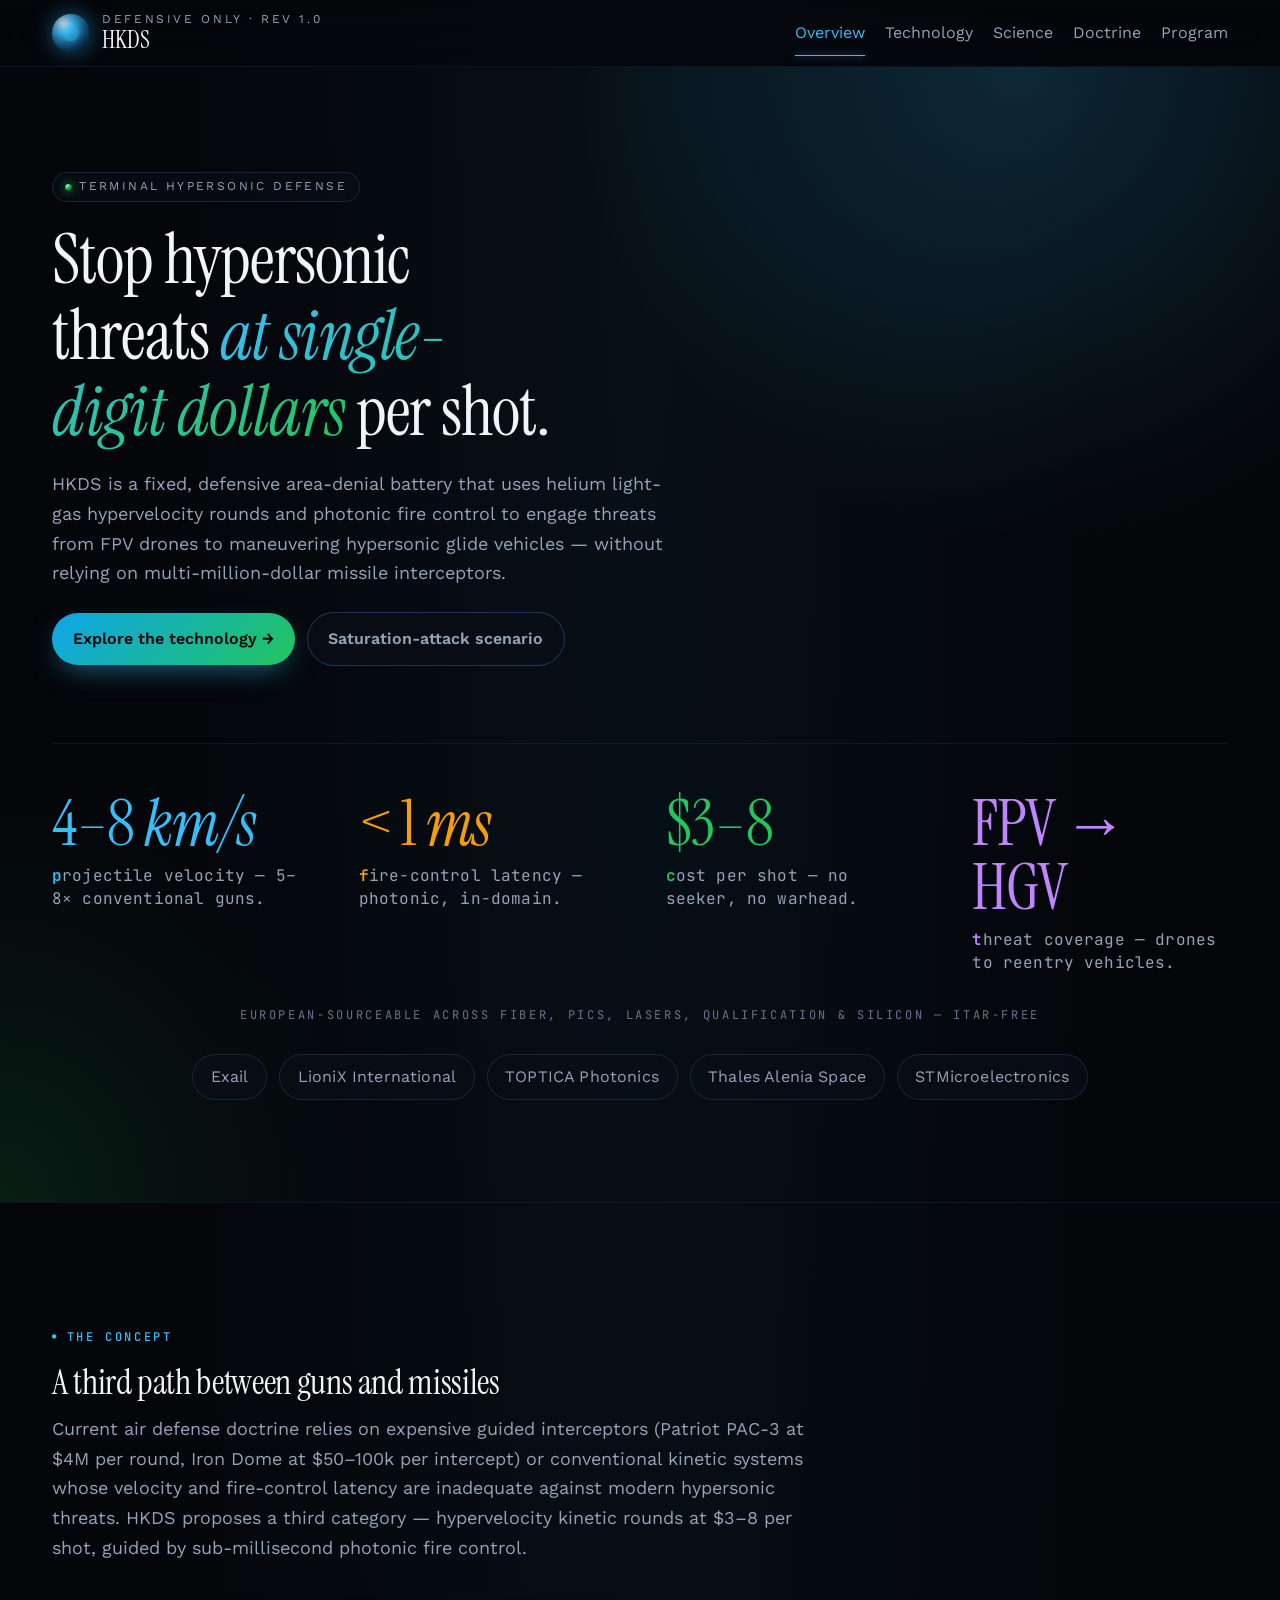
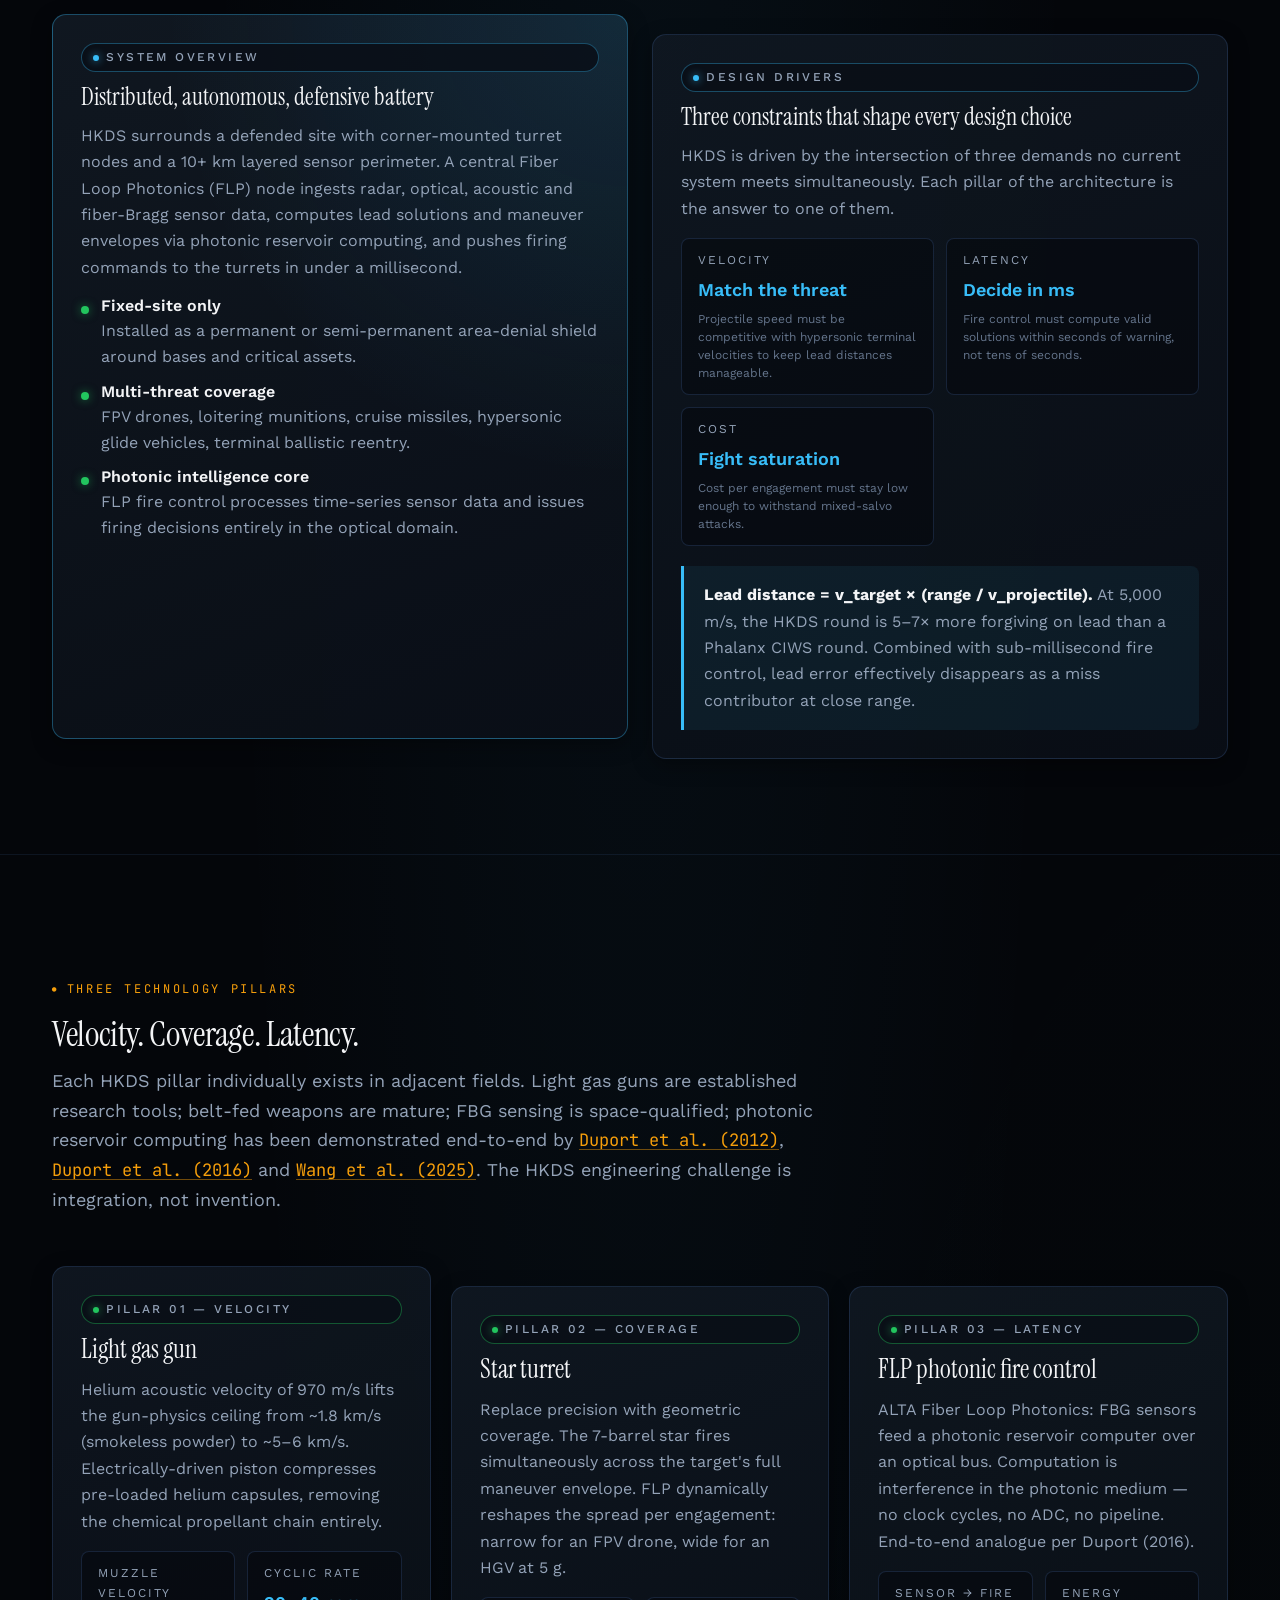
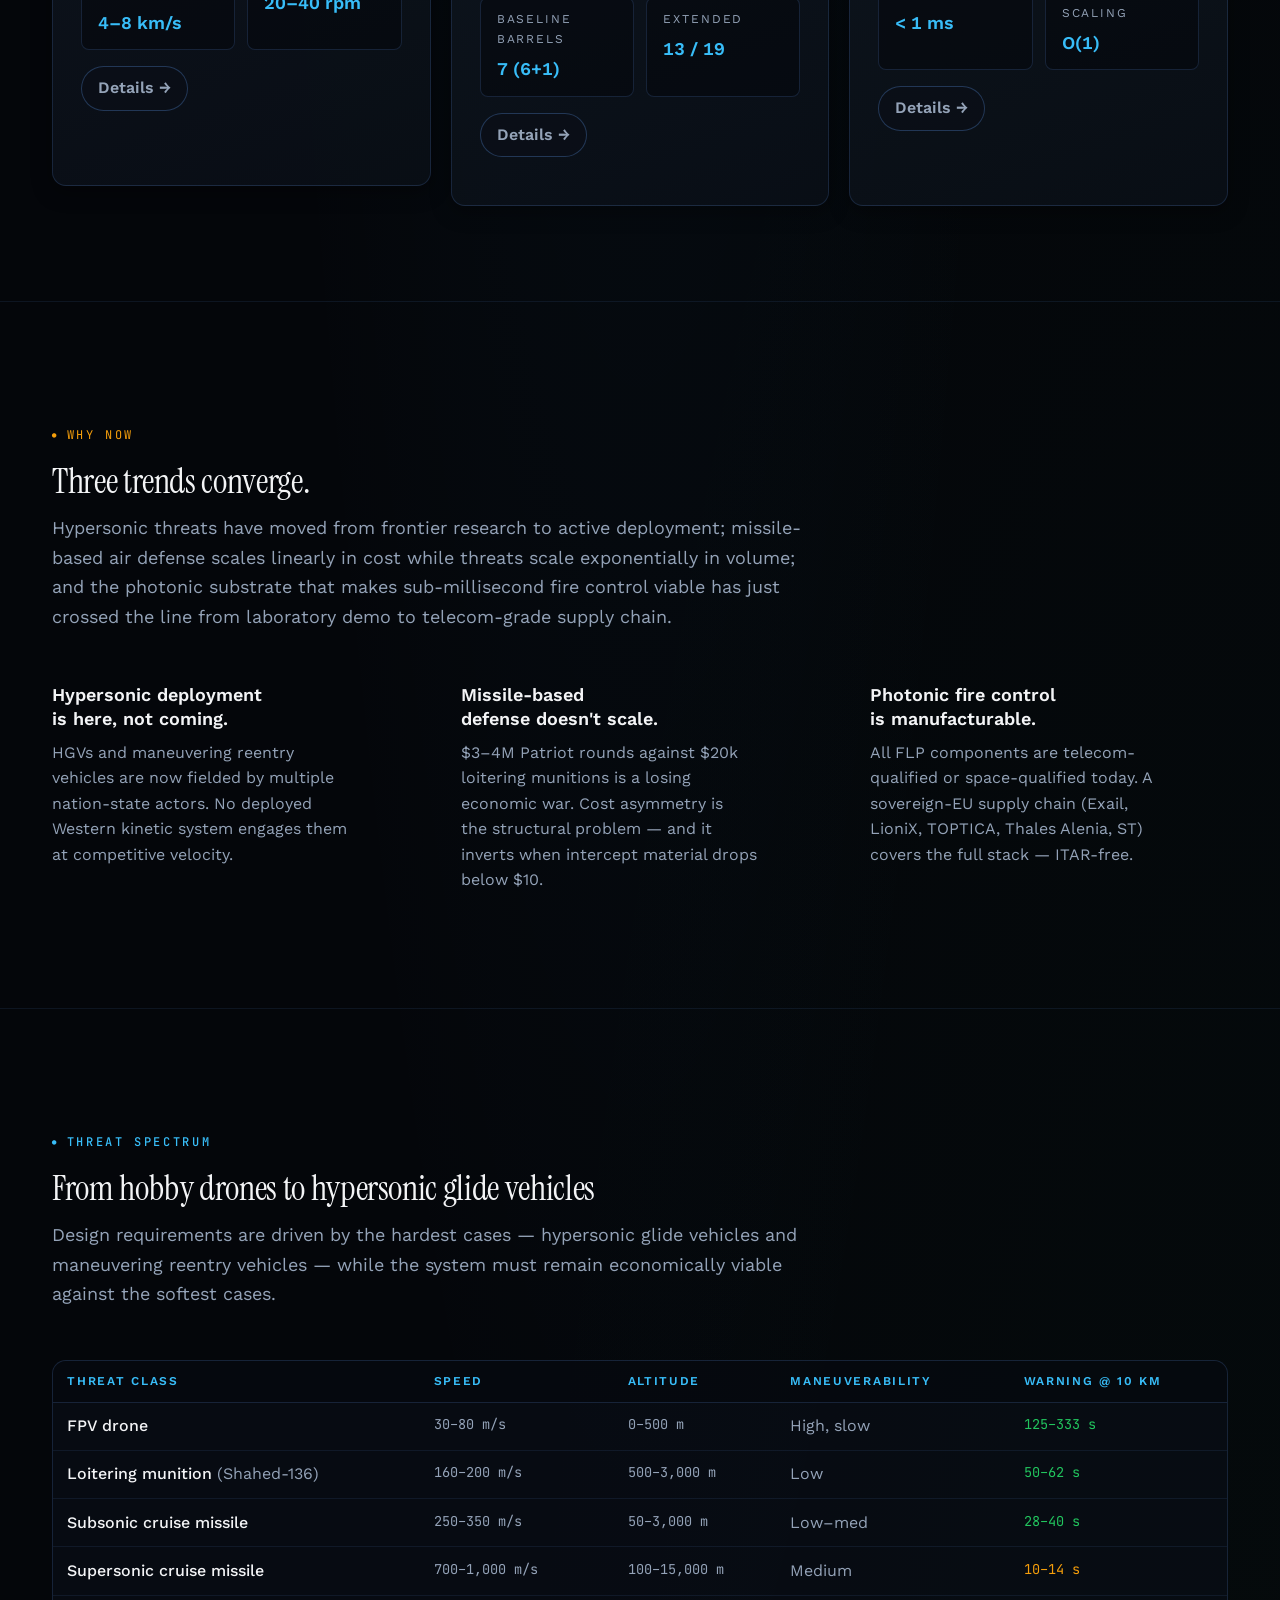
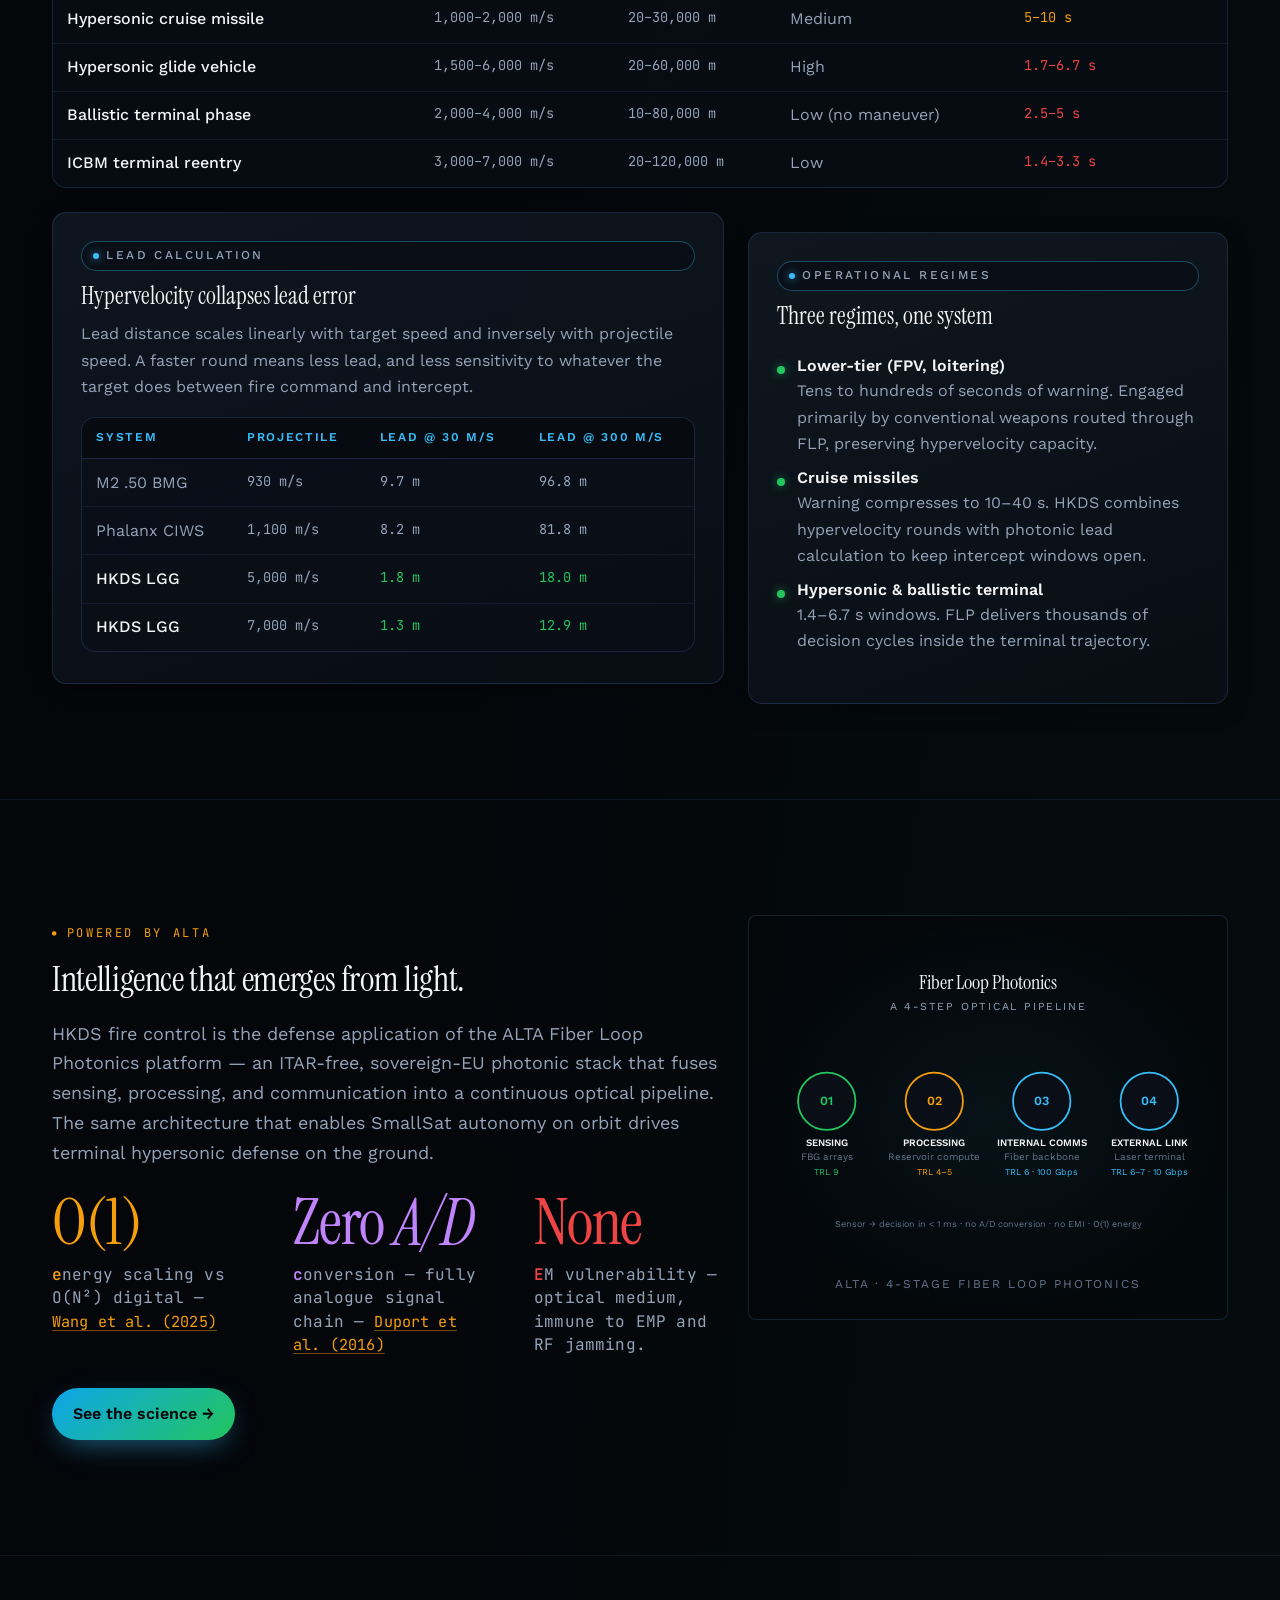
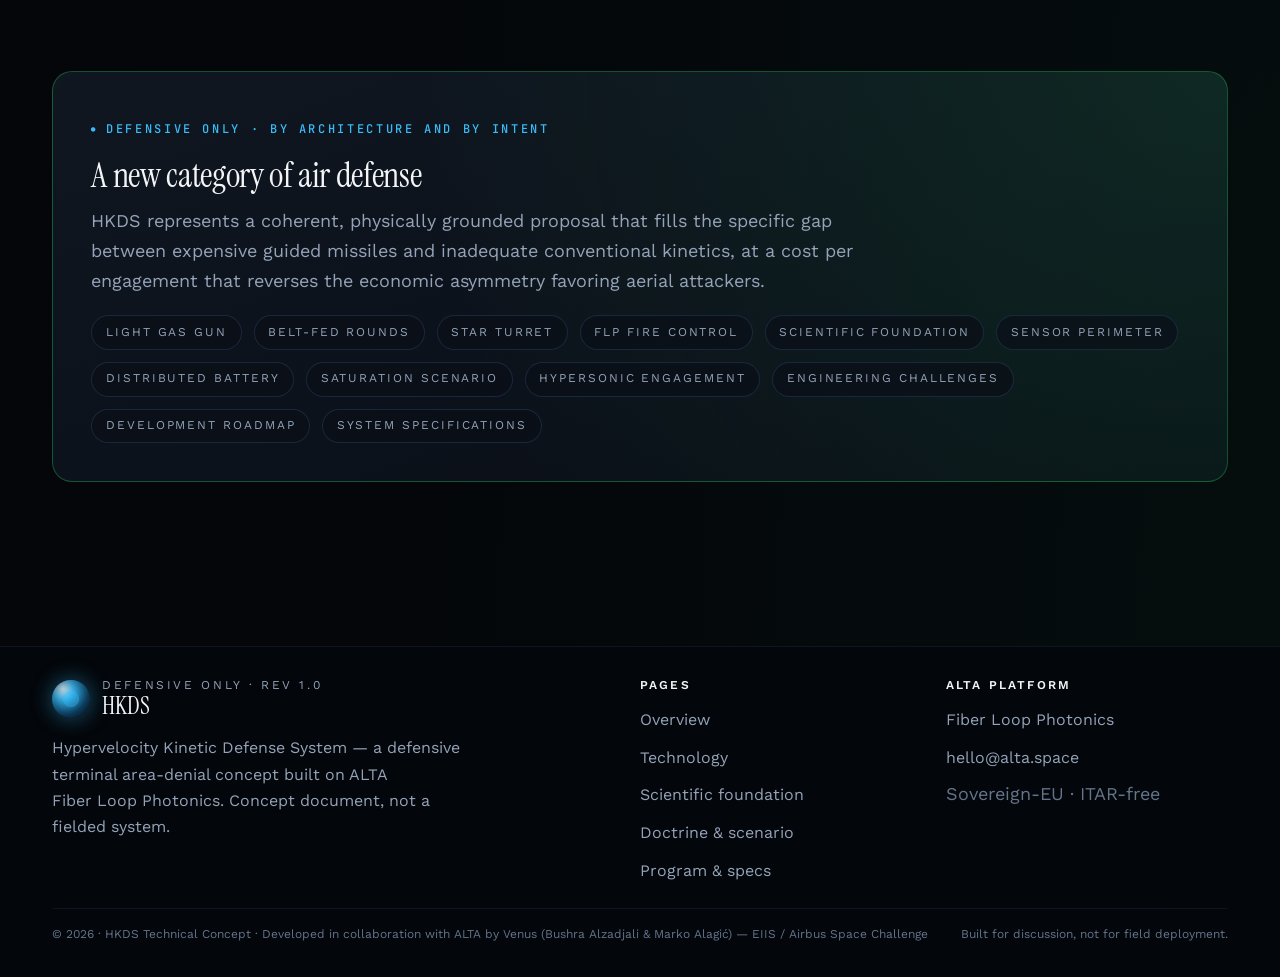
==== index.html @ 455f715f "Fix layout: collapse asym grids in TOC pages, equalize cards, redo SVG Direct response to feedback t" ====
<!doctype html>
<html lang="en">
<head>
  <meta charset="utf-8" />
  <meta name="viewport" content="width=device-width, initial-scale=1" />
  <title>HKDS — Hypervelocity Kinetic Defense System</title>
  <meta name="description" content="HKDS is a defensive hypervelocity kinetic air-defense battery with photonic fire control, designed to stop threats from FPV drones to hypersonic glide vehicles. Powered by ALTA Fiber Loop Photonics." />
  <link rel="preconnect" href="https://fonts.googleapis.com">
  <link rel="preconnect" href="https://fonts.gstatic.com" crossorigin>
  <link href="https://fonts.googleapis.com/css2?family=Instrument+Serif:ital@0;1&family=JetBrains+Mono:wght@400;500&family=Work+Sans:wght@300;400;500;600;700&display=swap" rel="stylesheet">
  <link rel="stylesheet" href="assets/styles.css?v=3">
</head>
<body>
<div class="page-shell">

  <header class="site-header">
    <div class="container nav">
      <a href="index.html" class="logo-lockup" aria-label="HKDS home">
        <div class="logo-mark" aria-hidden="true"></div>
        <div class="logo-text">
          <span class="eyebrow">Defensive only · Rev 1.0</span>
          <span class="brand">HKDS</span>
        </div>
      </a>
      <nav class="nav-links" aria-label="Primary">
        <a href="index.html" aria-current="page">Overview</a>
        <a href="technology.html">Technology</a>
        <a href="science.html">Science</a>
        <a href="doctrine.html">Doctrine</a>
        <a href="program.html">Program</a>
      </nav>
    </div>
  </header>

  <main>

    <!-- HERO -->
    <section class="hero">
      <div class="container">
        <div class="hero-stack">
          <div class="hero-kicker">
            <span class="pill">
              <span class="pill-dot" aria-hidden="true"></span>
              <span>Terminal hypersonic defense</span>
            </span>
          </div>
          <h1 class="hero-title">
            Stop hypersonic threats <em>at single-digit dollars</em> per shot.
          </h1>
          <p class="hero-sub">
            HKDS is a fixed, defensive area-denial battery that uses helium light-gas hypervelocity
            rounds and photonic fire control to engage threats from FPV drones to maneuvering hypersonic
            glide vehicles — without relying on multi-million-dollar missile interceptors.
          </p>
          <div class="hero-actions">
            <a href="technology.html" class="btn btn-primary">Explore the technology →</a>
            <a href="doctrine.html#scenario" class="btn btn-ghost">Saturation-attack scenario</a>
          </div>
        </div>

        <div class="alta-stats hero-stats" aria-label="HKDS performance snapshot">
          <div class="alta-stat cyan">
            <div class="alta-stat-value cyan">4–8 <em>km/s</em></div>
            <p class="alta-stat-label"><span class="lead">p</span>rojectile velocity — 5–8× conventional guns.</p>
          </div>
          <div class="alta-stat amber">
            <div class="alta-stat-value amber">&lt; 1 <em>ms</em></div>
            <p class="alta-stat-label"><span class="lead">f</span>ire-control latency — photonic, in-domain.</p>
          </div>
          <div class="alta-stat green">
            <div class="alta-stat-value green">$3–8</div>
            <p class="alta-stat-label"><span class="lead">c</span>ost per shot — no seeker, no warhead.</p>
          </div>
          <div class="alta-stat magenta">
            <div class="alta-stat-value magenta">FPV → HGV</div>
            <p class="alta-stat-label"><span class="lead">t</span>hreat coverage — drones to reentry vehicles.</p>
          </div>
        </div>
      </div>

      <div class="container">
        <div class="logo-strip" aria-label="Supply chain partners">
          <div class="logo-strip-label">European-sourceable across fiber, PICs, lasers, qualification &amp; silicon — ITAR-free</div>
          <span class="partner-pill">Exail</span>
          <span class="partner-pill">LioniX International</span>
          <span class="partner-pill">TOPTICA Photonics</span>
          <span class="partner-pill">Thales Alenia Space</span>
          <span class="partner-pill">STMicroelectronics</span>
        </div>
      </div>
    </section>

    <!-- CONCEPT -->
    <section id="concept">
      <div class="container">
        <div class="section-header">
          <div class="section-eyebrow">The Concept</div>
          <h2 class="section-title">A third path between guns and missiles</h2>
          <p class="section-lead">
            Current air defense doctrine relies on expensive guided interceptors
            (Patriot PAC-3 at $4M per round, Iron Dome at $50–100k per intercept) or conventional kinetic
            systems whose velocity and fire-control latency are inadequate against modern hypersonic
            threats. HKDS proposes a third category — hypervelocity kinetic rounds at $3–8 per shot,
            guided by sub-millisecond photonic fire control.
          </p>
        </div>

        <div class="grid-2">
          <div class="card card-feature">
            <span class="badge"><span class="badge-dot"></span>System overview</span>
            <h3>Distributed, autonomous, defensive battery</h3>
            <p>
              HKDS surrounds a defended site with corner-mounted turret nodes and a 10+ km layered sensor
              perimeter. A central Fiber Loop Photonics (FLP) node ingests radar, optical, acoustic and
              fiber-Bragg sensor data, computes lead solutions and maneuver envelopes via photonic
              reservoir computing, and pushes firing commands to the turrets in under a millisecond.
            </p>
            <ul class="list">
              <li class="list-item">
                <div class="list-bullet" aria-hidden="true"></div>
                <div class="list-content">
                  <h4>Fixed-site only</h4>
                  <p>Installed as a permanent or semi-permanent area-denial shield around bases and critical assets.</p>
                </div>
              </li>
              <li class="list-item">
                <div class="list-bullet" aria-hidden="true"></div>
                <div class="list-content">
                  <h4>Multi-threat coverage</h4>
                  <p>FPV drones, loitering munitions, cruise missiles, hypersonic glide vehicles, terminal ballistic reentry.</p>
                </div>
              </li>
              <li class="list-item">
                <div class="list-bullet" aria-hidden="true"></div>
                <div class="list-content">
                  <h4>Photonic intelligence core</h4>
                  <p>FLP fire control processes time-series sensor data and issues firing decisions entirely in the optical domain.</p>
                </div>
              </li>
            </ul>
          </div>

          <div class="card">
            <span class="badge"><span class="badge-dot"></span>Design drivers</span>
            <h3>Three constraints that shape every design choice</h3>
            <p>
              HKDS is driven by the intersection of three demands no current system meets simultaneously.
              Each pillar of the architecture is the answer to one of them.
            </p>
            <div class="stat-grid">
              <div class="stat">
                <div class="stat-label">Velocity</div>
                <div class="stat-value">Match the threat</div>
                <div class="stat-desc">Projectile speed must be competitive with hypersonic terminal velocities to keep lead distances manageable.</div>
              </div>
              <div class="stat">
                <div class="stat-label">Latency</div>
                <div class="stat-value">Decide in ms</div>
                <div class="stat-desc">Fire control must compute valid solutions within seconds of warning, not tens of seconds.</div>
              </div>
              <div class="stat">
                <div class="stat-label">Cost</div>
                <div class="stat-value">Fight saturation</div>
                <div class="stat-desc">Cost per engagement must stay low enough to withstand mixed-salvo attacks.</div>
              </div>
            </div>
            <div class="callout">
              <p>
                <strong>Lead distance = v_target × (range / v_projectile).</strong>
                At 5,000 m/s, the HKDS round is 5–7× more forgiving on lead than a Phalanx CIWS round.
                Combined with sub-millisecond fire control, lead error effectively disappears as a miss
                contributor at close range.
              </p>
            </div>
          </div>
        </div>
      </div>
    </section>

    <!-- PILLARS -->
    <section id="pillars">
      <div class="container">
        <div class="section-header">
          <div class="dot-label">Three technology pillars</div>
          <h2 class="section-title">Velocity. Coverage. Latency.</h2>
          <p class="section-lead">
            Each HKDS pillar individually exists in adjacent fields. Light gas guns are established
            research tools; belt-fed weapons are mature; FBG sensing is space-qualified; photonic
            reservoir computing has been demonstrated end-to-end by
            <a href="science.html#duport2012" class="cite">Duport et al. (2012)</a>,
            <a href="science.html#duport2016" class="cite">Duport et al. (2016)</a> and
            <a href="science.html#wang2025" class="cite">Wang et al. (2025)</a>. The HKDS engineering
            challenge is integration, not invention.
          </p>
        </div>

        <div class="grid-3">
          <div class="card">
            <span class="badge badge-accent"><span class="badge-dot"></span>Pillar 01 — Velocity</span>
            <h3 class="h-lg">Light gas gun</h3>
            <p>
              Helium acoustic velocity of 970 m/s lifts the gun-physics ceiling from ~1.8 km/s
              (smokeless powder) to ~5–6 km/s. Electrically-driven piston compresses pre-loaded helium
              capsules, removing the chemical propellant chain entirely.
            </p>
            <div class="stat-grid" style="grid-template-columns:1fr 1fr;">
              <div class="stat">
                <div class="stat-label">Muzzle velocity</div>
                <div class="stat-value">4–8 km/s</div>
              </div>
              <div class="stat">
                <div class="stat-label">Cyclic rate</div>
                <div class="stat-value">20–40 rpm</div>
              </div>
            </div>
            <p style="margin-top: var(--space-4);">
              <a href="technology.html#lgg" class="btn btn-ghost" style="padding:0.5rem 1rem;">Details →</a>
            </p>
          </div>

          <div class="card">
            <span class="badge badge-accent"><span class="badge-dot"></span>Pillar 02 — Coverage</span>
            <h3 class="h-lg">Star turret</h3>
            <p>
              Replace precision with geometric coverage. The 7-barrel star fires simultaneously across
              the target's full maneuver envelope. FLP dynamically reshapes the spread per engagement:
              narrow for an FPV drone, wide for an HGV at 5 g.
            </p>
            <div class="stat-grid" style="grid-template-columns:1fr 1fr;">
              <div class="stat">
                <div class="stat-label">Baseline barrels</div>
                <div class="stat-value">7 (6+1)</div>
              </div>
              <div class="stat">
                <div class="stat-label">Extended</div>
                <div class="stat-value">13 / 19</div>
              </div>
            </div>
            <p style="margin-top: var(--space-4);">
              <a href="technology.html#star" class="btn btn-ghost" style="padding:0.5rem 1rem;">Details →</a>
            </p>
          </div>

          <div class="card">
            <span class="badge badge-accent"><span class="badge-dot"></span>Pillar 03 — Latency</span>
            <h3 class="h-lg">FLP photonic fire control</h3>
            <p>
              ALTA Fiber Loop Photonics: FBG sensors feed a photonic reservoir computer over an optical
              bus. Computation is interference in the photonic medium — no clock cycles, no ADC, no
              pipeline. End-to-end analogue per Duport (2016).
            </p>
            <div class="stat-grid" style="grid-template-columns:1fr 1fr;">
              <div class="stat">
                <div class="stat-label">Sensor → fire</div>
                <div class="stat-value">&lt; 1 ms</div>
              </div>
              <div class="stat">
                <div class="stat-label">Energy scaling</div>
                <div class="stat-value">O(1)</div>
              </div>
            </div>
            <p style="margin-top: var(--space-4);">
              <a href="technology.html#flp" class="btn btn-ghost" style="padding:0.5rem 1rem;">Details →</a>
            </p>
          </div>
        </div>
      </div>
    </section>

    <!-- WHY NOW -->
    <section id="why-now">
      <div class="container">
        <div class="section-header">
          <div class="dot-label">Why now</div>
          <h2 class="section-title">Three trends converge.</h2>
          <p class="section-lead">
            Hypersonic threats have moved from frontier research to active deployment; missile-based
            air defense scales linearly in cost while threats scale exponentially in volume; and the
            photonic substrate that makes sub-millisecond fire control viable has just crossed the
            line from laboratory demo to telecom-grade supply chain.
          </p>
        </div>
        <div class="why-grid">
          <div class="why-item">
            <h4>Hypersonic deployment is here, not coming.</h4>
            <p>HGVs and maneuvering reentry vehicles are now fielded by multiple nation-state actors. No deployed Western kinetic system engages them at competitive velocity.</p>
          </div>
          <div class="why-item">
            <h4>Missile-based defense doesn't scale.</h4>
            <p>$3–4M Patriot rounds against $20k loitering munitions is a losing economic war. Cost asymmetry is the structural problem — and it inverts when intercept material drops below $10.</p>
          </div>
          <div class="why-item">
            <h4>Photonic fire control is manufacturable.</h4>
            <p>All FLP components are telecom-qualified or space-qualified today. A sovereign-EU supply chain (Exail, LioniX, TOPTICA, Thales Alenia, ST) covers the full stack — ITAR-free.</p>
          </div>
        </div>
      </div>
    </section>

    <!-- THREAT -->
    <section id="threat">
      <div class="container">
        <div class="section-header">
          <div class="section-eyebrow">Threat spectrum</div>
          <h2 class="section-title">From hobby drones to hypersonic glide vehicles</h2>
          <p class="section-lead">
            Design requirements are driven by the hardest cases — hypersonic glide vehicles and
            maneuvering reentry vehicles — while the system must remain economically viable against
            the softest cases.
          </p>
        </div>

        <div class="table-wrap" style="margin-bottom: var(--space-6);">
          <table class="data" aria-label="Threat classification matrix">
            <thead>
              <tr>
                <th>Threat class</th>
                <th>Speed</th>
                <th>Altitude</th>
                <th>Maneuverability</th>
                <th>Warning @ 10&nbsp;km</th>
              </tr>
            </thead>
            <tbody>
              <tr><td><strong>FPV drone</strong></td><td class="num">30–80 m/s</td><td class="num">0–500 m</td><td>High, slow</td><td class="num ok">125–333 s</td></tr>
              <tr><td><strong>Loitering munition</strong> (Shahed-136)</td><td class="num">160–200 m/s</td><td class="num">500–3,000 m</td><td>Low</td><td class="num ok">50–62 s</td></tr>
              <tr><td><strong>Subsonic cruise missile</strong></td><td class="num">250–350 m/s</td><td class="num">50–3,000 m</td><td>Low–med</td><td class="num ok">28–40 s</td></tr>
              <tr><td><strong>Supersonic cruise missile</strong></td><td class="num">700–1,000 m/s</td><td class="num">100–15,000 m</td><td>Medium</td><td class="num hot">10–14 s</td></tr>
              <tr><td><strong>Hypersonic cruise missile</strong></td><td class="num">1,000–2,000 m/s</td><td class="num">20–30,000 m</td><td>Medium</td><td class="num hot">5–10 s</td></tr>
              <tr><td><strong>Hypersonic glide vehicle</strong></td><td class="num">1,500–6,000 m/s</td><td class="num">20–60,000 m</td><td>High</td><td class="num crit">1.7–6.7 s</td></tr>
              <tr><td><strong>Ballistic terminal phase</strong></td><td class="num">2,000–4,000 m/s</td><td class="num">10–80,000 m</td><td>Low (no maneuver)</td><td class="num crit">2.5–5 s</td></tr>
              <tr><td><strong>ICBM terminal reentry</strong></td><td class="num">3,000–7,000 m/s</td><td class="num">20–120,000 m</td><td>Low</td><td class="num crit">1.4–3.3 s</td></tr>
            </tbody>
          </table>
        </div>

        <div class="grid-2-asym">
          <div class="card">
            <span class="badge"><span class="badge-dot"></span>Lead calculation</span>
            <h3>Hypervelocity collapses lead error</h3>
            <p>
              Lead distance scales linearly with target speed and inversely with projectile speed.
              A faster round means less lead, and less sensitivity to whatever the target does between
              fire command and intercept.
            </p>
            <div class="table-wrap" style="margin-top: var(--space-4);">
              <table class="data" aria-label="Lead distance comparison at 300 m engagement range">
                <thead>
                  <tr><th>System</th><th>Projectile</th><th>Lead @ 30 m/s</th><th>Lead @ 300 m/s</th></tr>
                </thead>
                <tbody>
                  <tr><td>M2 .50 BMG</td><td class="num">930 m/s</td><td class="num">9.7 m</td><td class="num">96.8 m</td></tr>
                  <tr><td>Phalanx CIWS</td><td class="num">1,100 m/s</td><td class="num">8.2 m</td><td class="num">81.8 m</td></tr>
                  <tr><td><strong>HKDS LGG</strong></td><td class="num">5,000 m/s</td><td class="num ok">1.8 m</td><td class="num ok">18.0 m</td></tr>
                  <tr><td><strong>HKDS LGG</strong></td><td class="num">7,000 m/s</td><td class="num ok">1.3 m</td><td class="num ok">12.9 m</td></tr>
                </tbody>
              </table>
            </div>
          </div>

          <div class="card">
            <span class="badge"><span class="badge-dot"></span>Operational regimes</span>
            <h3>Three regimes, one system</h3>
            <ul class="list">
              <li class="list-item">
                <div class="list-bullet"></div>
                <div class="list-content">
                  <h4>Lower-tier (FPV, loitering)</h4>
                  <p>Tens to hundreds of seconds of warning. Engaged primarily by conventional weapons routed through FLP, preserving hypervelocity capacity.</p>
                </div>
              </li>
              <li class="list-item">
                <div class="list-bullet"></div>
                <div class="list-content">
                  <h4>Cruise missiles</h4>
                  <p>Warning compresses to 10–40 s. HKDS combines hypervelocity rounds with photonic lead calculation to keep intercept windows open.</p>
                </div>
              </li>
              <li class="list-item">
                <div class="list-bullet"></div>
                <div class="list-content">
                  <h4>Hypersonic &amp; ballistic terminal</h4>
                  <p>1.4–6.7 s windows. FLP delivers thousands of decision cycles inside the terminal trajectory.</p>
                </div>
              </li>
            </ul>
          </div>
        </div>
      </div>
    </section>

    <!-- ALTA CALLOUT -->
    <section id="alta">
      <div class="container">
        <div class="grid-2-asym">
          <div>
            <div class="dot-label">Powered by ALTA</div>
            <h2 class="section-title" style="margin-bottom: var(--space-5);">Intelligence that emerges from light.</h2>
            <p class="section-lead" style="margin-bottom: var(--space-6);">
              HKDS fire control is the defense application of the ALTA Fiber Loop Photonics platform —
              an ITAR-free, sovereign-EU photonic stack that fuses sensing, processing, and communication
              into a continuous optical pipeline. The same architecture that enables SmallSat autonomy on
              orbit drives terminal hypersonic defense on the ground.
            </p>

            <div class="alta-stats">
              <div class="alta-stat amber">
                <div class="alta-stat-value amber">O(1)</div>
                <p class="alta-stat-label"><span class="lead">e</span>nergy scaling vs O(N²) digital — <a href="science.html#wang2025" class="cite">Wang et al. (2025)</a></p>
              </div>
              <div class="alta-stat magenta">
                <div class="alta-stat-value magenta">Zero <em>A/D</em></div>
                <p class="alta-stat-label"><span class="lead">c</span>onversion — fully analogue signal chain — <a href="science.html#duport2016" class="cite">Duport et al. (2016)</a></p>
              </div>
              <div class="alta-stat rust">
                <div class="alta-stat-value rust">None</div>
                <p class="alta-stat-label"><span class="lead">E</span>M vulnerability — optical medium, immune to EMP and RF jamming.</p>
              </div>
            </div>

            <p style="margin-top: var(--space-8);">
              <a href="science.html" class="btn btn-primary">See the science →</a>
            </p>
          </div>

          <figure class="svg-fig" aria-label="FLP four-stage architecture">
            <svg viewBox="0 0 480 360" role="img" aria-label="FLP four-stage optical pipeline">
              <defs>
                <linearGradient id="gflp" x1="0" x2="1">
                  <stop offset="0" stop-color="#38bdf8" stop-opacity="0.8"/>
                  <stop offset="1" stop-color="#22c55e" stop-opacity="0.8"/>
                </linearGradient>
                <filter id="glow"><feGaussianBlur stdDeviation="2.5"/></filter>
              </defs>

              <!-- Connection line -->
              <line x1="60" y1="180" x2="420" y2="180" stroke="url(#gflp)" stroke-width="3" stroke-linecap="round"/>
              <line x1="60" y1="180" x2="420" y2="180" stroke="url(#gflp)" stroke-width="6" stroke-linecap="round" opacity="0.4" filter="url(#glow)"/>

              <!-- Stage circles -->
              <g font-family="Work Sans" font-size="11" fill="#94a3b8" text-anchor="middle">
                <!-- 1 -->
                <circle cx="60" cy="180" r="32" fill="#0a0f17" stroke="#22c55e" stroke-width="2"/>
                <text x="60" y="184" font-size="14" fill="#22c55e" font-weight="600">01</text>
                <text x="60" y="230" fill="#f3f4f6" font-size="11" font-weight="600">SENSING</text>
                <text x="60" y="246" fill="#64748b">FBG arrays</text>
                <text x="60" y="262" fill="#22c55e" font-size="10">TRL 9</text>

                <!-- 2 -->
                <circle cx="180" cy="180" r="32" fill="#0a0f17" stroke="#f59e0b" stroke-width="2"/>
                <text x="180" y="184" font-size="14" fill="#f59e0b" font-weight="600">02</text>
                <text x="180" y="230" fill="#f3f4f6" font-size="11" font-weight="600">PROCESSING</text>
                <text x="180" y="246" fill="#64748b">Reservoir compute</text>
                <text x="180" y="262" fill="#f59e0b" font-size="10">TRL 4–5</text>

                <!-- 3 -->
                <circle cx="300" cy="180" r="32" fill="#0a0f17" stroke="#38bdf8" stroke-width="2"/>
                <text x="300" y="184" font-size="14" fill="#38bdf8" font-weight="600">03</text>
                <text x="300" y="230" fill="#f3f4f6" font-size="11" font-weight="600">INTERNAL COMMS</text>
                <text x="300" y="246" fill="#64748b">Fiber backbone</text>
                <text x="300" y="262" fill="#38bdf8" font-size="10">TRL 6 · 100 Gbps</text>

                <!-- 4 -->
                <circle cx="420" cy="180" r="32" fill="#0a0f17" stroke="#38bdf8" stroke-width="2"/>
                <text x="420" y="184" font-size="14" fill="#38bdf8" font-weight="600">04</text>
                <text x="420" y="230" fill="#f3f4f6" font-size="11" font-weight="600">EXTERNAL LINK</text>
                <text x="420" y="246" fill="#64748b">Laser terminal</text>
                <text x="420" y="262" fill="#38bdf8" font-size="10">TRL 6–7 · 10 Gbps</text>
              </g>

              <!-- Header -->
              <g font-family="Instrument Serif" text-anchor="middle">
                <text x="240" y="55" font-size="22" fill="#f3f4f6">Fiber Loop Photonics</text>
                <text x="240" y="78" font-size="12" fill="#94a3b8" font-family="Work Sans" letter-spacing="2">A 4-STEP OPTICAL PIPELINE</text>
              </g>

              <!-- Bottom note -->
              <text x="240" y="320" font-family="Work Sans" font-size="10" fill="#64748b" text-anchor="middle">
                Sensor → decision in &lt; 1 ms · no A/D conversion · no EMI · O(1) energy
              </text>
            </svg>
            <figcaption>ALTA · 4-stage Fiber Loop Photonics</figcaption>
          </figure>
        </div>
      </div>
    </section>

    <!-- CTA -->
    <section id="next">
      <div class="container">
        <div class="defensive-panel">
          <div class="section-eyebrow">Defensive only · by architecture and by intent</div>
          <h2 class="section-title">A new category of air defense</h2>
          <p class="section-lead">
            HKDS represents a coherent, physically grounded proposal that fills the specific gap between
            expensive guided missiles and inadequate conventional kinetics, at a cost per engagement
            that reverses the economic asymmetry favoring aerial attackers.
          </p>

          <div class="section-index">
            <a href="technology.html">Light gas gun</a>
            <a href="technology.html#rounds">Belt-fed rounds</a>
            <a href="technology.html#star">Star turret</a>
            <a href="technology.html#flp">FLP fire control</a>
            <a href="science.html">Scientific foundation</a>
            <a href="doctrine.html#perimeter">Sensor perimeter</a>
            <a href="doctrine.html#battery">Distributed battery</a>
            <a href="doctrine.html#scenario">Saturation scenario</a>
            <a href="doctrine.html#hypersonic">Hypersonic engagement</a>
            <a href="program.html#challenges">Engineering challenges</a>
            <a href="program.html#roadmap">Development roadmap</a>
            <a href="program.html#specs">System specifications</a>
          </div>
        </div>
      </div>
    </section>

  </main>

  <footer class="site-footer">
    <div class="container footer-grid">
      <div>
        <div class="logo-lockup" style="margin-bottom: var(--space-4);">
          <div class="logo-mark" aria-hidden="true"></div>
          <div class="logo-text">
            <span class="eyebrow">Defensive only · Rev 1.0</span>
            <span class="brand">HKDS</span>
          </div>
        </div>
        <p style="color: var(--color-text-muted); font-size: var(--text-sm); max-width: 42ch;">
          Hypervelocity Kinetic Defense System — a defensive terminal area-denial concept built on
          ALTA Fiber Loop Photonics. Concept document, not a fielded system.
        </p>
      </div>
      <div>
        <h4>Pages</h4>
        <ul>
          <li><a href="index.html">Overview</a></li>
          <li><a href="technology.html">Technology</a></li>
          <li><a href="science.html">Scientific foundation</a></li>
          <li><a href="doctrine.html">Doctrine &amp; scenario</a></li>
          <li><a href="program.html">Program &amp; specs</a></li>
        </ul>
      </div>
      <div>
        <h4>ALTA platform</h4>
        <ul>
          <li><a href="science.html">Fiber Loop Photonics</a></li>
          <li><a href="mailto:hello@alta.space">hello@alta.space</a></li>
          <li><span style="color: var(--color-text-faint);">Sovereign-EU · ITAR-free</span></li>
        </ul>
      </div>
    </div>
    <div class="container">
      <div class="footer-bottom">
        <span>© 2026 · HKDS Technical Concept · Developed in collaboration with ALTA by Venus (Bushra Alzadjali &amp; Marko Alagić) — EIIS / Airbus Space Challenge</span>
        <span>Built for discussion, not for field deployment.</span>
      </div>
    </div>
  </footer>

</div>

<script>
  // Mobile menu toggle (lightweight)
  const t = document.querySelector('.menu-toggle');
  const l = document.querySelector('.nav-links');
  if (t && l) t.addEventListener('click', () => l.classList.toggle('is-open'));
</script>
</body>
</html>
---- assets/styles.css ----
/* HKDS — shared styles */

:root {
  /* Type scale */
  --text-2xs:  clamp(0.65rem,  0.6rem  + 0.2vw, 0.75rem);
  --text-xs:   clamp(0.75rem,  0.7rem  + 0.25vw, 0.875rem);
  --text-sm:   clamp(0.875rem, 0.8rem  + 0.35vw, 1rem);
  --text-base: clamp(1rem,     0.95rem + 0.25vw, 1.125rem);
  --text-lg:   clamp(1.125rem, 1rem    + 0.75vw, 1.5rem);
  --text-xl:   clamp(1.5rem,   1.2rem  + 1.25vw, 2.25rem);
  --text-2xl:  clamp(2rem,     1.4rem  + 2.5vw, 3.25rem);
  --text-3xl:  clamp(2.5rem,   1.5rem  + 3.5vw, 4.5rem);

  --space-1:  0.25rem;  --space-2: 0.5rem;  --space-3: 0.75rem;
  --space-4:  1rem;     --space-5: 1.25rem; --space-6: 1.5rem;
  --space-8:  2rem;     --space-10: 2.5rem; --space-12: 3rem;
  --space-16: 4rem;     --space-20: 5rem;   --space-24: 6rem;

  --color-bg:             #04060a;
  --color-surface:        #0a0f17;
  --color-surface-2:      #111923;
  --color-surface-3:      #161f2c;
  --color-divider:        rgba(56, 89, 138, 0.18);
  --color-border:         rgba(56, 89, 138, 0.32);
  --color-border-strong:  rgba(56, 89, 138, 0.55);

  --color-text:           #f3f4f6;
  --color-text-muted:     #94a3b8;
  --color-text-faint:     #64748b;
  --color-text-inverse:   #04060a;

  --color-primary:        #38bdf8;
  --color-primary-soft:   #7dd3fc;
  --color-primary-hover:  #0ea5e9;
  --color-accent:         #22c55e;
  --color-accent-soft:    #86efac;
  --color-warn:           #f59e0b;
  --color-danger:         #ef4444;
  --color-magenta:        #c084fc;

  --radius-sm: 0.375rem;
  --radius-md: 0.5rem;
  --radius-lg: 0.875rem;
  --radius-xl: 1.25rem;
  --radius-full: 9999px;

  --shadow-sm: 0 1px 2px rgba(0,0,0,0.3);
  --shadow-md: 0 6px 20px rgba(0,0,0,0.35);
  --shadow-lg: 0 18px 45px rgba(0,0,0,0.5);

  --content-narrow: 680px;
  --content-default: 960px;
  --content-wide: 1240px;

  --transition-interactive: 200ms cubic-bezier(0.16, 1, 0.3, 1);

  --font-body: 'Work Sans', system-ui, -apple-system, BlinkMacSystemFont, 'Segoe UI', sans-serif;
  --font-display: 'Instrument Serif', 'Georgia', serif;
  --font-mono: 'JetBrains Mono', ui-monospace, 'SFMono-Regular', 'Menlo', monospace;
}

*, *::before, *::after { box-sizing: border-box; margin: 0; padding: 0; }

html {
  -webkit-font-smoothing: antialiased;
  text-rendering: optimizeLegibility;
  scroll-behavior: smooth;
  scroll-padding-top: 5rem;
}

body {
  min-height: 100vh;
  font-family: var(--font-body);
  font-size: var(--text-base);
  line-height: 1.65;
  color: var(--color-text);
  background:
    radial-gradient(ellipse at top, rgba(56,189,248,0.06), transparent 50%),
    radial-gradient(ellipse at bottom right, rgba(34,197,94,0.04), transparent 50%),
    var(--color-bg);
  overflow-x: hidden;
}

img, picture, svg { display: block; max-width: 100%; height: auto; }

a {
  color: inherit;
  text-decoration: none;
  transition: color var(--transition-interactive),
              background var(--transition-interactive),
              border-color var(--transition-interactive),
              box-shadow var(--transition-interactive),
              transform var(--transition-interactive);
}
a:hover { color: var(--color-primary); }

h1, h2, h3, h4 {
  font-family: var(--font-display);
  line-height: 1.1;
  text-wrap: balance;
  font-weight: 400;
}

p { text-wrap: pretty; max-width: 72ch; }

::selection {
  background: rgba(56,189,248,0.35);
  color: var(--color-text);
}

/* Layout primitives */
.page-shell {
  min-height: 100vh;
  display: flex;
  flex-direction: column;
}

.container {
  width: 100%;
  max-width: var(--content-wide);
  margin: 0 auto;
  padding-inline: clamp(1rem, 3vw, 2rem);
}

.container-narrow {
  max-width: var(--content-narrow);
  margin: 0 auto;
  padding-inline: clamp(1rem, 3vw, 2rem);
}

/* Header / nav */
header.site-header {
  position: sticky; top: 0; z-index: 30;
  backdrop-filter: saturate(150%) blur(18px);
  background: linear-gradient(to bottom, rgba(4,6,10,0.92), rgba(4,6,10,0.75));
  border-bottom: 1px solid var(--color-divider);
}

.nav {
  display: flex; align-items: center; justify-content: space-between;
  padding-block: var(--space-3); gap: var(--space-4);
}

.logo-lockup {
  display: flex; align-items: center; gap: var(--space-3);
  flex-shrink: 0;
}

.logo-mark {
  width: 38px; height: 38px;
  border-radius: 50% 50% 50% 50% / 50% 50% 50% 50%;
  background:
    radial-gradient(circle at 28% 22%, #e5f9ff 0%, #38bdf8 28%, #0c4a6e 65%, #050b16 95%);
  box-shadow:
    0 0 22px rgba(56,189,248,0.45),
    inset 0 0 18px rgba(15,23,42,0.6);
  position: relative; overflow: hidden;
  flex-shrink: 0;
}

.logo-mark::after {
  content: ""; position: absolute; inset: 30%; border-radius: 50%;
  border: 1px solid rgba(56,189,248,0.45);
  box-shadow: 0 0 12px rgba(56,189,248,0.5) inset;
}

.logo-text { display: flex; flex-direction: column; gap: 1px; line-height: 1.1; }
.logo-text .eyebrow {
  font-size: var(--text-2xs); letter-spacing: 0.22em;
  text-transform: uppercase; color: var(--color-text-muted);
}
.logo-text .brand {
  font-size: var(--text-lg);
  font-family: var(--font-display);
  color: var(--color-text);
}

.nav-links {
  display: flex; align-items: center; gap: var(--space-5);
  font-size: var(--text-sm); flex-wrap: wrap; justify-content: flex-end;
}
.nav-links a {
  color: var(--color-text-muted);
  position: relative;
  padding-block: var(--space-2);
}
.nav-links a:hover, .nav-links a:focus-visible,
.nav-links a[aria-current="page"] {
  color: var(--color-primary);
}
.nav-links a[aria-current="page"]::after {
  content: ""; position: absolute; left: 0; right: 0; bottom: -2px;
  height: 1px; background: var(--color-primary);
  box-shadow: 0 0 8px var(--color-primary);
}

/* Hero / pills / buttons */
.pill {
  display: inline-flex; align-items: center; gap: 0.45rem;
  border-radius: var(--radius-full);
  border: 1px solid var(--color-border);
  padding: 0.25rem 0.75rem;
  font-size: var(--text-2xs);
  text-transform: uppercase; letter-spacing: 0.2em;
  color: var(--color-text-muted);
  background: rgba(10, 15, 23, 0.6);
}
.pill-dot {
  width: 7px; height: 7px; border-radius: 999px;
  background: radial-gradient(circle at 30% 20%, #bbf7d0 0, #22c55e 35%, #052e16 90%);
  box-shadow: 0 0 10px rgba(34,197,94,0.8);
  animation: pulse 2.6s ease-in-out infinite;
}
@keyframes pulse {
  0%, 100% { opacity: 1; transform: scale(1); }
  50%      { opacity: 0.5; transform: scale(0.7); }
}

.btn {
  display: inline-flex; align-items: center; justify-content: center;
  gap: 0.5rem;
  padding: 0.8rem 1.3rem;
  border-radius: var(--radius-full);
  font-size: var(--text-sm); font-weight: 600;
  font-family: var(--font-body);
  cursor: pointer; border: none;
  transition: all var(--transition-interactive);
  text-decoration: none;
}
.btn-primary {
  background: linear-gradient(135deg, #0ea5e9 0%, #22c55e 100%);
  color: var(--color-text-inverse);
  box-shadow: 0 10px 30px -10px rgba(56,189,248,0.6);
}
.btn-primary:hover {
  transform: translateY(-1px);
  box-shadow: 0 14px 40px -10px rgba(56,189,248,0.8);
  color: var(--color-text-inverse);
}
.btn-ghost {
  border: 1px solid var(--color-border-strong);
  background: rgba(10, 15, 23, 0.7);
  color: var(--color-text-muted);
}
.btn-ghost:hover {
  border-color: var(--color-primary);
  color: var(--color-primary);
  background: rgba(56,189,248,0.04);
}

/* Hero */
.hero {
  padding-block: clamp(3rem, 8vw, 7rem);
  position: relative;
  overflow: hidden;
}
.hero::before {
  content: "";
  position: absolute; inset: 0;
  background:
    radial-gradient(ellipse 50% 60% at 80% 0%, rgba(56,189,248,0.18), transparent 70%),
    radial-gradient(ellipse 40% 50% at 0% 100%, rgba(34,197,94,0.12), transparent 70%);
  pointer-events: none;
  z-index: 0;
}
.hero > .container { position: relative; z-index: 1; }

.hero-stack {
  max-width: 56ch;
  margin-bottom: clamp(3rem, 6vw, 5rem);
}
.hero-stats {
  margin-top: clamp(3rem, 6vw, 5rem);
  padding-top: clamp(2rem, 4vw, 3rem);
  border-top: 1px solid var(--color-divider);
}
.hero-kicker { margin-bottom: var(--space-5); }
.hero-title {
  font-size: var(--text-3xl);
  margin-bottom: var(--space-5);
  letter-spacing: -0.015em;
  max-width: 18ch;
}
.hero-title em {
  font-style: italic;
  background: linear-gradient(135deg, #38bdf8, #22c55e);
  -webkit-background-clip: text;
  background-clip: text;
  color: transparent;
}
.hero-sub {
  color: var(--color-text-muted);
  font-size: var(--text-base);
  margin-bottom: var(--space-4);
  max-width: 56ch;
}
.hero-actions {
  display: flex; flex-wrap: wrap; gap: var(--space-3); align-items: center;
  margin-top: var(--space-6);
}

.hero-aside {
  background:
    radial-gradient(circle at top, rgba(56,189,248,0.18), transparent 55%),
    radial-gradient(circle at bottom, rgba(34,197,94,0.12), transparent 60%),
    linear-gradient(180deg, rgba(10,15,23,0.95), rgba(10,15,23,0.85));
  border-radius: var(--radius-xl);
  border: 1px solid var(--color-border);
  box-shadow: var(--shadow-lg);
  padding: clamp(1.25rem, 2vw, 1.75rem);
  position: relative; overflow: hidden;
}
.hero-aside h2 {
  font-size: var(--text-lg); margin-bottom: var(--space-3);
}
.hero-aside p { color: var(--color-text-muted); font-size: var(--text-sm); }

.metric-grid {
  display: grid;
  grid-template-columns: repeat(2, minmax(0, 1fr));
  gap: var(--space-3);
  margin-top: var(--space-4);
}
.metric-card {
  padding: var(--space-3) var(--space-4);
  border-radius: var(--radius-md);
  border: 1px solid var(--color-border);
  background: rgba(4, 6, 10, 0.55);
  min-width: 0;
}
.metric-label {
  font-size: var(--text-2xs);
  text-transform: uppercase; letter-spacing: 0.16em;
  color: var(--color-text-muted); margin-bottom: 0.3rem;
}
.metric-value {
  font-size: var(--text-lg); font-weight: 600;
  font-variant-numeric: tabular-nums;
  word-break: break-word;
}
.metric-note { font-size: var(--text-2xs); color: var(--color-text-faint); margin-top: 0.25rem; }

/* Sections */
main { flex: 1 0 auto; }

section {
  padding-block: clamp(4rem, 9vw, 8rem);
  border-top: 1px solid var(--color-divider);
  position: relative;
}
section:first-of-type { border-top: none; }

.section-header {
  margin-bottom: clamp(2rem, 4vw, 3.5rem);
  max-width: 80ch;
}
.section-eyebrow {
  display: inline-flex; align-items: center; gap: 0.5rem;
  font-family: var(--font-mono);
  font-size: var(--text-2xs);
  text-transform: uppercase; letter-spacing: 0.22em;
  color: var(--color-primary); margin-bottom: var(--space-4);
  font-weight: 500;
}
.section-eyebrow::before {
  content: "●";
  font-size: 0.6em;
  color: inherit;
}
.section-title { font-size: var(--text-xl); margin-bottom: var(--space-3); letter-spacing: -0.01em; }
.section-lead { color: var(--color-text-muted); max-width: 70ch; }

/* Cards */
.card {
  padding: clamp(1.25rem, 2.5vw, 1.75rem);
  border-radius: var(--radius-lg);
  border: 1px solid var(--color-border);
  background: linear-gradient(160deg, rgba(17,25,35,0.85), rgba(10,15,23,0.85));
  box-shadow: var(--shadow-md);
  position: relative;
  display: flex;
  flex-direction: column;
  min-width: 0;
  height: 100%;
}
.card h3 {
  font-size: var(--text-lg);
  margin-bottom: var(--space-3);
}
.card h3.h-lg {
  font-size: clamp(1.5rem, 2vw, 1.85rem);
}
.card p {
  color: var(--color-text-muted);
  font-size: var(--text-sm);
}
.card p + p { margin-top: var(--space-3); }
.card + .card { margin-top: var(--space-5); }

/* When the card has trailing callout/list/table, allow them to push to bottom
   for visual rhythm in a grid row */
.card > .callout:last-child,
.card > .table-wrap:last-child {
  margin-top: auto;
}

.card-feature {
  background:
    radial-gradient(circle at 100% 0%, rgba(56,189,248,0.12), transparent 50%),
    linear-gradient(160deg, rgba(17,25,35,0.92), rgba(10,15,23,0.92));
  border-color: rgba(56,189,248,0.35);
}

/* Badges */
.badge {
  display: inline-flex; align-items: center; gap: 0.45rem;
  padding: 0.25rem 0.7rem;
  border-radius: var(--radius-full);
  background: rgba(10, 15, 23, 0.85);
  border: 1px solid rgba(56,189,248,0.35);
  font-size: var(--text-2xs); color: var(--color-text-muted);
  text-transform: uppercase; letter-spacing: 0.2em;
  margin-bottom: var(--space-3);
  font-weight: 500;
}
.badge-dot {
  width: 6px; height: 6px; border-radius: 999px;
  background: #38bdf8;
  box-shadow: 0 0 8px rgba(56,189,248,0.8);
}
.badge-accent { border-color: rgba(34,197,94,0.4); }
.badge-accent .badge-dot { background: #22c55e; box-shadow: 0 0 8px rgba(34,197,94,0.8); }
.badge-warn   { border-color: rgba(245,158,11,0.4); }
.badge-warn   .badge-dot { background: #f59e0b; box-shadow: 0 0 8px rgba(245,158,11,0.8); }

/* Grids */
.grid-2  { display: grid; grid-template-columns: repeat(2, minmax(0, 1fr)); gap: var(--space-6); align-items: stretch; }
.grid-2-asym { display: grid; grid-template-columns: minmax(0, 7fr) minmax(0, 5fr); gap: var(--space-6); align-items: stretch; }
.grid-2-asym.r { grid-template-columns: minmax(0, 5fr) minmax(0, 7fr); }
.grid-3  { display: grid; grid-template-columns: repeat(3, minmax(0, 1fr)); gap: var(--space-5); }
.grid-4  { display: grid; grid-template-columns: repeat(4, minmax(0, 1fr)); gap: var(--space-4); }

.stack { display: grid; gap: var(--space-5); }
.stack-sm { display: grid; gap: var(--space-3); }

/* Lists */
.list {
  list-style: none; display: grid; gap: var(--space-3); margin-top: var(--space-4);
}
.list-item { display: flex; gap: var(--space-3); align-items: flex-start; }
.list-bullet {
  width: 8px; height: 8px; border-radius: 999px;
  background: var(--color-accent);
  box-shadow: 0 0 10px rgba(34,197,94,0.6);
  margin-top: 9px; flex-shrink: 0;
}
.list-content h4 {
  font-size: var(--text-sm); font-family: var(--font-body);
  font-weight: 600; margin-bottom: 0.2rem;
  color: var(--color-text);
}
.list-content p { font-size: var(--text-sm); color: var(--color-text-muted); margin: 0; }

/* Stat blocks */
.stat-grid {
  display: grid;
  grid-template-columns: repeat(auto-fit, minmax(170px, 1fr));
  gap: var(--space-3); margin-top: var(--space-4);
}
.stat {
  padding: var(--space-3) var(--space-4);
  background: rgba(4, 6, 10, 0.45);
  border-radius: var(--radius-md);
  border: 1px solid var(--color-border);
}
.stat-label {
  font-size: var(--text-2xs); color: var(--color-text-muted);
  text-transform: uppercase; letter-spacing: 0.16em;
}
.stat-value {
  font-size: var(--text-base); font-weight: 600;
  margin-top: 0.25rem; color: var(--color-primary);
  font-variant-numeric: tabular-nums;
}
.stat-desc { font-size: var(--text-2xs); color: var(--color-text-faint); margin-top: 0.35rem; line-height: 1.5; }

/* Tables */
.table-wrap {
  overflow-x: auto;
  border-radius: var(--radius-lg);
  border: 1px solid var(--color-border);
  background: rgba(10, 15, 23, 0.65);
  -webkit-overflow-scrolling: touch;
}
table.data {
  width: 100%; border-collapse: collapse;
  font-size: var(--text-sm);
}
/* Tables with wide multi-column data opt into a min-width via .data-wide */
table.data.data-wide { min-width: 540px; }
table.data th, table.data td {
  padding: 0.65rem 0.9rem;
  border-bottom: 1px solid var(--color-divider);
  text-align: left; vertical-align: top;
}
table.data thead th {
  background: rgba(4, 6, 10, 0.5);
  color: var(--color-primary);
  font-weight: 600; font-size: var(--text-2xs);
  text-transform: uppercase; letter-spacing: 0.14em;
  border-bottom: 1px solid var(--color-border);
  position: sticky; top: 0;
}
table.data tbody tr:hover { background: rgba(56,189,248,0.04); }
table.data tbody tr:last-child td { border-bottom: none; }
table.data tbody td { color: var(--color-text-muted); }
table.data tbody td strong { color: var(--color-text); font-weight: 500; }
table.data .num {
  font-variant-numeric: tabular-nums;
  font-family: var(--font-mono); font-size: 0.85em;
  white-space: nowrap;
}
table.data .hot  { color: var(--color-warn); }
table.data .crit { color: var(--color-danger); }
table.data .ok   { color: var(--color-accent); }
table.data .mag  { color: var(--color-magenta); }

/* ASCII / mono diagrams (for simple flow boxes) */
.diagram {
  font-family: var(--font-mono);
  font-size: clamp(0.65rem, 1.1vw, 0.8rem);
  line-height: 1.55;
  color: var(--color-text-muted);
  background: rgba(4, 6, 10, 0.6);
  border: 1px solid var(--color-border);
  border-radius: var(--radius-md);
  padding: var(--space-4);
  overflow-x: auto;
  white-space: pre;
  -webkit-overflow-scrolling: touch;
}
.diagram .em { color: var(--color-primary); }
.diagram .ac { color: var(--color-accent); }
.diagram .wn { color: var(--color-warn); }

/* SVG figure wrapper */
figure.svg-fig {
  margin: 0;
  border-radius: var(--radius-md);
  border: 1px solid var(--color-border);
  background:
    radial-gradient(ellipse at center, rgba(56,189,248,0.06), transparent 70%),
    rgba(4, 6, 10, 0.5);
  padding: clamp(0.75rem, 2vw, 1.5rem);
  overflow: hidden;
}
figure.svg-fig svg { width: 100%; height: auto; }
figure.svg-fig figcaption {
  margin-top: var(--space-3);
  font-size: var(--text-2xs);
  color: var(--color-text-faint);
  text-transform: uppercase;
  letter-spacing: 0.16em;
  text-align: center;
}

/* Callouts */
.callout {
  padding: var(--space-4) var(--space-5);
  border-left: 3px solid var(--color-primary);
  background: rgba(56,189,248,0.07);
  border-radius: 0 var(--radius-md) var(--radius-md) 0;
  margin-top: var(--space-5);
}
.callout p {
  color: var(--color-text-muted);
  font-size: var(--text-sm);
  max-width: none;
}
.callout strong { color: var(--color-text); }
.callout-accent { border-left-color: var(--color-accent); background: rgba(34,197,94,0.07); }
.callout-warn   { border-left-color: var(--color-warn);   background: rgba(245,158,11,0.07); }

/* Defensive panel */
.defensive-panel {
  padding: clamp(1.5rem, 3vw, 2.5rem);
  border-radius: var(--radius-xl);
  background:
    radial-gradient(circle at top right, rgba(34,197,94,0.12), transparent 65%),
    linear-gradient(160deg, rgba(17,25,35,0.9), rgba(10,15,23,0.9));
  border: 1px solid rgba(34,197,94,0.35);
}

/* Roadmap timeline */
.timeline {
  display: grid; gap: var(--space-4); margin-top: var(--space-5);
}
.timeline-item {
  padding: var(--space-5);
  border-left: 2px solid var(--color-primary);
  background: rgba(10, 15, 23, 0.65);
  border-radius: 0 var(--radius-md) var(--radius-md) 0;
  position: relative;
}
.timeline-item::before {
  content: "";
  position: absolute; left: -7px; top: var(--space-5);
  width: 12px; height: 12px; border-radius: 999px;
  background: var(--color-primary);
  box-shadow: 0 0 12px rgba(56,189,248,0.6);
}
.timeline-title {
  font-family: var(--font-display);
  font-size: var(--text-lg); margin-bottom: 0.15rem;
}
.timeline-meta {
  font-size: var(--text-2xs); color: var(--color-text-muted);
  text-transform: uppercase; letter-spacing: 0.18em;
}
.timeline-text {
  color: var(--color-text-muted);
  font-size: var(--text-sm); margin-top: var(--space-2);
}
.timeline-tag {
  display: inline-block; margin-top: var(--space-3);
  padding: 0.15rem 0.6rem;
  font-size: var(--text-2xs); border-radius: var(--radius-full);
  background: rgba(56,189,248,0.1); color: var(--color-primary);
  border: 1px solid rgba(56,189,248,0.35);
  text-transform: uppercase; letter-spacing: 0.16em;
}

/* Scenario timeline */
.scenario {
  font-family: var(--font-mono);
  font-size: var(--text-sm);
  display: grid;
  grid-template-columns: minmax(7ch, auto) 1fr;
  gap: 0 var(--space-4);
  background: rgba(4, 6, 10, 0.55);
  border: 1px solid var(--color-border);
  border-radius: var(--radius-md);
  padding: var(--space-5);
  overflow-x: auto;
}
.scenario .t {
  color: var(--color-primary); font-weight: 600;
  padding: 0.35rem 0; white-space: nowrap;
  font-variant-numeric: tabular-nums;
}
.scenario .e {
  color: var(--color-text-muted); padding: 0.35rem 0;
  border-bottom: 1px dashed var(--color-divider);
  font-family: var(--font-body);
  font-size: var(--text-sm);
  min-width: 0;
}
.scenario .t:last-of-type, .scenario .e:last-of-type { border-bottom: none; }
.scenario .e:last-of-type { border-bottom: none; }

/* TRL chip */
.trl {
  display: inline-flex; align-items: center; gap: 0.4rem;
  padding: 0.15rem 0.6rem;
  font-size: var(--text-2xs); border-radius: var(--radius-full);
  border: 1px solid var(--color-border);
  background: rgba(10, 15, 23, 0.7);
  color: var(--color-text-muted);
  text-transform: uppercase; letter-spacing: 0.14em;
  font-family: var(--font-body); font-weight: 500;
}
.trl-9   { color: var(--color-accent); border-color: rgba(34,197,94,0.4); }
.trl-67  { color: var(--color-primary); border-color: rgba(56,189,248,0.4); }
.trl-45  { color: var(--color-warn); border-color: rgba(245,158,11,0.4); }

/* Paper card */
.paper {
  padding: var(--space-5);
  border-radius: var(--radius-lg);
  border: 1px solid var(--color-border);
  background: linear-gradient(160deg, rgba(17,25,35,0.85), rgba(10,15,23,0.85));
  display: flex; flex-direction: column; gap: var(--space-3);
}
.paper-year {
  font-family: var(--font-mono); font-size: var(--text-xs);
  color: var(--color-primary); letter-spacing: 0.16em;
}
.paper-title {
  font-family: var(--font-display); font-size: var(--text-lg);
  line-height: 1.2;
}
.paper-venue {
  font-size: var(--text-2xs); color: var(--color-text-faint);
  text-transform: uppercase; letter-spacing: 0.16em;
}
.paper-claim {
  margin-top: var(--space-2);
  padding: var(--space-3);
  background: rgba(56,189,248,0.08);
  border-radius: var(--radius-md);
  border-left: 2px solid var(--color-primary);
  font-size: var(--text-sm);
  color: var(--color-text);
}
.paper-claim strong { color: var(--color-primary-soft); }

/* Footer */
footer.site-footer {
  margin-top: var(--space-12);
  padding-block: var(--space-8);
  border-top: 1px solid var(--color-divider);
  background: rgba(4,6,10,0.9);
}
.footer-grid {
  display: grid;
  grid-template-columns: minmax(0, 2fr) repeat(2, minmax(0, 1fr));
  gap: var(--space-6);
}
.footer-grid h4 {
  font-family: var(--font-body); font-weight: 600;
  font-size: var(--text-2xs); color: var(--color-text);
  text-transform: uppercase; letter-spacing: 0.18em;
  margin-bottom: var(--space-3);
}
.footer-grid ul { list-style: none; display: grid; gap: var(--space-2); }
.footer-grid a { color: var(--color-text-muted); font-size: var(--text-sm); }
.footer-grid a:hover { color: var(--color-primary); }
.footer-bottom {
  margin-top: var(--space-6);
  padding-top: var(--space-4);
  border-top: 1px solid var(--color-divider);
  display: flex; justify-content: space-between; gap: var(--space-4);
  flex-wrap: wrap; font-size: var(--text-2xs); color: var(--color-text-faint);
}

/* Page intro for inner pages */
.page-intro {
  padding-block: clamp(2.5rem, 6vw, 4.5rem);
  position: relative;
}
.page-intro::before {
  content: "";
  position: absolute; inset: 0;
  background: radial-gradient(ellipse 50% 60% at 50% 0%, rgba(56,189,248,0.12), transparent 70%);
  pointer-events: none;
}
.page-intro > .container { position: relative; }
.page-intro h1 {
  font-size: var(--text-2xl);
  margin-bottom: var(--space-4);
  letter-spacing: -0.01em;
  max-width: 22ch;
}
.page-intro .page-lead {
  font-size: var(--text-base);
  color: var(--color-text-muted);
  max-width: 64ch;
}

/* In-page TOC */
.toc {
  position: sticky;
  top: calc(var(--space-16) + var(--space-2));
  display: grid; gap: var(--space-2);
  font-size: var(--text-2xs);
  border-left: 1px solid var(--color-divider);
  padding-left: var(--space-4);
}
.toc-label {
  text-transform: uppercase; letter-spacing: 0.2em;
  color: var(--color-text-faint);
  margin-bottom: var(--space-2);
  font-weight: 500;
}
.toc a {
  color: var(--color-text-muted);
  letter-spacing: 0.04em;
  padding-block: 0.15rem;
  line-height: 1.4;
}
.toc a:hover { color: var(--color-primary); }

/* Two-column page layout: main + TOC */
.layout {
  display: grid;
  grid-template-columns: minmax(0, 1fr) 220px;
  gap: clamp(2rem, 5vw, 4rem);
  align-items: flex-start;
}
.layout > main { min-width: 0; }

/* Responsive */
@media (max-width: 1024px) {
  .layout { grid-template-columns: 1fr; }
  .toc { display: none; }
  .footer-grid { grid-template-columns: 1fr 1fr; }
}

@media (max-width: 860px) {
  .hero-grid { grid-template-columns: 1fr; }
  .grid-2, .grid-2-asym, .grid-2-asym.r { grid-template-columns: 1fr; }
  .grid-3 { grid-template-columns: 1fr; }
  .grid-4 { grid-template-columns: repeat(2, minmax(0, 1fr)); }
  .footer-grid { grid-template-columns: 1fr; }
}

@media (max-width: 640px) {
  .nav-links { display: none; }
  .nav-links.is-open { display: flex; flex-basis: 100%; flex-direction: column; align-items: flex-start; gap: var(--space-2); padding-top: var(--space-3); }
  .grid-4 { grid-template-columns: 1fr; }
  .hero-actions { flex-direction: column; align-items: stretch; }
  .hero-actions .btn { width: 100%; }
  .stat-grid { grid-template-columns: 1fr; }
  .scenario { font-size: var(--text-2xs); padding: var(--space-3); }
  table.data { min-width: 480px; }
  .timeline-item { padding: var(--space-4); }
}

/* Mobile menu toggle */
.menu-toggle {
  display: none; align-items: center; justify-content: center;
  width: 38px; height: 38px;
  background: transparent;
  border: 1px solid var(--color-border);
  border-radius: var(--radius-md);
  color: var(--color-text);
  cursor: pointer;
}
.menu-toggle svg { width: 18px; height: 18px; }

@media (max-width: 640px) {
  .menu-toggle { display: inline-flex; }
}

/* Logo strip (partners) — ALTA-style pill chips */
.logo-strip {
  display: flex; flex-wrap: wrap; gap: var(--space-3);
  align-items: center; justify-content: center;
  margin-top: var(--space-8);
}
.logo-strip-label {
  width: 100%;
  text-align: center;
  font-family: var(--font-mono);
  font-size: var(--text-2xs);
  letter-spacing: 0.22em;
  text-transform: uppercase;
  color: var(--color-text-faint);
  margin-bottom: var(--space-4);
}
.logo-strip span.partner-pill {
  padding: 0.55rem 1.1rem;
  border-radius: var(--radius-full);
  border: 1px solid var(--color-border);
  background: rgba(10, 15, 23, 0.7);
  color: var(--color-text-muted);
  font-family: var(--font-body);
  font-size: var(--text-sm);
  letter-spacing: 0.01em;
  transition: border-color var(--transition-interactive),
              color var(--transition-interactive);
}
.logo-strip span.partner-pill:hover {
  border-color: rgba(245, 158, 11, 0.55);
  color: var(--color-text);
}

/* ============================================================
   ALTA design language — large stats, dot labels, citations
   ============================================================ */

/* Dot-prefix section label (ALTA "● WHY NOW" style) */
.dot-label {
  display: inline-flex; align-items: center; gap: 0.5rem;
  font-family: var(--font-mono);
  font-size: var(--text-2xs);
  letter-spacing: 0.22em;
  text-transform: uppercase;
  color: var(--color-warn);
  margin-bottom: var(--space-4);
}
.dot-label::before {
  content: "●";
  font-size: 0.6em;
  color: var(--color-warn);
}
.dot-label.cyan, .dot-label.cyan::before { color: var(--color-primary); }
.dot-label.green, .dot-label.green::before { color: var(--color-accent); }
.dot-label.magenta, .dot-label.magenta::before { color: var(--color-magenta); }

/* Big serif stat with colored leading letter on label (ALTA hero block) */
.alta-stats {
  display: grid;
  grid-template-columns: repeat(auto-fit, minmax(180px, 1fr));
  gap: clamp(2rem, 4vw, 3.5rem);
  align-items: start;
  margin-top: var(--space-6);
}
.alta-stat { display: flex; flex-direction: column; gap: var(--space-2); }
.alta-stat-value {
  font-family: var(--font-display);
  font-size: clamp(2.5rem, 5vw, 4rem);
  line-height: 1;
  letter-spacing: -0.02em;
  font-weight: 400;
  color: var(--color-text);
}
.alta-stat-value em { font-style: italic; }
.alta-stat-value.amber   { color: var(--color-warn); }
.alta-stat-value.magenta { color: var(--color-magenta); }
.alta-stat-value.rust    { color: var(--color-danger); }
.alta-stat-value.cyan    { color: var(--color-primary); }
.alta-stat-value.green   { color: var(--color-accent); }
.alta-stat-label {
  font-family: var(--font-mono);
  font-size: var(--text-sm);
  color: var(--color-text-muted);
  line-height: 1.45;
  letter-spacing: 0.01em;
  max-width: 26ch;
}
.alta-stat-label .lead { font-weight: 600; color: var(--color-text); }
.alta-stat.amber   .alta-stat-label .lead { color: var(--color-warn); }
.alta-stat.magenta .alta-stat-label .lead { color: var(--color-magenta); }
.alta-stat.rust    .alta-stat-label .lead { color: var(--color-danger); }
.alta-stat.cyan    .alta-stat-label .lead { color: var(--color-primary); }
.alta-stat.green   .alta-stat-label .lead { color: var(--color-accent); }

/* Inline citation link (ALTA's yellow underlined refs) */
.cite, a.cite {
  color: var(--color-warn);
  text-decoration: underline;
  text-decoration-thickness: 1px;
  text-underline-offset: 3px;
  text-decoration-color: rgba(245, 158, 11, 0.45);
  font-family: var(--font-mono);
  font-size: 0.95em;
}
.cite:hover, a.cite:hover {
  text-decoration-color: var(--color-warn);
  color: var(--color-warn);
}

/* "Why now" pattern — 3-up, generous spacing, no card chrome */
.why-grid {
  display: grid;
  grid-template-columns: repeat(auto-fit, minmax(260px, 1fr));
  gap: clamp(2.5rem, 5vw, 4rem) clamp(2rem, 4vw, 3.5rem);
  margin-top: var(--space-8);
}
.why-item h4 {
  font-family: var(--font-body);
  font-weight: 600;
  font-size: var(--text-base);
  color: var(--color-text);
  margin-bottom: var(--space-2);
  line-height: 1.35;
  max-width: 22ch;
}
.why-item p {
  color: var(--color-text-muted);
  font-size: var(--text-sm);
  line-height: 1.6;
  max-width: 30ch;
}

/* ============================================================
   Scenario phase cards — replaces dense T-table
   ============================================================ */
.phase-grid {
  display: grid;
  grid-template-columns: repeat(auto-fit, minmax(280px, 1fr));
  gap: var(--space-5);
  margin-top: var(--space-6);
}
.phase-card {
  background: linear-gradient(160deg, rgba(17,25,35,0.85), rgba(10,15,23,0.85));
  border: 1px solid var(--color-border);
  border-radius: var(--radius-lg);
  padding: var(--space-5) var(--space-5) var(--space-6);
  display: flex; flex-direction: column;
  position: relative;
  overflow: hidden;
}
.phase-card::before {
  content: ""; position: absolute; left: 0; top: 0; bottom: 0;
  width: 3px;
  background: var(--color-primary);
}
.phase-card.amber::before    { background: var(--color-warn); }
.phase-card.magenta::before  { background: var(--color-magenta); }
.phase-card.rust::before     { background: var(--color-danger); }
.phase-card.green::before    { background: var(--color-accent); }

.phase-head {
  display: flex; justify-content: space-between; align-items: baseline;
  gap: var(--space-3); flex-wrap: wrap;
  padding-bottom: var(--space-4);
  border-bottom: 1px solid var(--color-divider);
  margin-bottom: var(--space-4);
}
.phase-num {
  font-family: var(--font-mono);
  font-size: var(--text-2xs);
  letter-spacing: 0.22em;
  text-transform: uppercase;
  color: var(--color-warn);
}
.phase-card.cyan .phase-num    { color: var(--color-primary); }
.phase-card.magenta .phase-num { color: var(--color-magenta); }
.phase-card.rust .phase-num    { color: var(--color-danger); }
.phase-card.green .phase-num   { color: var(--color-accent); }

.phase-title {
  font-family: var(--font-display);
  font-size: var(--text-lg);
  flex: 1 1 auto;
  line-height: 1.15;
}
.phase-window {
  font-family: var(--font-mono);
  font-size: var(--text-2xs);
  letter-spacing: 0.16em;
  color: var(--color-text-faint);
  white-space: nowrap;
}
.phase-events {
  list-style: none;
  display: grid;
  gap: var(--space-4);
  margin: 0; padding: 0;
}
.phase-event {
  display: grid;
  grid-template-columns: 4.5rem 1fr;
  gap: var(--space-3);
}
.phase-event-t {
  font-family: var(--font-mono);
  font-size: var(--text-xs);
  color: var(--color-primary);
  font-variant-numeric: tabular-nums;
  white-space: nowrap;
  padding-top: 0.1rem;
}
.phase-card.amber .phase-event-t,
.phase-card.magenta .phase-event-t,
.phase-card.rust .phase-event-t,
.phase-card.green .phase-event-t { color: var(--color-text); }
.phase-event-text {
  font-size: var(--text-sm);
  color: var(--color-text-muted);
  line-height: 1.5;
}
.phase-event-text strong { color: var(--color-text); font-weight: 500; }

/* Outcome summary row beneath phases */
.outcome-row {
  display: grid;
  grid-template-columns: repeat(auto-fit, minmax(180px, 1fr));
  gap: clamp(2rem, 4vw, 3rem);
  margin-top: var(--space-10);
  padding-top: var(--space-8);
  border-top: 1px solid var(--color-divider);
}
.outcome-item .alta-stat-value { font-size: clamp(2rem, 4vw, 3rem); }

/* ============================================================
   Asymmetric grids — better behavior in narrow layouts
   ============================================================ */
.grid-2-asym, .grid-2-asym.r {
  align-items: start;
}

/* Inside a .layout main column (with TOC), keep tables/cards readable:
   always collapse 2-column asymmetric grids — the column space remaining
   after the TOC is not wide enough for a side-by-side asymmetric pattern
   without crushing tables. */
.layout main .grid-2-asym,
.layout main .grid-2-asym.r {
  grid-template-columns: 1fr;
}

/* Balanced 2-up grids stay 2-up if the column has room */
.layout main .grid-2 {
  grid-template-columns: 1fr;
}
@media (min-width: 1280px) {
  .layout main .grid-2 { grid-template-columns: repeat(2, minmax(0, 1fr)); }
}
.layout main .grid-3 {
  grid-template-columns: 1fr;
}
@media (min-width: 1280px) {
  .layout main .grid-3 { grid-template-columns: repeat(3, minmax(0, 1fr)); }
}

/* Roomier inner-page layout */
@media (min-width: 1024px) {
  .layout {
    grid-template-columns: minmax(0, 1fr) 180px;
    gap: clamp(2.5rem, 6vw, 5rem);
  }
}

/* Section index for inner pages */
.section-index {
  display: flex; flex-wrap: wrap; gap: var(--space-3);
  margin-top: var(--space-5);
}
.section-index a {
  font-size: var(--text-2xs);
  text-transform: uppercase; letter-spacing: 0.16em;
  padding: 0.4rem 0.85rem;
  border-radius: var(--radius-full);
  border: 1px solid var(--color-border);
  background: rgba(10, 15, 23, 0.7);
  color: var(--color-text-muted);
}
.section-index a:hover { border-color: var(--color-primary); color: var(--color-primary); }
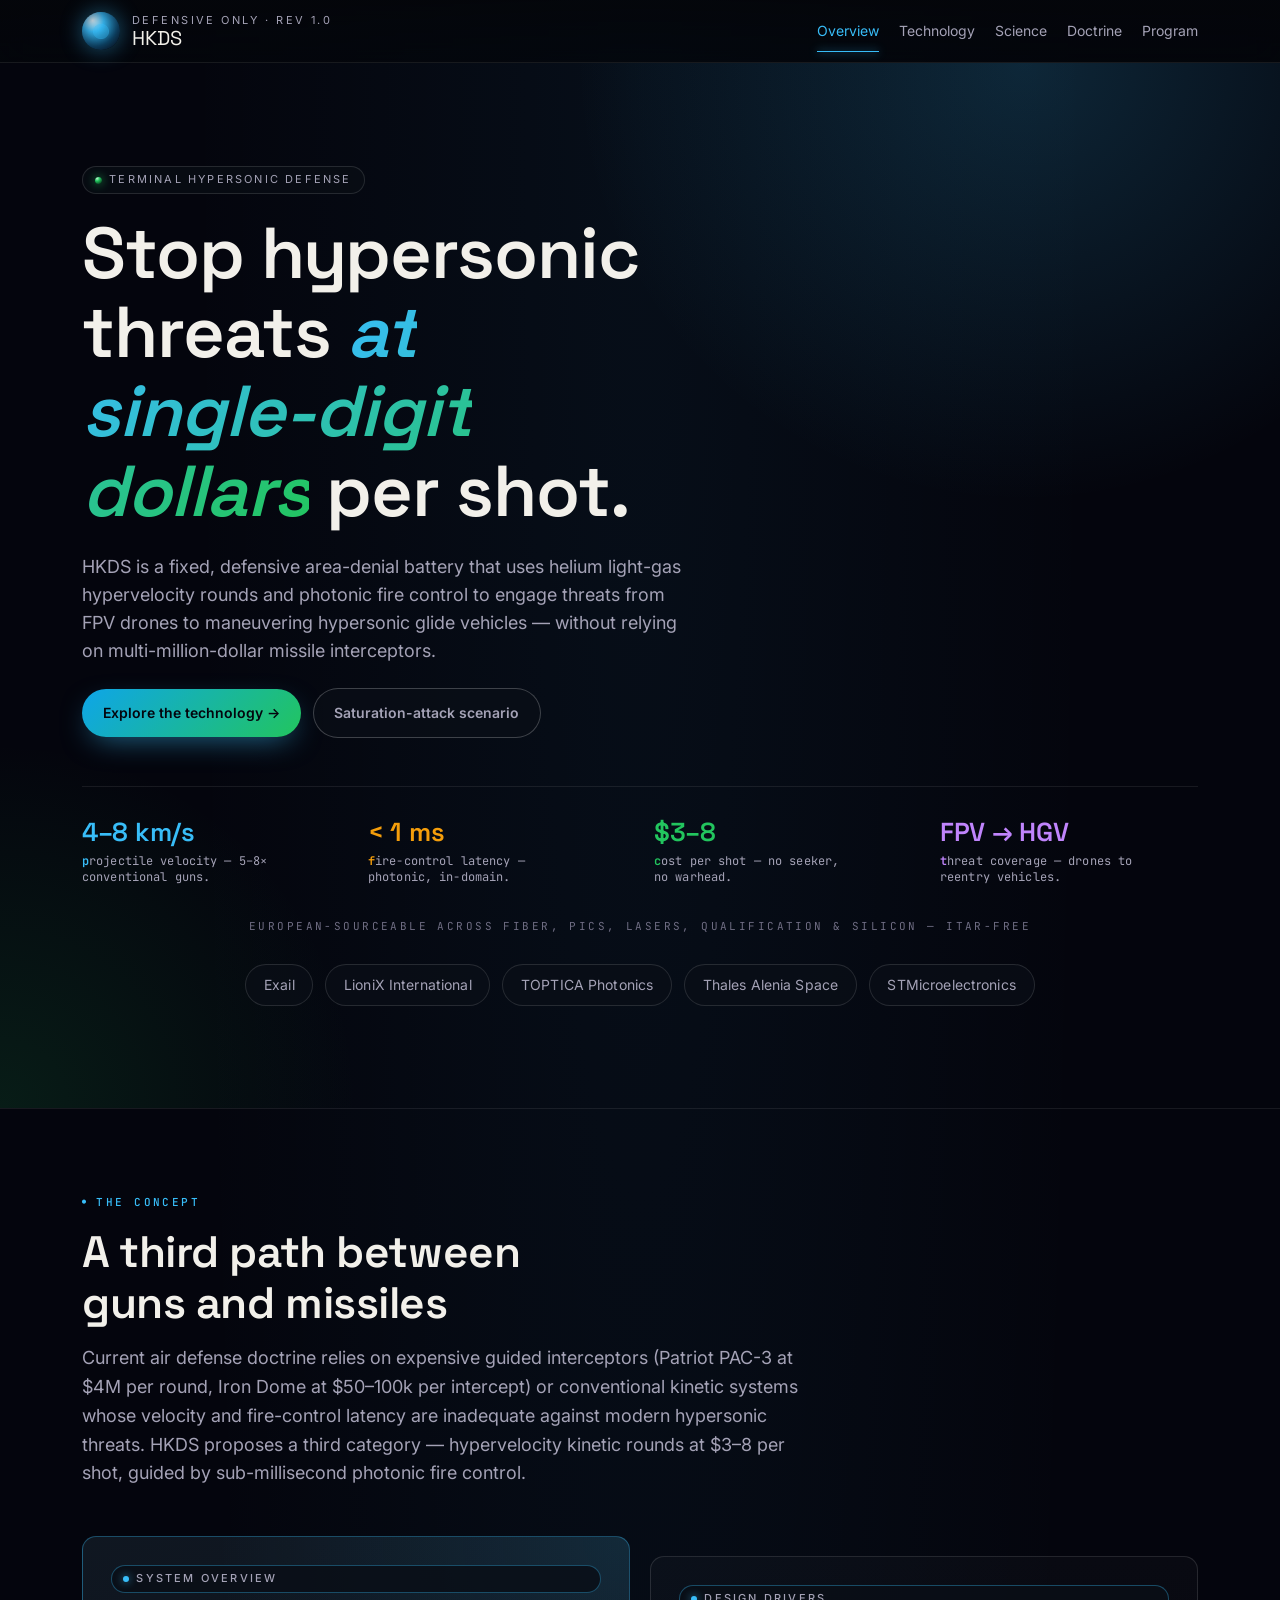
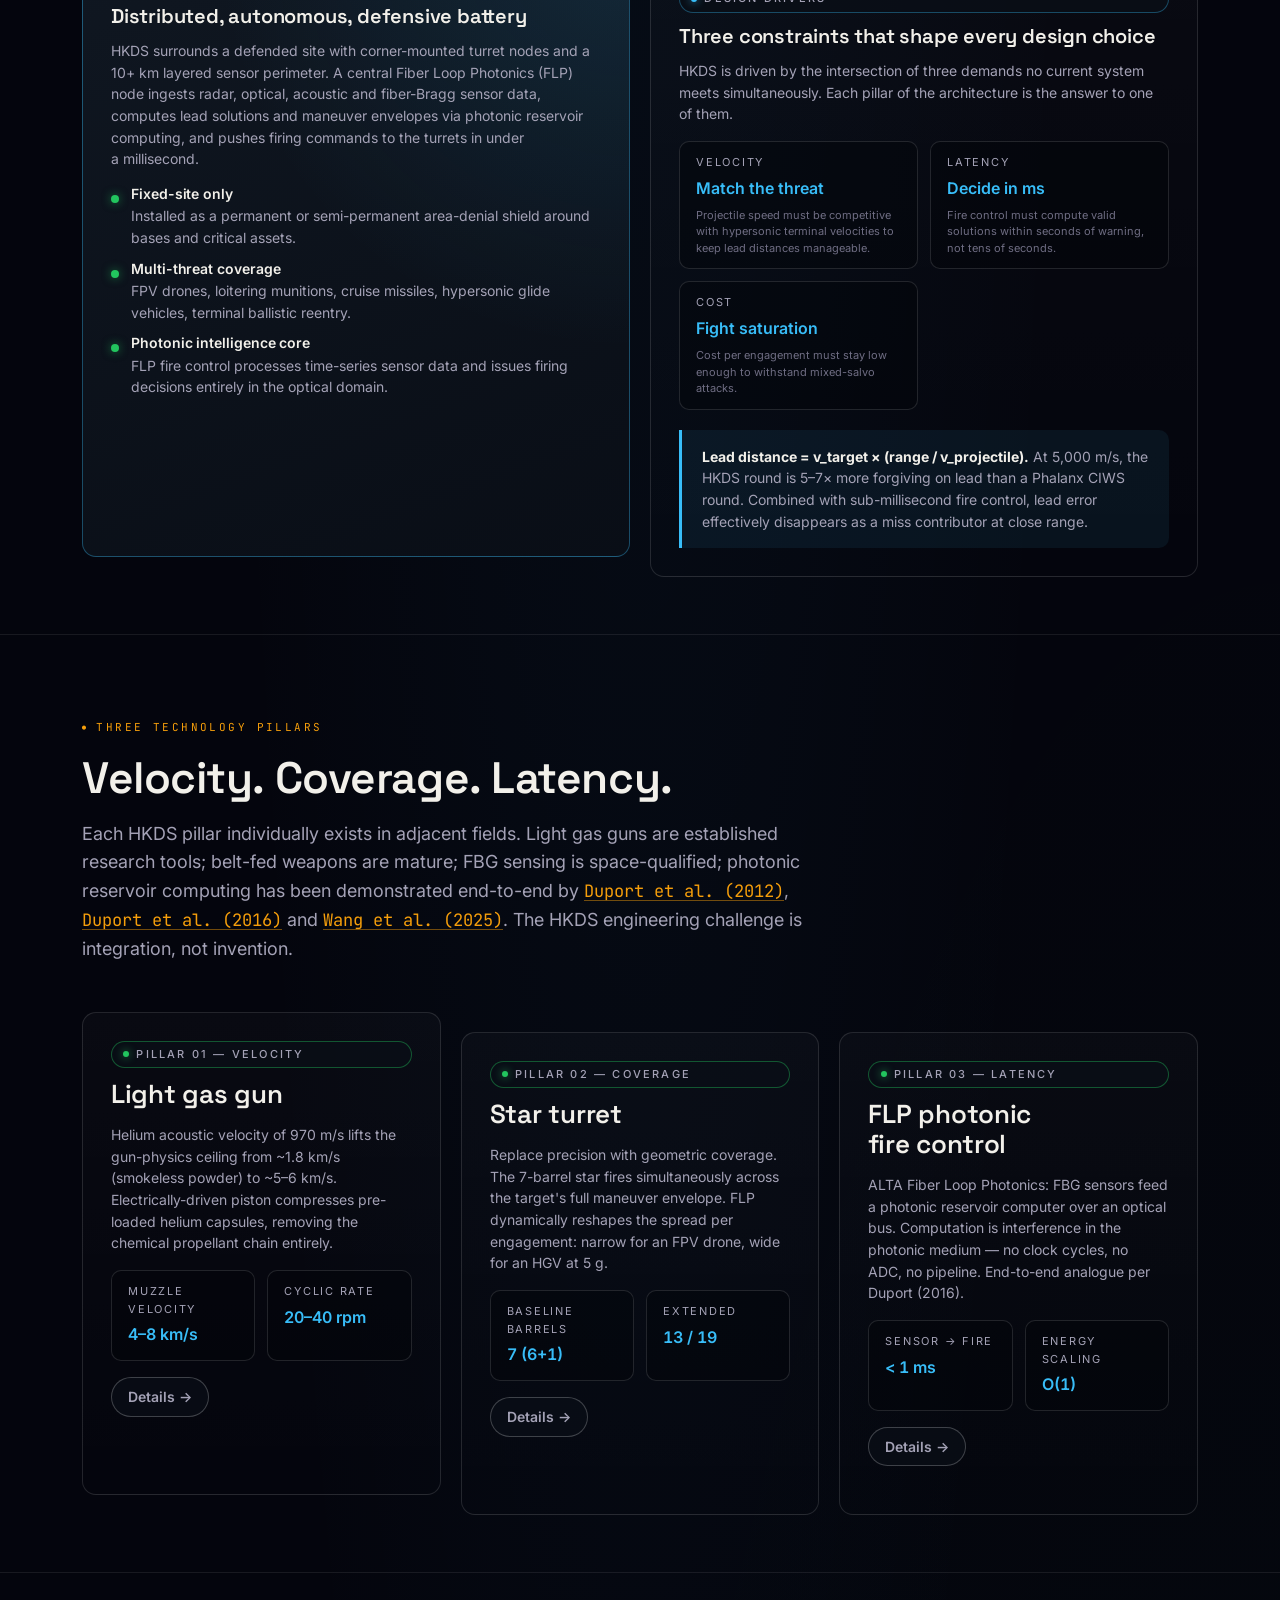
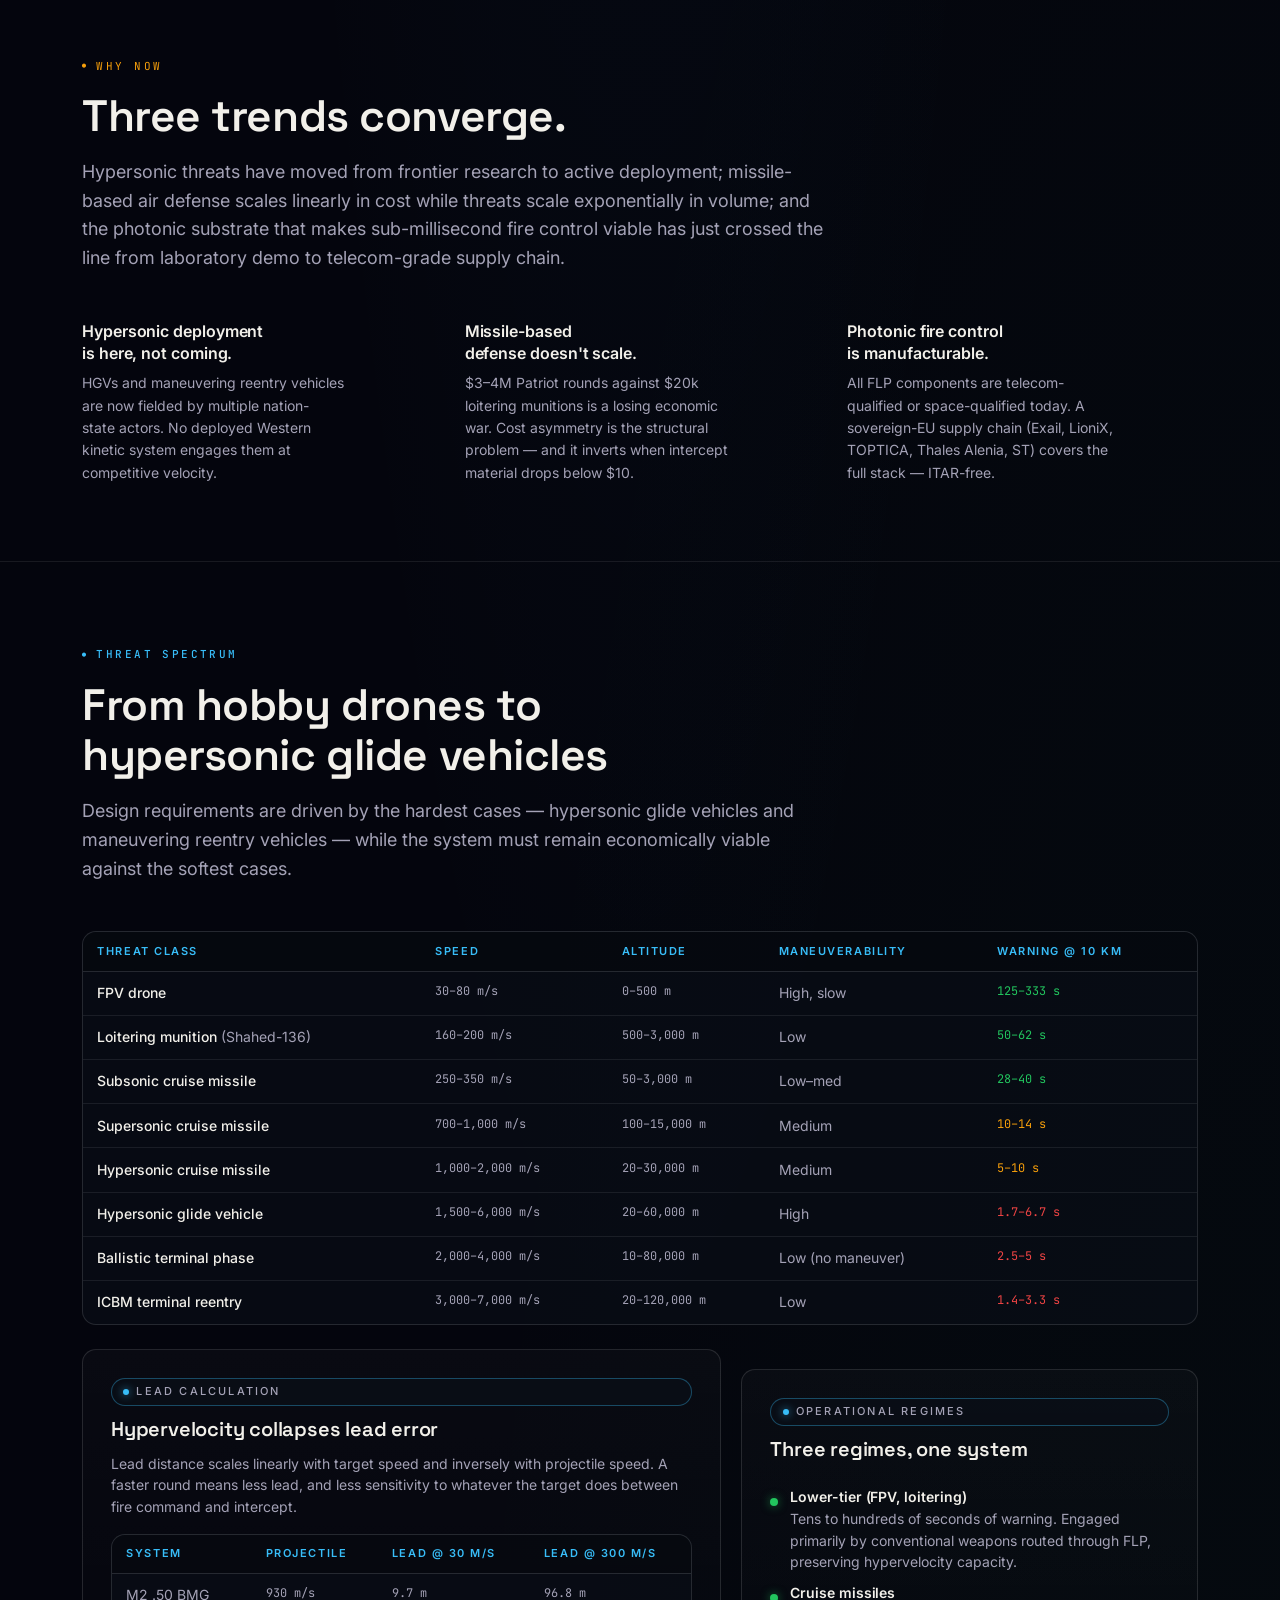
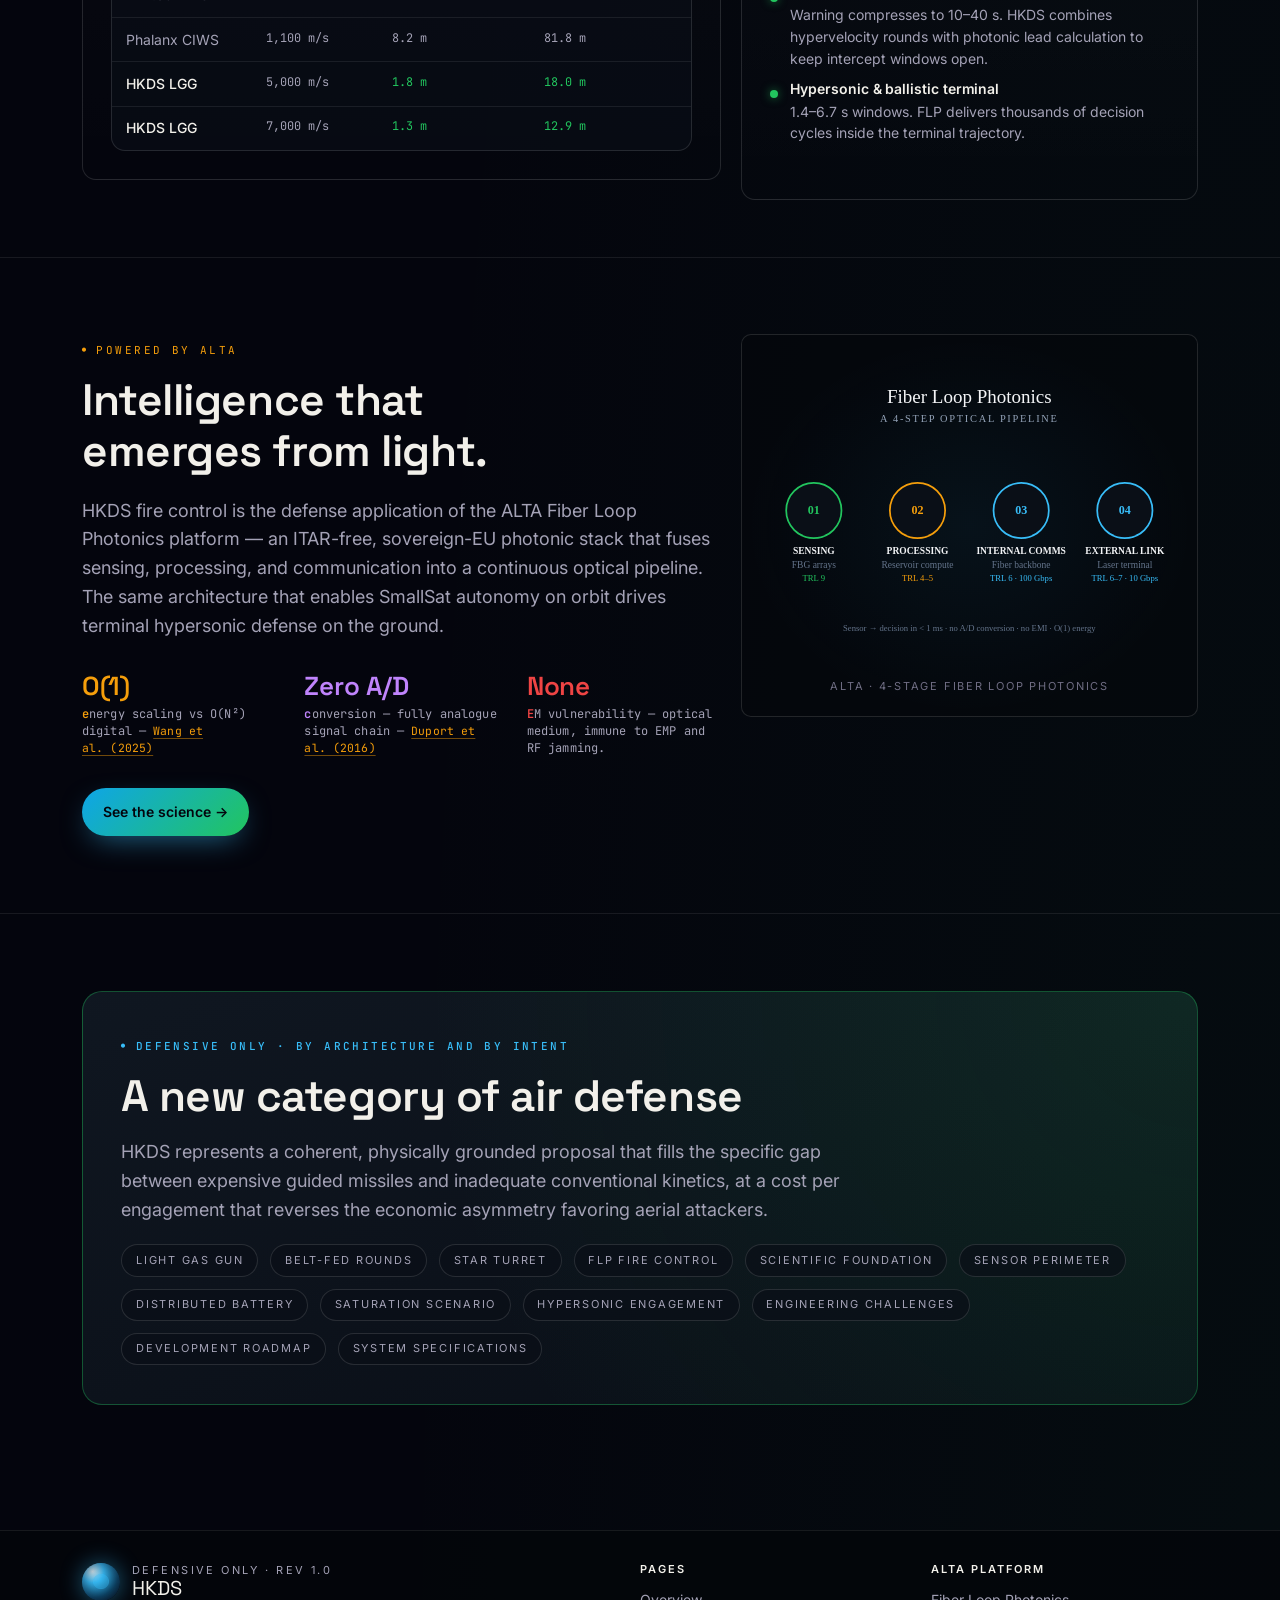
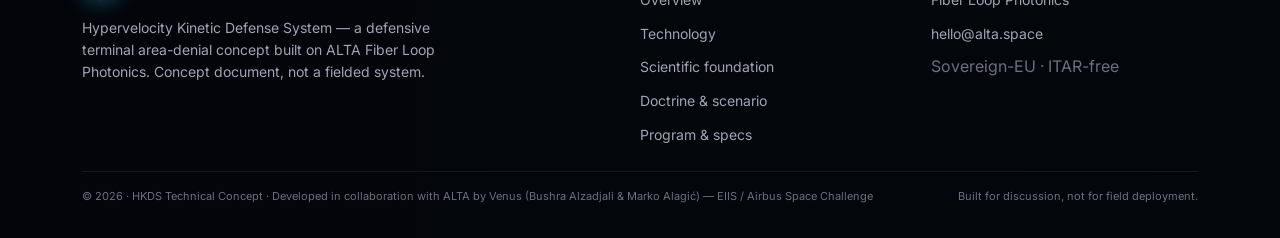
==== commit ee6e8cf8: "Align typography, spacing & grids with the ALTA platform Direct response to feedback that fonts felt" ====
--- a/index.html
+++ b/index.html
@@ -7,8 +7,8 @@
   <meta name="description" content="HKDS is a defensive hypervelocity kinetic air-defense battery with photonic fire control, designed to stop threats from FPV drones to hypersonic glide vehicles. Powered by ALTA Fiber Loop Photonics." />
   <link rel="preconnect" href="https://fonts.googleapis.com">
   <link rel="preconnect" href="https://fonts.gstatic.com" crossorigin>
-  <link href="https://fonts.googleapis.com/css2?family=Instrument+Serif:ital@0;1&family=JetBrains+Mono:wght@400;500&family=Work+Sans:wght@300;400;500;600;700&display=swap" rel="stylesheet">
-  <link rel="stylesheet" href="assets/styles.css?v=3">
+  <link href="https://fonts.googleapis.com/css2?family=Inter:wght@300;400;500;600;700&family=JetBrains+Mono:wght@400;500&family=Space+Grotesk:wght@400;500;600;700&display=swap" rel="stylesheet">
+  <link rel="stylesheet" href="assets/styles.css?v=4">
 </head>
 <body>
 <div class="page-shell">
@@ -403,7 +403,7 @@
               orbit drives terminal hypersonic defense on the ground.
             </p>
 
-            <div class="alta-stats">
+            <div class="alta-stats alta-stats--3">
               <div class="alta-stat amber">
                 <div class="alta-stat-value amber">O(1)</div>
                 <p class="alta-stat-label"><span class="lead">e</span>nergy scaling vs O(N²) digital — <a href="science.html#wang2025" class="cite">Wang et al. (2025)</a></p>
--- a/assets/styles.css
+++ b/assets/styles.css
@@ -1,33 +1,34 @@
-/* HKDS — shared styles */
+/* HKDS — shared styles · type & spacing aligned with ALTA platform */
 
 :root {
-  /* Type scale */
-  --text-2xs:  clamp(0.65rem,  0.6rem  + 0.2vw, 0.75rem);
-  --text-xs:   clamp(0.75rem,  0.7rem  + 0.25vw, 0.875rem);
-  --text-sm:   clamp(0.875rem, 0.8rem  + 0.35vw, 1rem);
-  --text-base: clamp(1rem,     0.95rem + 0.25vw, 1.125rem);
-  --text-lg:   clamp(1.125rem, 1rem    + 0.75vw, 1.5rem);
-  --text-xl:   clamp(1.5rem,   1.2rem  + 1.25vw, 2.25rem);
-  --text-2xl:  clamp(2rem,     1.4rem  + 2.5vw, 3.25rem);
-  --text-3xl:  clamp(2.5rem,   1.5rem  + 3.5vw, 4.5rem);
-
-  --space-1:  0.25rem;  --space-2: 0.5rem;  --space-3: 0.75rem;
-  --space-4:  1rem;     --space-5: 1.25rem; --space-6: 1.5rem;
-  --space-8:  2rem;     --space-10: 2.5rem; --space-12: 3rem;
-  --space-16: 4rem;     --space-20: 5rem;   --space-24: 6rem;
-
-  --color-bg:             #04060a;
-  --color-surface:        #0a0f17;
-  --color-surface-2:      #111923;
-  --color-surface-3:      #161f2c;
-  --color-divider:        rgba(56, 89, 138, 0.18);
-  --color-border:         rgba(56, 89, 138, 0.32);
-  --color-border-strong:  rgba(56, 89, 138, 0.55);
-
-  --color-text:           #f3f4f6;
-  --color-text-muted:     #94a3b8;
-  --color-text-faint:     #64748b;
-  --color-text-inverse:   #04060a;
+  /* Type scale — fixed sizes per ALTA, no aggressive clamp scaling */
+  --text-2xs:  11px;
+  --text-xs:   12px;
+  --text-sm:   14px;
+  --text-base: 16px;
+  --text-md:   18px;
+  --text-lg:   20px;
+  --text-xl:   26px;
+  --text-2xl:  clamp(28px, 3.6vw, 44px);
+  --text-3xl:  clamp(40px, 6vw, 72px);
+
+  --space-1:  4px;   --space-2: 8px;   --space-3: 12px;
+  --space-4:  16px;  --space-5: 20px;  --space-6: 24px;
+  --space-8:  32px;  --space-10: 40px; --space-12: 48px;
+  --space-16: 64px;  --space-20: 80px; --space-24: 96px;
+
+  --color-bg:             #04050d;
+  --color-surface:        #0a0c18;
+  --color-surface-2:      #0f1322;
+  --color-surface-3:      #141a2b;
+  --color-divider:        rgba(255, 255, 255, 0.08);
+  --color-border:         rgba(255, 255, 255, 0.12);
+  --color-border-strong:  rgba(255, 255, 255, 0.22);
+
+  --color-text:           #f2f0ea;
+  --color-text-muted:     #a4a2b6;
+  --color-text-faint:     #6f6d83;
+  --color-text-inverse:   #04050d;
 
   --color-primary:        #38bdf8;
   --color-primary-soft:   #7dd3fc;
@@ -38,25 +39,25 @@
   --color-danger:         #ef4444;
   --color-magenta:        #c084fc;
 
-  --radius-sm: 0.375rem;
-  --radius-md: 0.5rem;
-  --radius-lg: 0.875rem;
-  --radius-xl: 1.25rem;
+  --radius-sm: 8px;
+  --radius-md: 10px;
+  --radius-lg: 14px;
+  --radius-xl: 20px;
   --radius-full: 9999px;
 
   --shadow-sm: 0 1px 2px rgba(0,0,0,0.3);
-  --shadow-md: 0 6px 20px rgba(0,0,0,0.35);
-  --shadow-lg: 0 18px 45px rgba(0,0,0,0.5);
-
-  --content-narrow: 680px;
-  --content-default: 960px;
-  --content-wide: 1240px;
-
-  --transition-interactive: 200ms cubic-bezier(0.16, 1, 0.3, 1);
-
-  --font-body: 'Work Sans', system-ui, -apple-system, BlinkMacSystemFont, 'Segoe UI', sans-serif;
-  --font-display: 'Instrument Serif', 'Georgia', serif;
-  --font-mono: 'JetBrains Mono', ui-monospace, 'SFMono-Regular', 'Menlo', monospace;
+  --shadow-md: 0 6px 22px -6px rgba(0,0,0,0.45);
+  --shadow-lg: 0 18px 45px -6px rgba(0,0,0,0.55);
+
+  --content-default: 1180px;
+  --content-wide:    1180px;
+  --content-narrow:  720px;
+
+  --transition-interactive: 240ms cubic-bezier(0.16, 1, 0.3, 1);
+
+  --font-body:    'Inter', system-ui, -apple-system, BlinkMacSystemFont, 'Segoe UI', sans-serif;
+  --font-display: 'Space Grotesk', 'Inter', system-ui, sans-serif;
+  --font-mono:    'JetBrains Mono', ui-monospace, 'SFMono-Regular', 'Menlo', monospace;
 }
 
 *, *::before, *::after { box-sizing: border-box; margin: 0; padding: 0; }
@@ -72,13 +73,35 @@
   min-height: 100vh;
   font-family: var(--font-body);
   font-size: var(--text-base);
-  line-height: 1.65;
+  line-height: 1.6;
   color: var(--color-text);
   background:
-    radial-gradient(ellipse at top, rgba(56,189,248,0.06), transparent 50%),
+    radial-gradient(ellipse at top, rgba(56,189,248,0.05), transparent 50%),
     radial-gradient(ellipse at bottom right, rgba(34,197,94,0.04), transparent 50%),
     var(--color-bg);
   overflow-x: hidden;
+}
+
+h1, h2, h3, h4 {
+  font-family: var(--font-display);
+  letter-spacing: -0.01em;
+  line-height: 1.15;
+  font-weight: 600;
+  text-wrap: balance;
+}
+h1 { font-size: var(--text-3xl); }
+h2 { font-size: var(--text-2xl); }
+h3 { font-size: var(--text-lg); }
+h4 {
+  font-size: var(--text-base);
+  font-weight: 500;
+  letter-spacing: -0.005em;
+}
+
+p {
+  margin: 0;
+  text-wrap: pretty;
+  max-width: 68ch;
 }
 
 img, picture, svg { display: block; max-width: 100%; height: auto; }
@@ -94,14 +117,7 @@
 }
 a:hover { color: var(--color-primary); }
 
-h1, h2, h3, h4 {
-  font-family: var(--font-display);
-  line-height: 1.1;
-  text-wrap: balance;
-  font-weight: 400;
-}
-
-p { text-wrap: pretty; max-width: 72ch; }
+/* legacy heading reset — overridden above */
 
 ::selection {
   background: rgba(56,189,248,0.35);
@@ -266,19 +282,20 @@
 .hero > .container { position: relative; z-index: 1; }
 
 .hero-stack {
-  max-width: 56ch;
-  margin-bottom: clamp(3rem, 6vw, 5rem);
+  max-width: 640px;
+  margin-bottom: 48px;
 }
 .hero-stats {
-  margin-top: clamp(3rem, 6vw, 5rem);
-  padding-top: clamp(2rem, 4vw, 3rem);
+  margin-top: 48px;
+  padding-top: 32px;
   border-top: 1px solid var(--color-divider);
 }
-.hero-kicker { margin-bottom: var(--space-5); }
+.hero-kicker { margin-bottom: 20px; }
 .hero-title {
   font-size: var(--text-3xl);
-  margin-bottom: var(--space-5);
+  margin-bottom: 22px;
   letter-spacing: -0.015em;
+  line-height: 1.1;
   max-width: 18ch;
 }
 .hero-title em {
@@ -290,9 +307,10 @@
 }
 .hero-sub {
   color: var(--color-text-muted);
-  font-size: var(--text-base);
-  margin-bottom: var(--space-4);
+  font-size: var(--text-md);
+  margin-bottom: 16px;
   max-width: 56ch;
+  line-height: 1.55;
 }
 .hero-actions {
   display: flex; flex-wrap: wrap; gap: var(--space-3); align-items: center;
@@ -344,16 +362,18 @@
 main { flex: 1 0 auto; }
 
 section {
-  padding-block: clamp(4rem, 9vw, 8rem);
+  padding-block: clamp(48px, 6vw, 80px);
   border-top: 1px solid var(--color-divider);
   position: relative;
 }
 section:first-of-type { border-top: none; }
 
 .section-header {
-  margin-bottom: clamp(2rem, 4vw, 3.5rem);
-  max-width: 80ch;
-}
+  margin-bottom: 48px;
+  max-width: 760px;
+}
+.section-title { font-size: var(--text-2xl); margin-bottom: 16px; }
+.section-lead  { font-size: var(--text-md); color: var(--color-text-muted); }
 .section-eyebrow {
   display: inline-flex; align-items: center; gap: 0.5rem;
   font-family: var(--font-mono);
@@ -367,40 +387,49 @@
   font-size: 0.6em;
   color: inherit;
 }
-.section-title { font-size: var(--text-xl); margin-bottom: var(--space-3); letter-spacing: -0.01em; }
-.section-lead { color: var(--color-text-muted); max-width: 70ch; }
-
-/* Cards */
+/* legacy section-title/lead rules — overridden above */
+
+/* Cards — ALTA .step pattern */
 .card {
-  padding: clamp(1.25rem, 2.5vw, 1.75rem);
+  padding: 28px;
   border-radius: var(--radius-lg);
   border: 1px solid var(--color-border);
-  background: linear-gradient(160deg, rgba(17,25,35,0.85), rgba(10,15,23,0.85));
-  box-shadow: var(--shadow-md);
+  background: linear-gradient(180deg, rgba(255,255,255,.025), rgba(255,255,255,.005));
   position: relative;
   display: flex;
   flex-direction: column;
   min-width: 0;
   height: 100%;
+  transition: transform var(--transition-interactive),
+              border-color var(--transition-interactive),
+              box-shadow var(--transition-interactive);
+}
+.card:hover {
+  transform: translateY(-3px);
+  border-color: var(--color-border-strong);
 }
 .card h3 {
   font-size: var(--text-lg);
-  margin-bottom: var(--space-3);
+  margin-bottom: 12px;
 }
 .card h3.h-lg {
-  font-size: clamp(1.5rem, 2vw, 1.85rem);
+  font-size: var(--text-xl);
+  margin-bottom: 14px;
 }
 .card p {
   color: var(--color-text-muted);
   font-size: var(--text-sm);
-}
-.card p + p { margin-top: var(--space-3); }
-.card + .card { margin-top: var(--space-5); }
-
-/* When the card has trailing callout/list/table, allow them to push to bottom
-   for visual rhythm in a grid row */
+  line-height: 1.55;
+  max-width: none;
+}
+.card p + p { margin-top: 12px; }
+.card + .card { margin-top: 20px; }
+
+/* Trailing CTA / callout / table-wrap pushes to the bottom so cards
+   in the same grid row line up their footers. */
 .card > .callout:last-child,
-.card > .table-wrap:last-child {
+.card > .table-wrap:last-child,
+.card > p:last-child:has(.btn) {
   margin-top: auto;
 }
 
@@ -434,11 +463,27 @@
 .badge-warn   .badge-dot { background: #f59e0b; box-shadow: 0 0 8px rgba(245,158,11,0.8); }
 
 /* Grids */
-.grid-2  { display: grid; grid-template-columns: repeat(2, minmax(0, 1fr)); gap: var(--space-6); align-items: stretch; }
-.grid-2-asym { display: grid; grid-template-columns: minmax(0, 7fr) minmax(0, 5fr); gap: var(--space-6); align-items: stretch; }
-.grid-2-asym.r { grid-template-columns: minmax(0, 5fr) minmax(0, 7fr); }
-.grid-3  { display: grid; grid-template-columns: repeat(3, minmax(0, 1fr)); gap: var(--space-5); }
-.grid-4  { display: grid; grid-template-columns: repeat(4, minmax(0, 1fr)); gap: var(--space-4); }
+/* Grid utilities — explicit breakpoints, never produce orphan rows */
+.grid-2, .grid-2-asym, .grid-2-asym.r, .grid-3, .grid-4 {
+  display: grid;
+  gap: 20px;
+  align-items: stretch;
+  grid-template-columns: 1fr;
+}
+@media (min-width: 720px) {
+  .grid-2       { grid-template-columns: repeat(2, minmax(0, 1fr)); }
+  .grid-2-asym  { grid-template-columns: minmax(0, 7fr) minmax(0, 5fr); }
+  .grid-2-asym.r{ grid-template-columns: minmax(0, 5fr) minmax(0, 7fr); }
+}
+@media (min-width: 900px) {
+  .grid-3 { grid-template-columns: repeat(3, minmax(0, 1fr)); }
+}
+@media (min-width: 600px) {
+  .grid-4 { grid-template-columns: repeat(2, minmax(0, 1fr)); }
+}
+@media (min-width: 1100px) {
+  .grid-4 { grid-template-columns: repeat(4, minmax(0, 1fr)); }
+}
 
 .stack { display: grid; gap: var(--space-5); }
 .stack-sm { display: grid; gap: var(--space-3); }
@@ -551,10 +596,17 @@
   background:
     radial-gradient(ellipse at center, rgba(56,189,248,0.06), transparent 70%),
     rgba(4, 6, 10, 0.5);
-  padding: clamp(0.75rem, 2vw, 1.5rem);
+  padding: 20px;
   overflow: hidden;
-}
-figure.svg-fig svg { width: 100%; height: auto; }
+  text-align: center;
+}
+figure.svg-fig svg {
+  width: 100%;
+  height: auto;
+  max-width: 560px;
+  margin: 0 auto;
+  display: block;
+}
 figure.svg-fig figcaption {
   margin-top: var(--space-3);
   font-size: var(--text-2xs);
@@ -796,24 +848,20 @@
   .footer-grid { grid-template-columns: 1fr 1fr; }
 }
 
+/* Grid responsive collapses live with each grid utility above so they
+   are explicit (1 → 2 → 4, etc.) and never produce orphan rows. */
+
 @media (max-width: 860px) {
-  .hero-grid { grid-template-columns: 1fr; }
-  .grid-2, .grid-2-asym, .grid-2-asym.r { grid-template-columns: 1fr; }
-  .grid-3 { grid-template-columns: 1fr; }
-  .grid-4 { grid-template-columns: repeat(2, minmax(0, 1fr)); }
   .footer-grid { grid-template-columns: 1fr; }
 }
 
 @media (max-width: 640px) {
   .nav-links { display: none; }
   .nav-links.is-open { display: flex; flex-basis: 100%; flex-direction: column; align-items: flex-start; gap: var(--space-2); padding-top: var(--space-3); }
-  .grid-4 { grid-template-columns: 1fr; }
   .hero-actions { flex-direction: column; align-items: stretch; }
   .hero-actions .btn { width: 100%; }
   .stat-grid { grid-template-columns: 1fr; }
-  .scenario { font-size: var(--text-2xs); padding: var(--space-3); }
-  table.data { min-width: 480px; }
-  .timeline-item { padding: var(--space-4); }
+  .timeline-item { padding: 18px; }
 }
 
 /* Mobile menu toggle */
@@ -888,24 +936,36 @@
 .dot-label.green, .dot-label.green::before { color: var(--color-accent); }
 .dot-label.magenta, .dot-label.magenta::before { color: var(--color-magenta); }
 
-/* Big serif stat with colored leading letter on label (ALTA hero block) */
+/* Big stat block — Space Grotesk number + mono label, ALTA pattern */
 .alta-stats {
   display: grid;
-  grid-template-columns: repeat(auto-fit, minmax(180px, 1fr));
-  gap: clamp(2rem, 4vw, 3.5rem);
+  grid-template-columns: 1fr;
+  gap: 28px;
   align-items: start;
-  margin-top: var(--space-6);
-}
-.alta-stat { display: flex; flex-direction: column; gap: var(--space-2); }
+  margin-top: 32px;
+}
+@media (min-width: 700px) {
+  .alta-stats { grid-template-columns: repeat(2, minmax(0, 1fr)); }
+}
+@media (min-width: 1100px) {
+  .alta-stats { grid-template-columns: repeat(4, minmax(0, 1fr)); }
+}
+/* 3-up variant: skip the 2-col stage so we never get a 2+1 orphan */
+.alta-stats--3 { grid-template-columns: 1fr; }
+@media (min-width: 900px) {
+  .alta-stats--3 { grid-template-columns: repeat(3, minmax(0, 1fr)); }
+}
+
+.alta-stat { display: flex; flex-direction: column; gap: 6px; }
 .alta-stat-value {
   font-family: var(--font-display);
-  font-size: clamp(2.5rem, 5vw, 4rem);
-  line-height: 1;
-  letter-spacing: -0.02em;
-  font-weight: 400;
+  font-size: var(--text-xl);
+  line-height: 1.05;
+  letter-spacing: -0.01em;
+  font-weight: 600;
   color: var(--color-text);
 }
-.alta-stat-value em { font-style: italic; }
+.alta-stat-value em { font-style: normal; }
 .alta-stat-value.amber   { color: var(--color-warn); }
 .alta-stat-value.magenta { color: var(--color-magenta); }
 .alta-stat-value.rust    { color: var(--color-danger); }
@@ -913,17 +973,24 @@
 .alta-stat-value.green   { color: var(--color-accent); }
 .alta-stat-label {
   font-family: var(--font-mono);
-  font-size: var(--text-sm);
-  color: var(--color-text-muted);
-  line-height: 1.45;
+  font-size: 12px;
+  color: var(--color-text-muted);
+  line-height: 1.4;
   letter-spacing: 0.01em;
-  max-width: 26ch;
-}
+  max-width: 28ch;
+}
+/* ALTA-style colored leading letter — works whether or not .lead span is present */
+.alta-stat-label::first-letter,
 .alta-stat-label .lead { font-weight: 600; color: var(--color-text); }
+.alta-stat.amber   .alta-stat-label::first-letter,
 .alta-stat.amber   .alta-stat-label .lead { color: var(--color-warn); }
+.alta-stat.magenta .alta-stat-label::first-letter,
 .alta-stat.magenta .alta-stat-label .lead { color: var(--color-magenta); }
+.alta-stat.rust    .alta-stat-label::first-letter,
 .alta-stat.rust    .alta-stat-label .lead { color: var(--color-danger); }
+.alta-stat.cyan    .alta-stat-label::first-letter,
 .alta-stat.cyan    .alta-stat-label .lead { color: var(--color-primary); }
+.alta-stat.green   .alta-stat-label::first-letter,
 .alta-stat.green   .alta-stat-label .lead { color: var(--color-accent); }
 
 /* Inline citation link (ALTA's yellow underlined refs) */
@@ -944,9 +1011,12 @@
 /* "Why now" pattern — 3-up, generous spacing, no card chrome */
 .why-grid {
   display: grid;
-  grid-template-columns: repeat(auto-fit, minmax(260px, 1fr));
-  gap: clamp(2.5rem, 5vw, 4rem) clamp(2rem, 4vw, 3.5rem);
-  margin-top: var(--space-8);
+  grid-template-columns: 1fr;
+  gap: 36px 32px;
+  margin-top: 32px;
+}
+@media (min-width: 900px) {
+  .why-grid { grid-template-columns: repeat(3, minmax(0, 1fr)); }
 }
 .why-item h4 {
   font-family: var(--font-body);
@@ -969,9 +1039,15 @@
    ============================================================ */
 .phase-grid {
   display: grid;
-  grid-template-columns: repeat(auto-fit, minmax(280px, 1fr));
-  gap: var(--space-5);
-  margin-top: var(--space-6);
+  grid-template-columns: 1fr;
+  gap: 20px;
+  margin-top: 32px;
+}
+@media (min-width: 720px) {
+  .phase-grid { grid-template-columns: repeat(2, minmax(0, 1fr)); }
+}
+@media (min-width: 1180px) {
+  .phase-grid { grid-template-columns: repeat(4, minmax(0, 1fr)); }
 }
 .phase-card {
   background: linear-gradient(160deg, rgba(17,25,35,0.85), rgba(10,15,23,0.85));
@@ -1057,13 +1133,19 @@
 /* Outcome summary row beneath phases */
 .outcome-row {
   display: grid;
-  grid-template-columns: repeat(auto-fit, minmax(180px, 1fr));
-  gap: clamp(2rem, 4vw, 3rem);
-  margin-top: var(--space-10);
-  padding-top: var(--space-8);
+  grid-template-columns: 1fr;
+  gap: 28px;
+  margin-top: 40px;
+  padding-top: 32px;
   border-top: 1px solid var(--color-divider);
 }
-.outcome-item .alta-stat-value { font-size: clamp(2rem, 4vw, 3rem); }
+@media (min-width: 700px) {
+  .outcome-row { grid-template-columns: repeat(2, minmax(0, 1fr)); }
+}
+@media (min-width: 1100px) {
+  .outcome-row { grid-template-columns: repeat(4, minmax(0, 1fr)); }
+}
+.outcome-item .alta-stat-value { font-size: var(--text-xl); }
 
 /* ============================================================
    Asymmetric grids — better behavior in narrow layouts
@@ -1099,7 +1181,7 @@
 @media (min-width: 1024px) {
   .layout {
     grid-template-columns: minmax(0, 1fr) 180px;
-    gap: clamp(2.5rem, 6vw, 5rem);
+    gap: 48px;
   }
 }
 
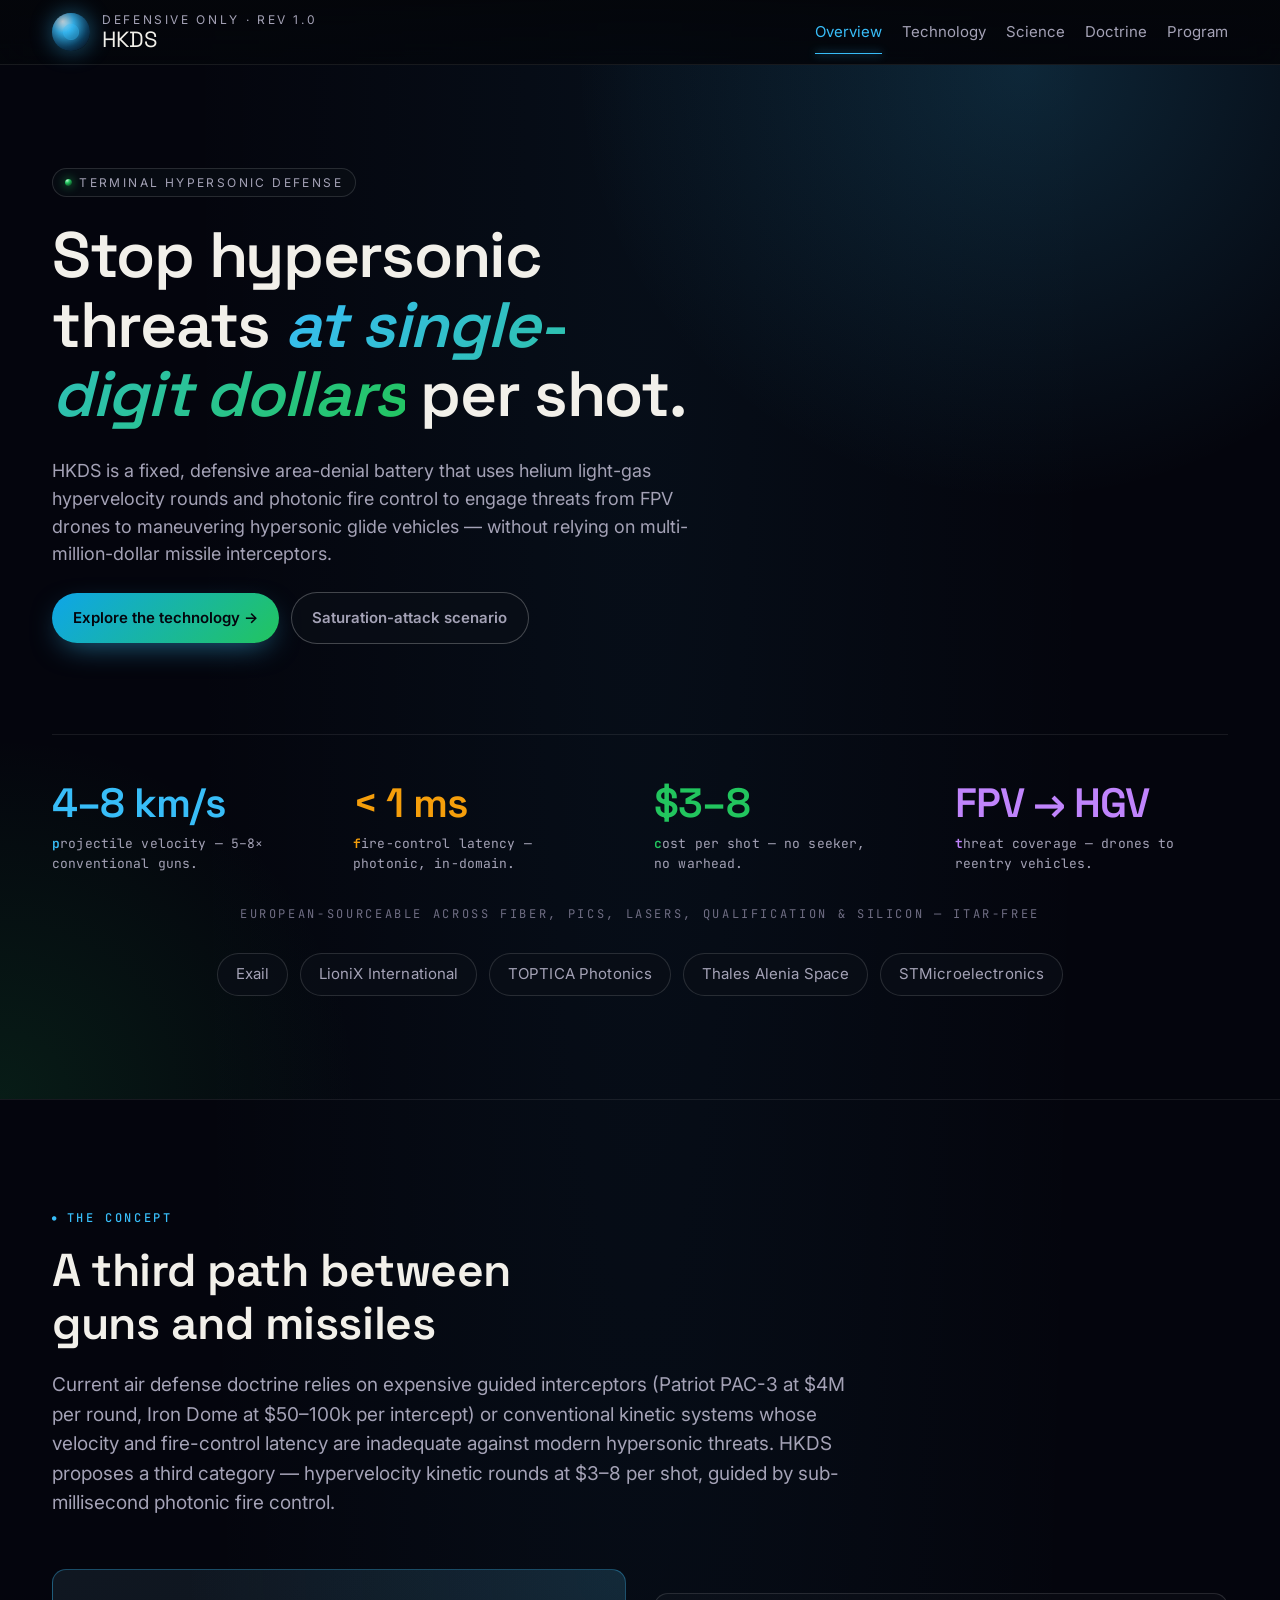
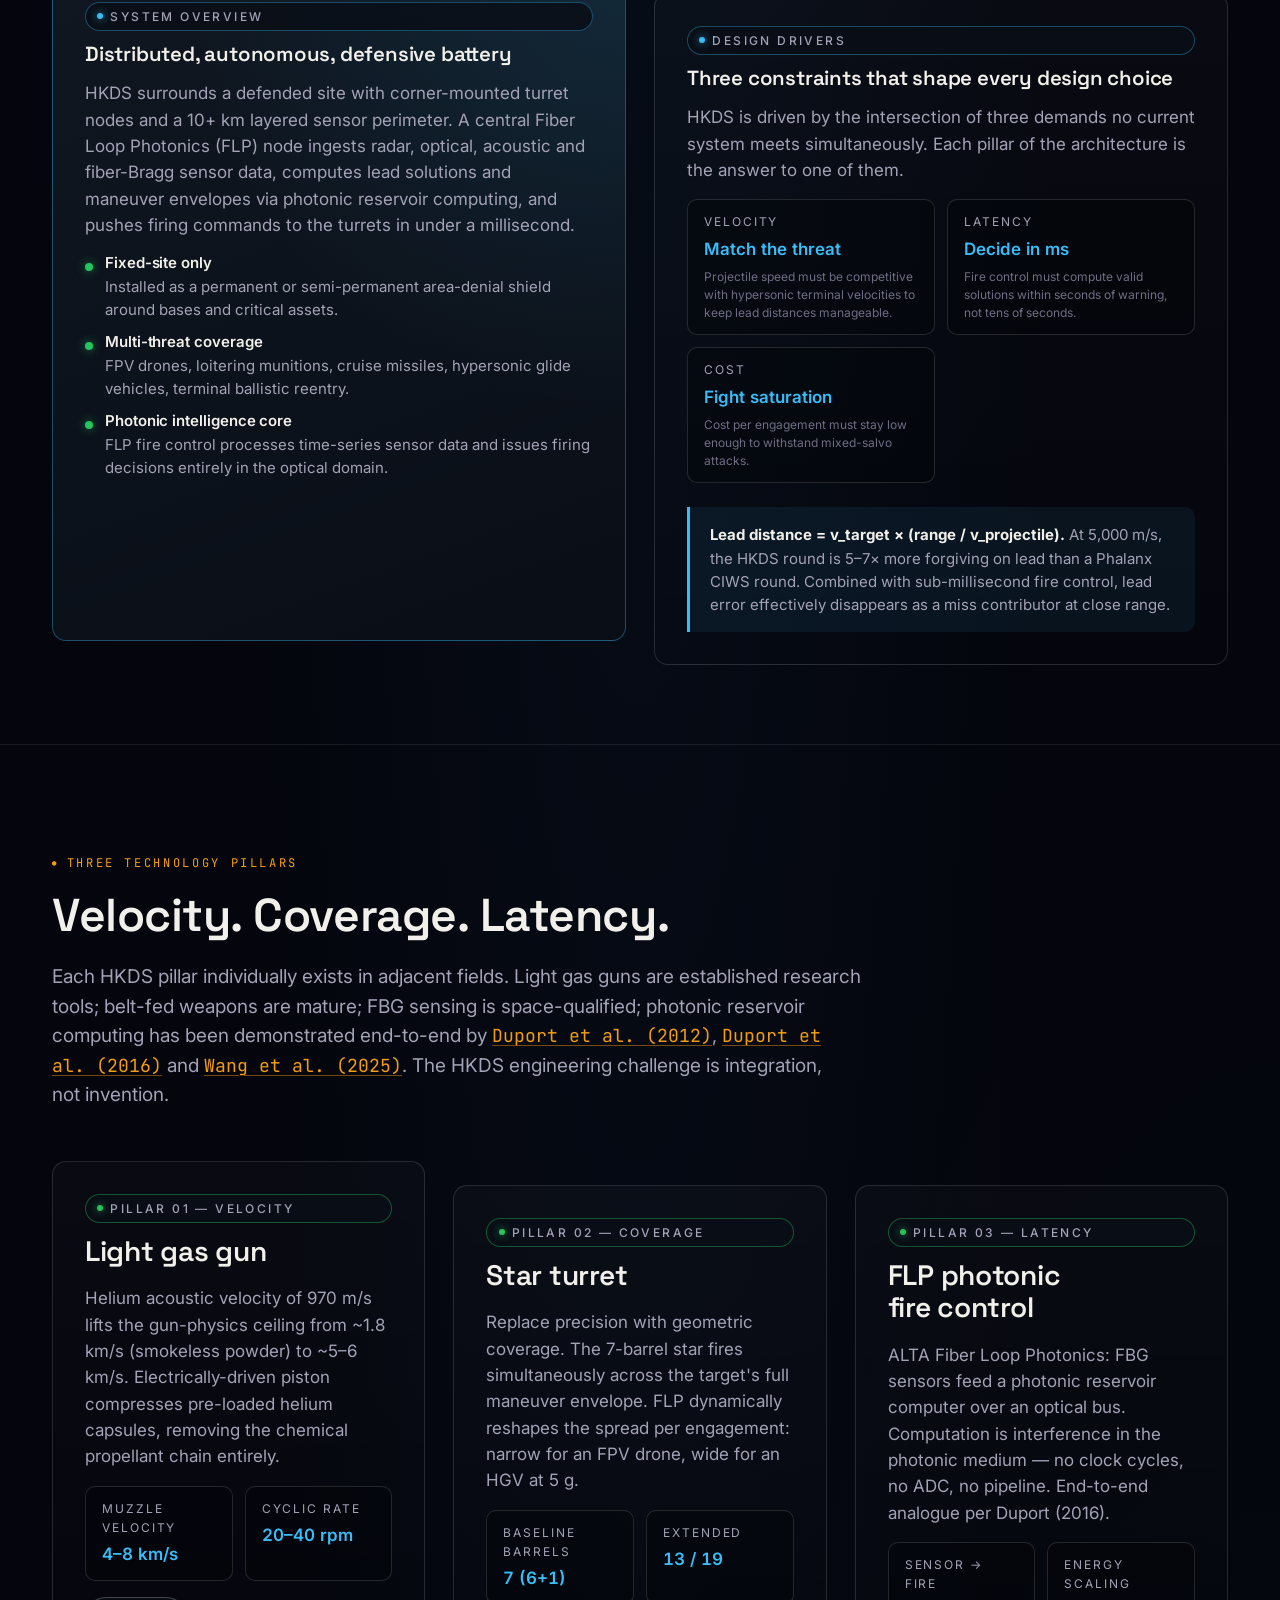
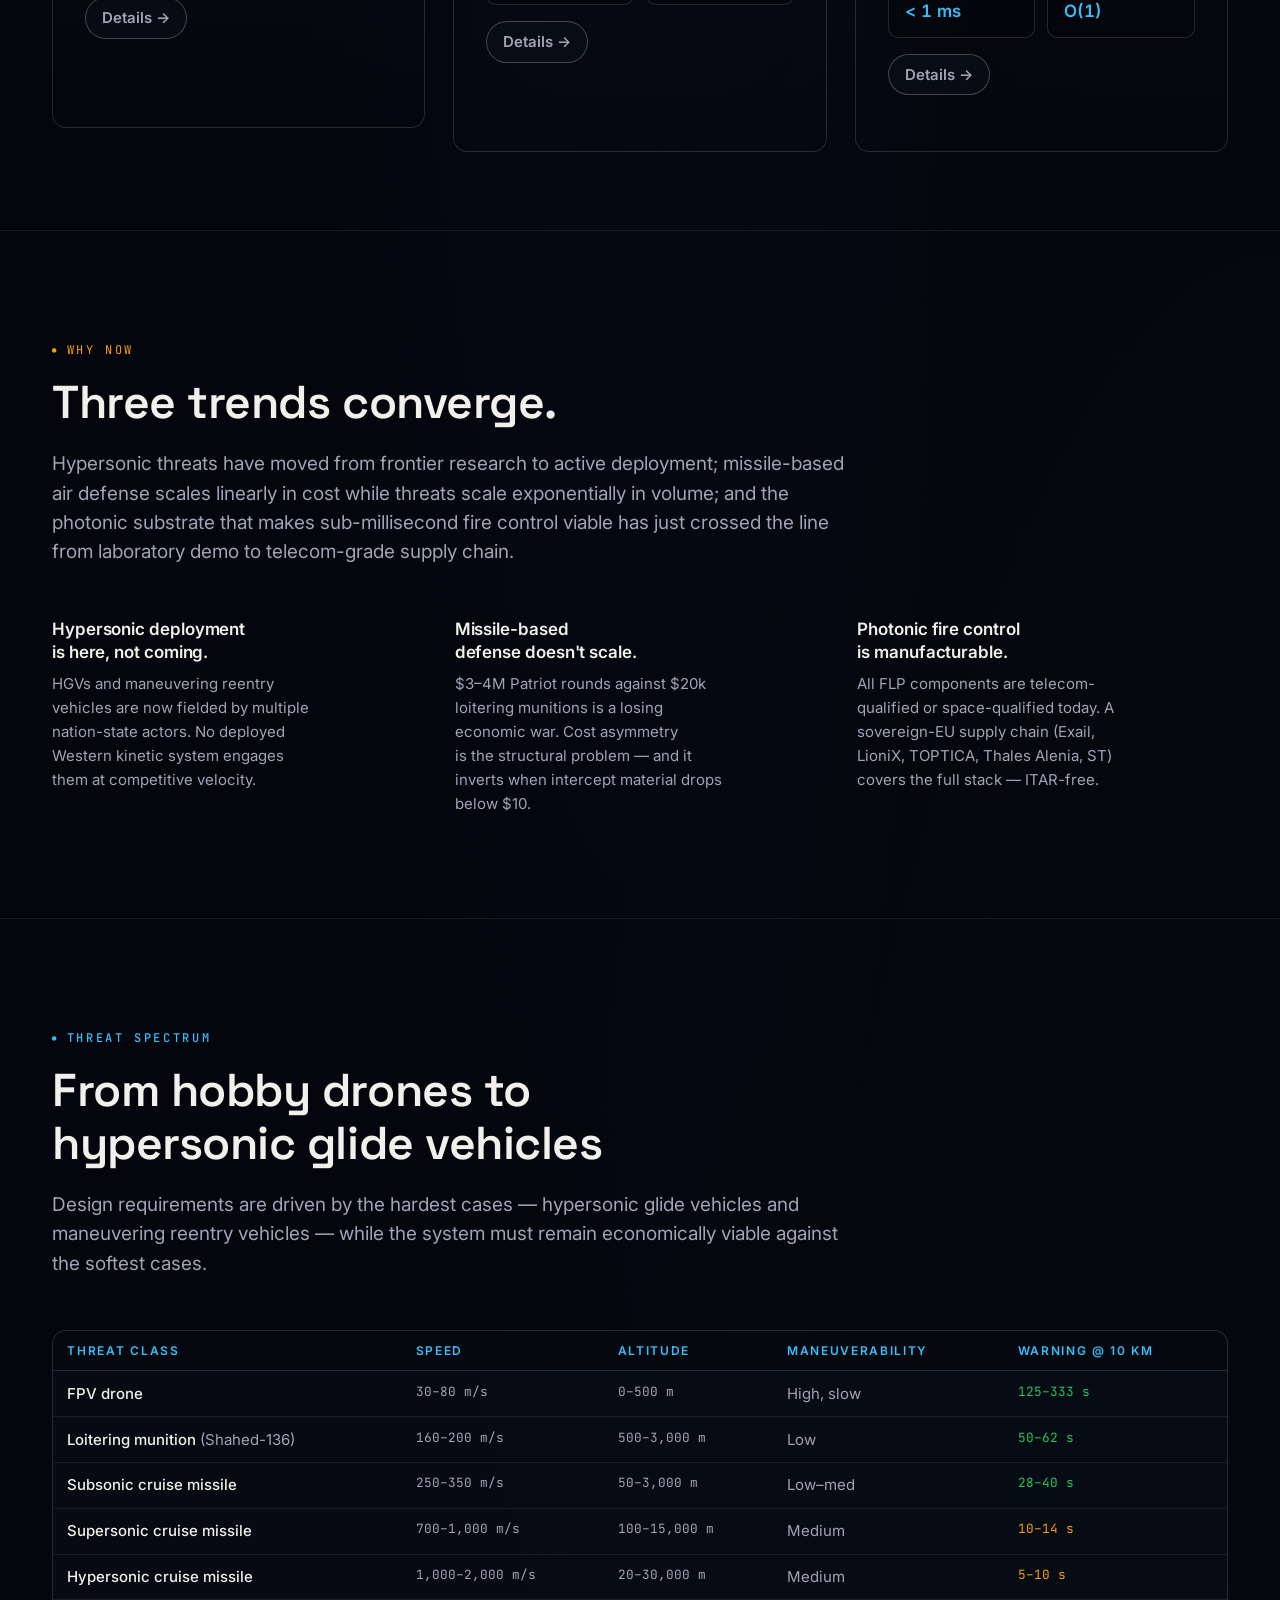
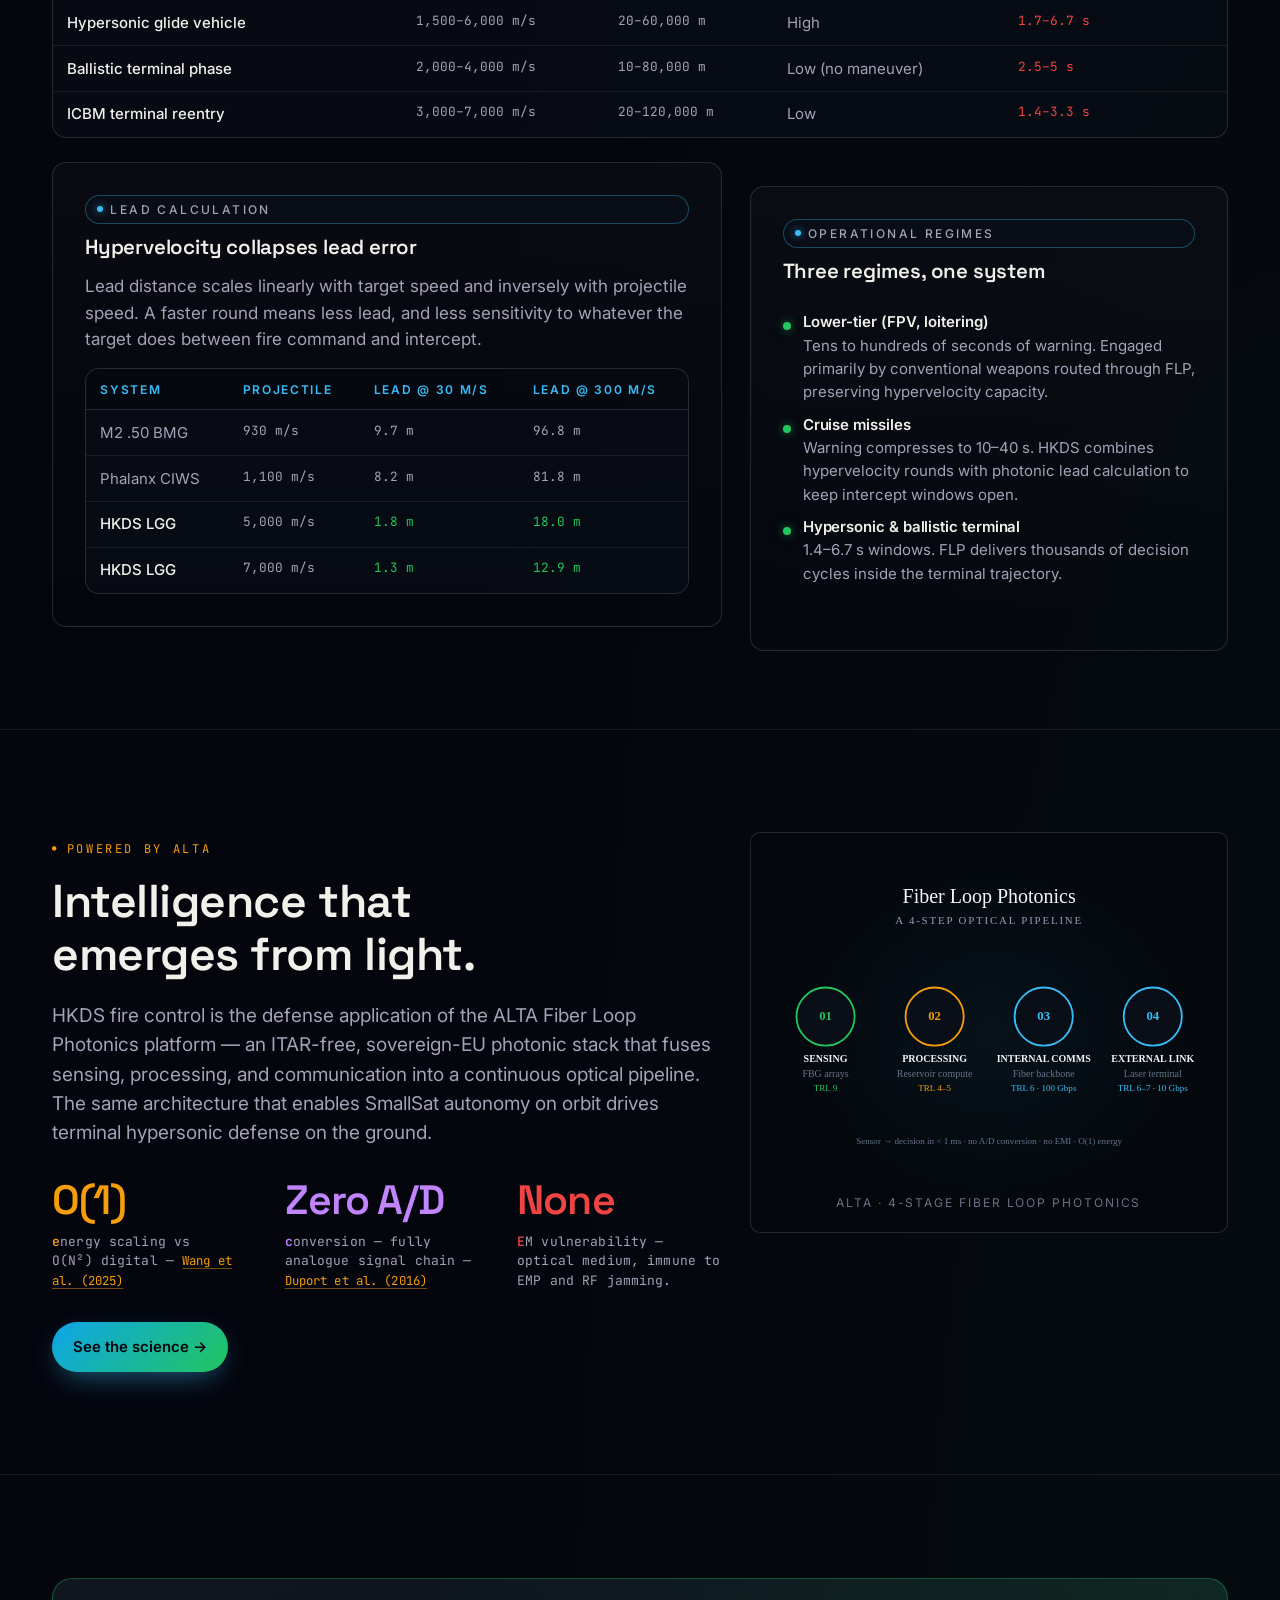
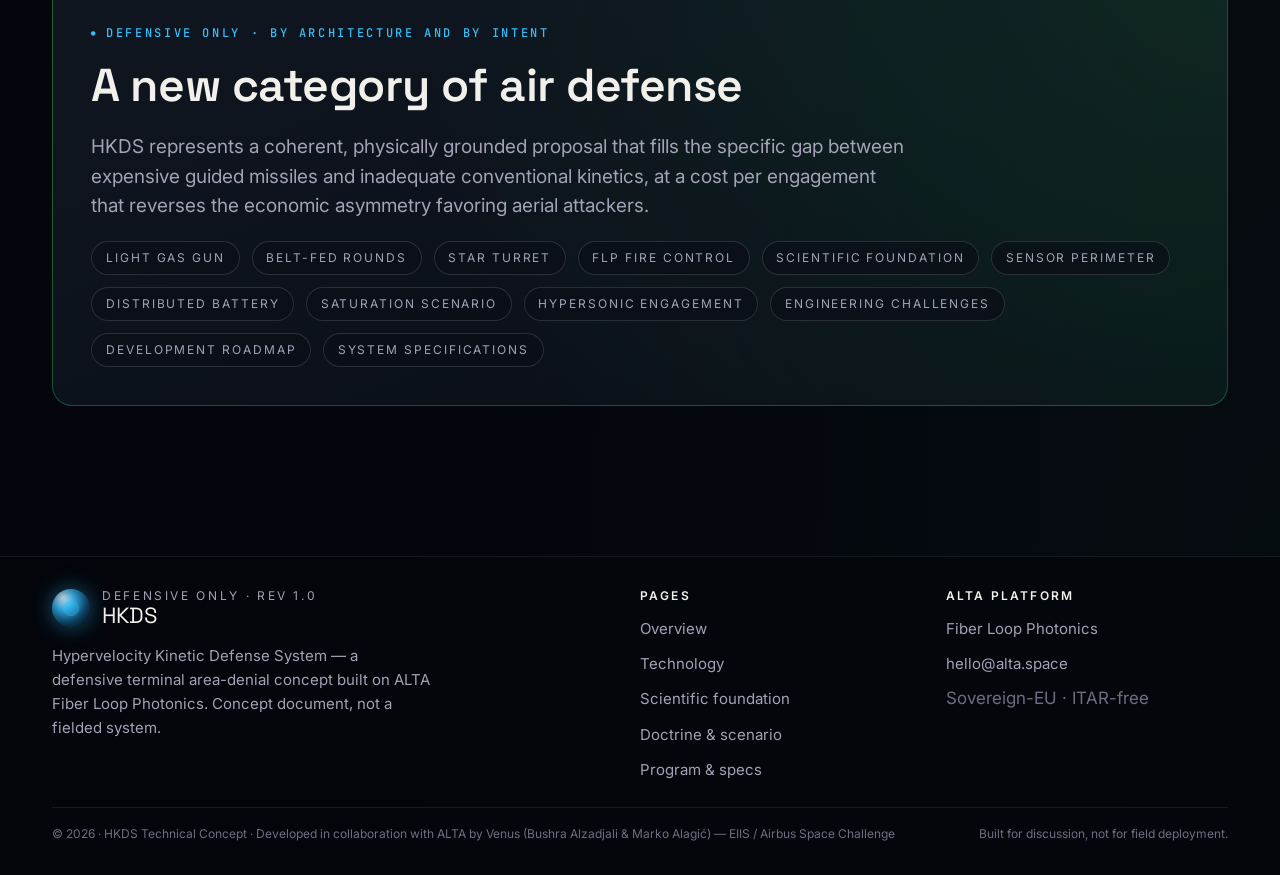
==== commit dac167a7: "Restore comfortable scale — keep ALTA formatting, drop the shrink The previous pass took the formatt" ====
--- a/index.html
+++ b/index.html
@@ -8,7 +8,7 @@
   <link rel="preconnect" href="https://fonts.googleapis.com">
   <link rel="preconnect" href="https://fonts.gstatic.com" crossorigin>
   <link href="https://fonts.googleapis.com/css2?family=Inter:wght@300;400;500;600;700&family=JetBrains+Mono:wght@400;500&family=Space+Grotesk:wght@400;500;600;700&display=swap" rel="stylesheet">
-  <link rel="stylesheet" href="assets/styles.css?v=4">
+  <link rel="stylesheet" href="assets/styles.css?v=6">
 </head>
 <body>
 <div class="page-shell">
--- a/assets/styles.css
+++ b/assets/styles.css
@@ -1,16 +1,16 @@
-/* HKDS — shared styles · type & spacing aligned with ALTA platform */
+/* HKDS — shared styles · ALTA formatting language at comfortable scale */
 
 :root {
-  /* Type scale — fixed sizes per ALTA, no aggressive clamp scaling */
-  --text-2xs:  11px;
-  --text-xs:   12px;
-  --text-sm:   14px;
-  --text-base: 16px;
-  --text-md:   18px;
-  --text-lg:   20px;
-  --text-xl:   26px;
-  --text-2xl:  clamp(28px, 3.6vw, 44px);
-  --text-3xl:  clamp(40px, 6vw, 72px);
+  /* Type scale — readable on wide screens without screaming */
+  --text-2xs:  12px;
+  --text-xs:   13px;
+  --text-sm:   15px;
+  --text-base: 17px;
+  --text-md:   19px;
+  --text-lg:   22px;
+  --text-xl:   clamp(28px, 2.4vw, 36px);
+  --text-2xl:  clamp(32px, 3.6vw, 48px);
+  --text-3xl:  clamp(44px, 5vw, 68px);
 
   --space-1:  4px;   --space-2: 8px;   --space-3: 12px;
   --space-4:  16px;  --space-5: 20px;  --space-6: 24px;
@@ -22,8 +22,8 @@
   --color-surface-2:      #0f1322;
   --color-surface-3:      #141a2b;
   --color-divider:        rgba(255, 255, 255, 0.08);
-  --color-border:         rgba(255, 255, 255, 0.12);
-  --color-border-strong:  rgba(255, 255, 255, 0.22);
+  --color-border:         rgba(255, 255, 255, 0.13);
+  --color-border-strong:  rgba(255, 255, 255, 0.24);
 
   --color-text:           #f2f0ea;
   --color-text-muted:     #a4a2b6;
@@ -49,9 +49,9 @@
   --shadow-md: 0 6px 22px -6px rgba(0,0,0,0.45);
   --shadow-lg: 0 18px 45px -6px rgba(0,0,0,0.55);
 
-  --content-default: 1180px;
-  --content-wide:    1180px;
-  --content-narrow:  720px;
+  --content-default: 1240px;
+  --content-wide:    1240px;
+  --content-narrow:  760px;
 
   --transition-interactive: 240ms cubic-bezier(0.16, 1, 0.3, 1);
 
@@ -282,21 +282,21 @@
 .hero > .container { position: relative; z-index: 1; }
 
 .hero-stack {
-  max-width: 640px;
-  margin-bottom: 48px;
+  max-width: 760px;
+  margin-bottom: clamp(56px, 7vw, 96px);
 }
 .hero-stats {
-  margin-top: 48px;
-  padding-top: 32px;
+  margin-top: clamp(56px, 7vw, 96px);
+  padding-top: clamp(32px, 4vw, 48px);
   border-top: 1px solid var(--color-divider);
 }
-.hero-kicker { margin-bottom: 20px; }
+.hero-kicker { margin-bottom: 24px; }
 .hero-title {
   font-size: var(--text-3xl);
-  margin-bottom: 22px;
-  letter-spacing: -0.015em;
-  line-height: 1.1;
-  max-width: 18ch;
+  margin-bottom: 28px;
+  letter-spacing: -0.02em;
+  line-height: 1.08;
+  max-width: 20ch;
 }
 .hero-title em {
   font-style: italic;
@@ -307,9 +307,9 @@
 }
 .hero-sub {
   color: var(--color-text-muted);
-  font-size: var(--text-md);
-  margin-bottom: 16px;
-  max-width: 56ch;
+  font-size: clamp(18px, 1.4vw, 22px);
+  margin-bottom: 20px;
+  max-width: 60ch;
   line-height: 1.55;
 }
 .hero-actions {
@@ -362,18 +362,18 @@
 main { flex: 1 0 auto; }
 
 section {
-  padding-block: clamp(48px, 6vw, 80px);
+  padding-block: clamp(64px, 8vw, 112px);
   border-top: 1px solid var(--color-divider);
   position: relative;
 }
 section:first-of-type { border-top: none; }
 
 .section-header {
-  margin-bottom: 48px;
-  max-width: 760px;
-}
-.section-title { font-size: var(--text-2xl); margin-bottom: 16px; }
-.section-lead  { font-size: var(--text-md); color: var(--color-text-muted); }
+  margin-bottom: clamp(36px, 4vw, 56px);
+  max-width: 820px;
+}
+.section-title { font-size: var(--text-2xl); margin-bottom: 20px; }
+.section-lead  { font-size: var(--text-md); color: var(--color-text-muted); line-height: 1.55; }
 .section-eyebrow {
   display: inline-flex; align-items: center; gap: 0.5rem;
   font-family: var(--font-mono);
@@ -389,9 +389,9 @@
 }
 /* legacy section-title/lead rules — overridden above */
 
-/* Cards — ALTA .step pattern */
+/* Cards — ALTA .step pattern, comfortably sized */
 .card {
-  padding: 28px;
+  padding: clamp(28px, 2.5vw, 36px);
   border-radius: var(--radius-lg);
   border: 1px solid var(--color-border);
   background: linear-gradient(180deg, rgba(255,255,255,.025), rgba(255,255,255,.005));
@@ -409,21 +409,22 @@
   border-color: var(--color-border-strong);
 }
 .card h3 {
-  font-size: var(--text-lg);
-  margin-bottom: 12px;
+  font-size: clamp(20px, 1.6vw, 24px);
+  margin-bottom: 14px;
+  letter-spacing: -0.01em;
 }
 .card h3.h-lg {
-  font-size: var(--text-xl);
-  margin-bottom: 14px;
+  font-size: clamp(26px, 2.2vw, 32px);
+  margin-bottom: 18px;
 }
 .card p {
   color: var(--color-text-muted);
-  font-size: var(--text-sm);
+  font-size: var(--text-base);
   line-height: 1.55;
   max-width: none;
 }
-.card p + p { margin-top: 12px; }
-.card + .card { margin-top: 20px; }
+.card p + p { margin-top: 14px; }
+.card + .card { margin-top: 24px; }
 
 /* Trailing CTA / callout / table-wrap pushes to the bottom so cards
    in the same grid row line up their footers. */
@@ -466,7 +467,7 @@
 /* Grid utilities — explicit breakpoints, never produce orphan rows */
 .grid-2, .grid-2-asym, .grid-2-asym.r, .grid-3, .grid-4 {
   display: grid;
-  gap: 20px;
+  gap: 28px;
   align-items: stretch;
   grid-template-columns: 1fr;
 }
@@ -587,6 +588,43 @@
 .diagram .em { color: var(--color-primary); }
 .diagram .ac { color: var(--color-accent); }
 .diagram .wn { color: var(--color-warn); }
+
+/* Star-configuration toggle (technology page) */
+.star-toggle {
+  display: flex;
+  flex-direction: column;
+  gap: 14px;
+}
+.star-toggle-buttons {
+  display: inline-flex;
+  align-self: flex-start;
+  border: 1px solid var(--color-border);
+  border-radius: var(--radius-full);
+  padding: 4px;
+  background: rgba(255, 255, 255, 0.02);
+  gap: 2px;
+  flex-wrap: wrap;
+}
+.star-toggle-btn {
+  background: none;
+  border: none;
+  padding: 8px 14px;
+  font-family: var(--font-mono);
+  font-size: 11px;
+  letter-spacing: 0.14em;
+  text-transform: uppercase;
+  color: var(--color-text-muted);
+  border-radius: var(--radius-full);
+  cursor: pointer;
+  transition: color var(--transition-interactive),
+              background var(--transition-interactive);
+}
+.star-toggle-btn:hover { color: var(--color-text); }
+.star-toggle-btn[aria-selected="true"] {
+  background: rgba(56, 189, 248, 0.14);
+  color: var(--color-primary);
+}
+.star-toggle-panel[hidden] { display: none; }
 
 /* SVG figure wrapper */
 figure.svg-fig {
@@ -956,12 +994,12 @@
   .alta-stats--3 { grid-template-columns: repeat(3, minmax(0, 1fr)); }
 }
 
-.alta-stat { display: flex; flex-direction: column; gap: 6px; }
+.alta-stat { display: flex; flex-direction: column; gap: 10px; }
 .alta-stat-value {
   font-family: var(--font-display);
-  font-size: var(--text-xl);
-  line-height: 1.05;
-  letter-spacing: -0.01em;
+  font-size: clamp(32px, 3.2vw, 48px);
+  line-height: 1.02;
+  letter-spacing: -0.02em;
   font-weight: 600;
   color: var(--color-text);
 }
@@ -973,11 +1011,11 @@
 .alta-stat-value.green   { color: var(--color-accent); }
 .alta-stat-label {
   font-family: var(--font-mono);
-  font-size: 12px;
-  color: var(--color-text-muted);
-  line-height: 1.4;
+  font-size: 13px;
+  color: var(--color-text-muted);
+  line-height: 1.5;
   letter-spacing: 0.01em;
-  max-width: 28ch;
+  max-width: 30ch;
 }
 /* ALTA-style colored leading letter — works whether or not .lead span is present */
 .alta-stat-label::first-letter,
@@ -1040,8 +1078,8 @@
 .phase-grid {
   display: grid;
   grid-template-columns: 1fr;
-  gap: 20px;
-  margin-top: 32px;
+  gap: 24px;
+  margin-top: 40px;
 }
 @media (min-width: 720px) {
   .phase-grid { grid-template-columns: repeat(2, minmax(0, 1fr)); }
@@ -1145,7 +1183,7 @@
 @media (min-width: 1100px) {
   .outcome-row { grid-template-columns: repeat(4, minmax(0, 1fr)); }
 }
-.outcome-item .alta-stat-value { font-size: var(--text-xl); }
+.outcome-item .alta-stat-value { font-size: clamp(32px, 3.2vw, 44px); }
 
 /* ============================================================
    Asymmetric grids — better behavior in narrow layouts
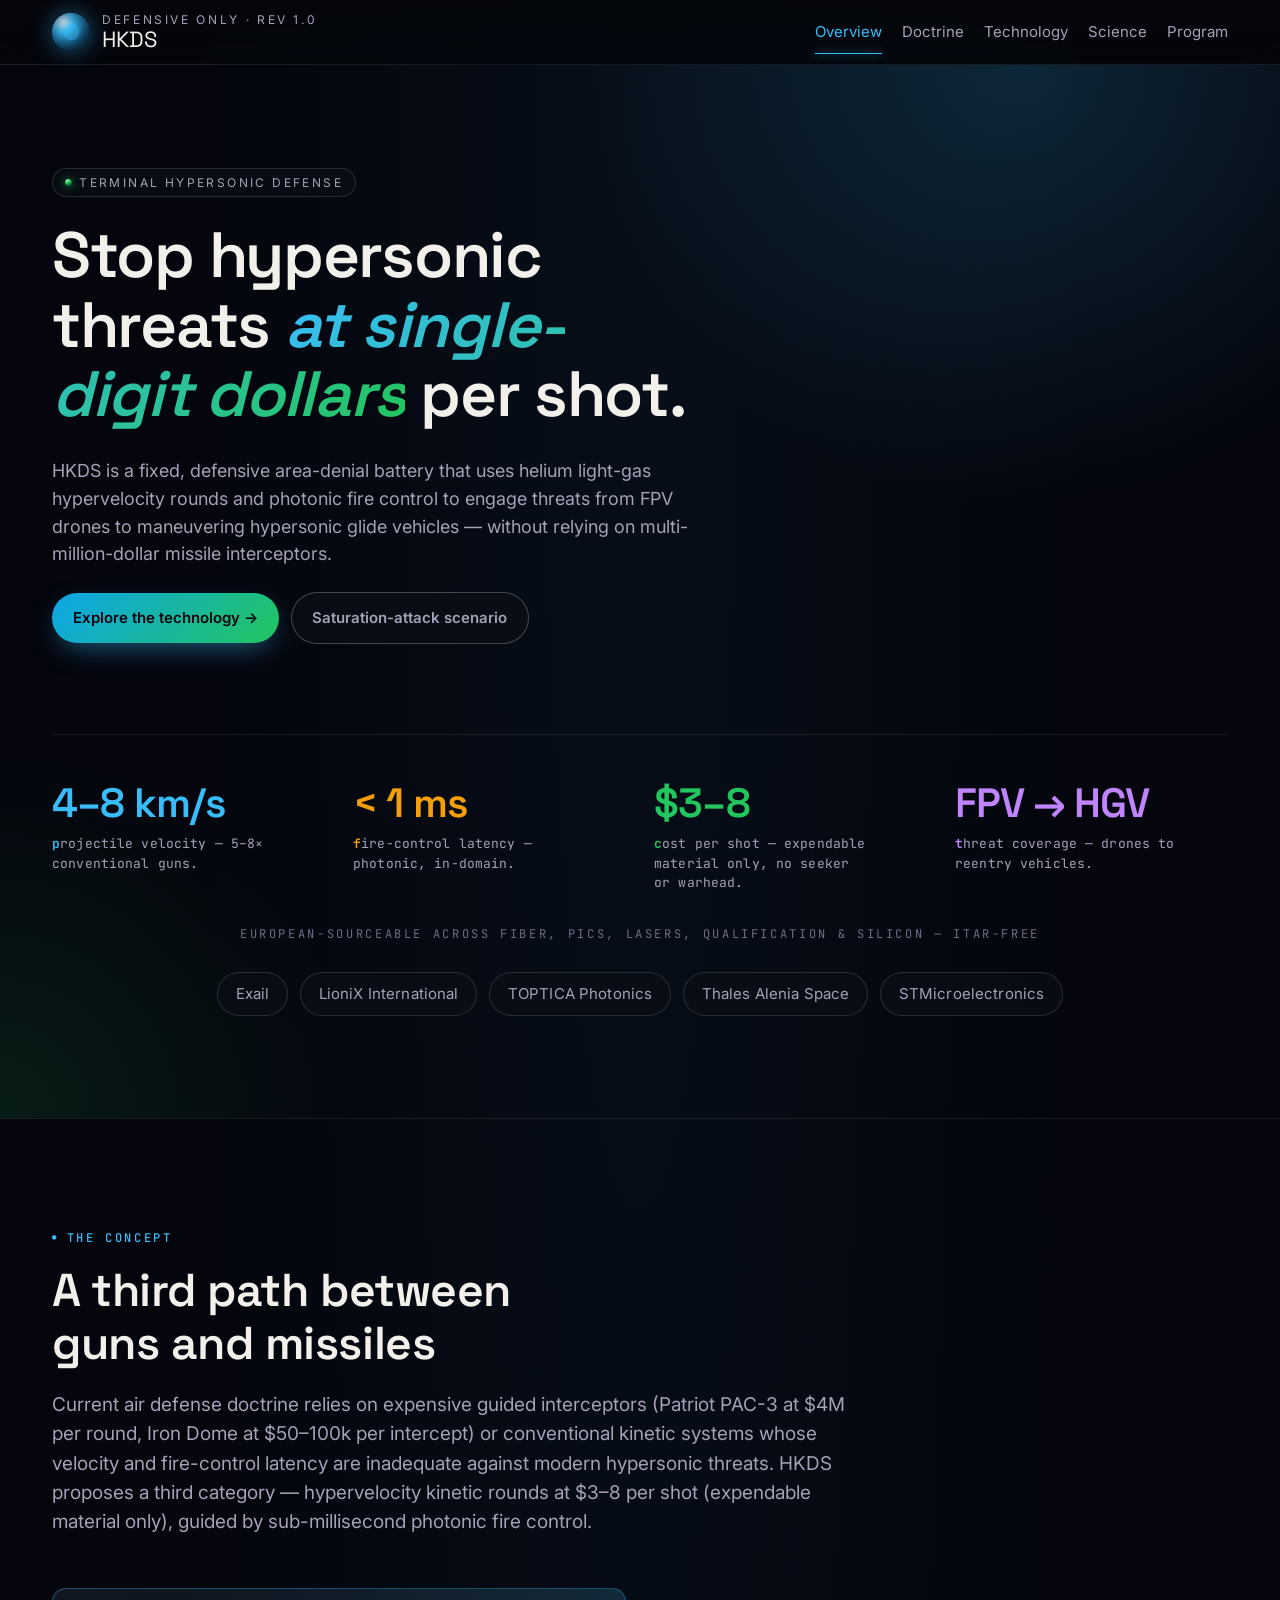
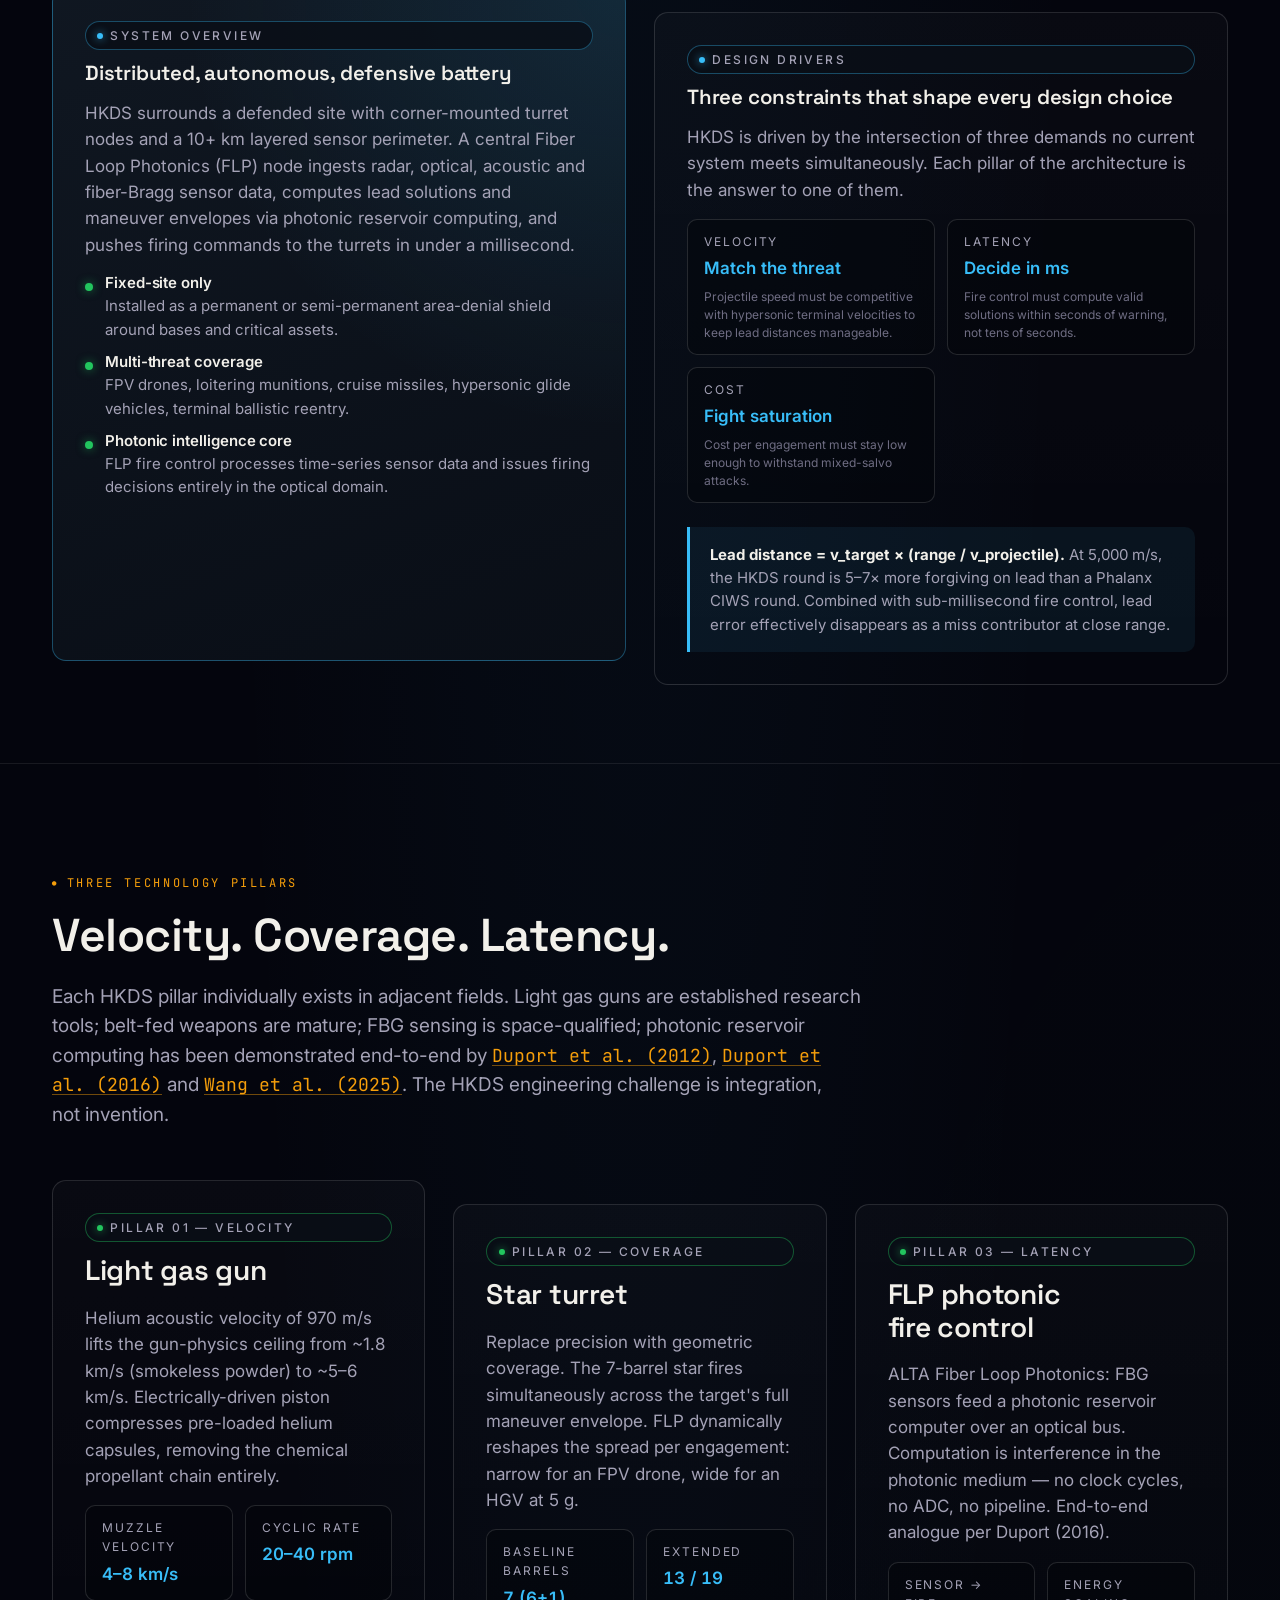
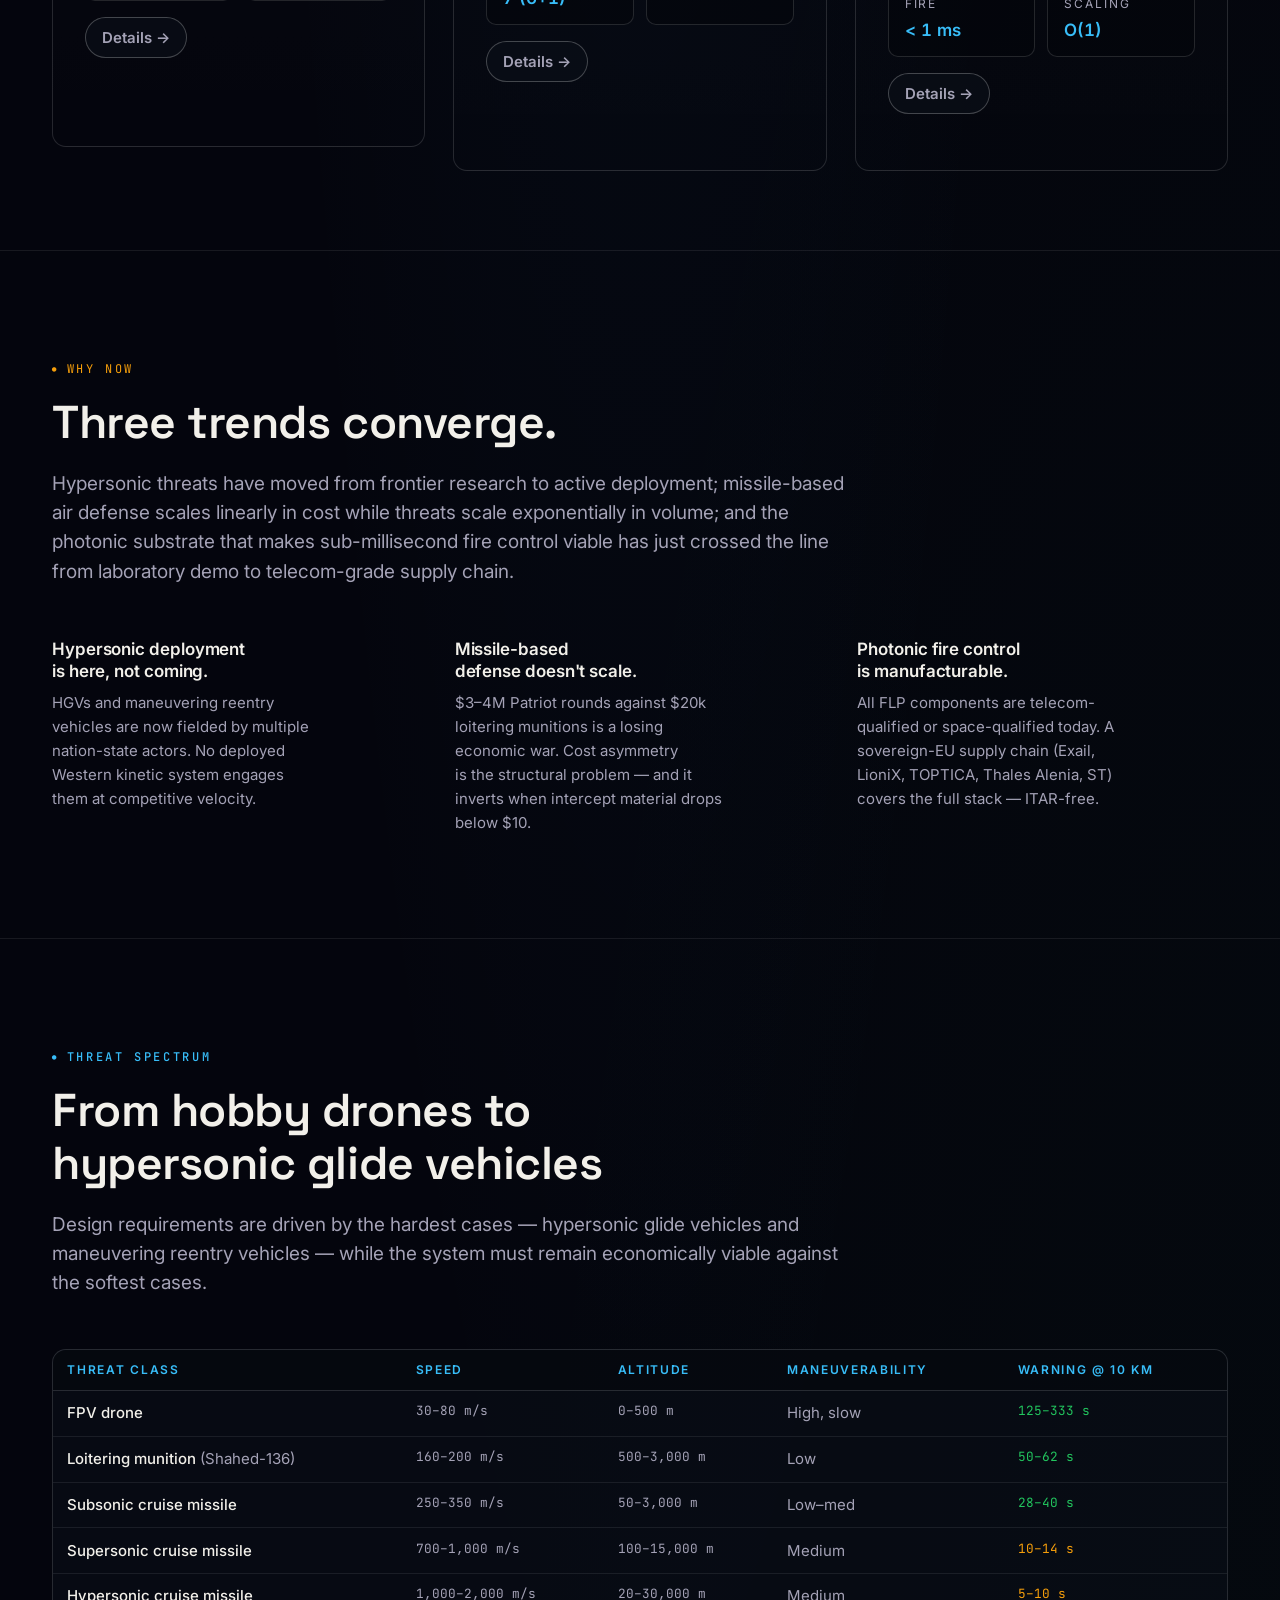
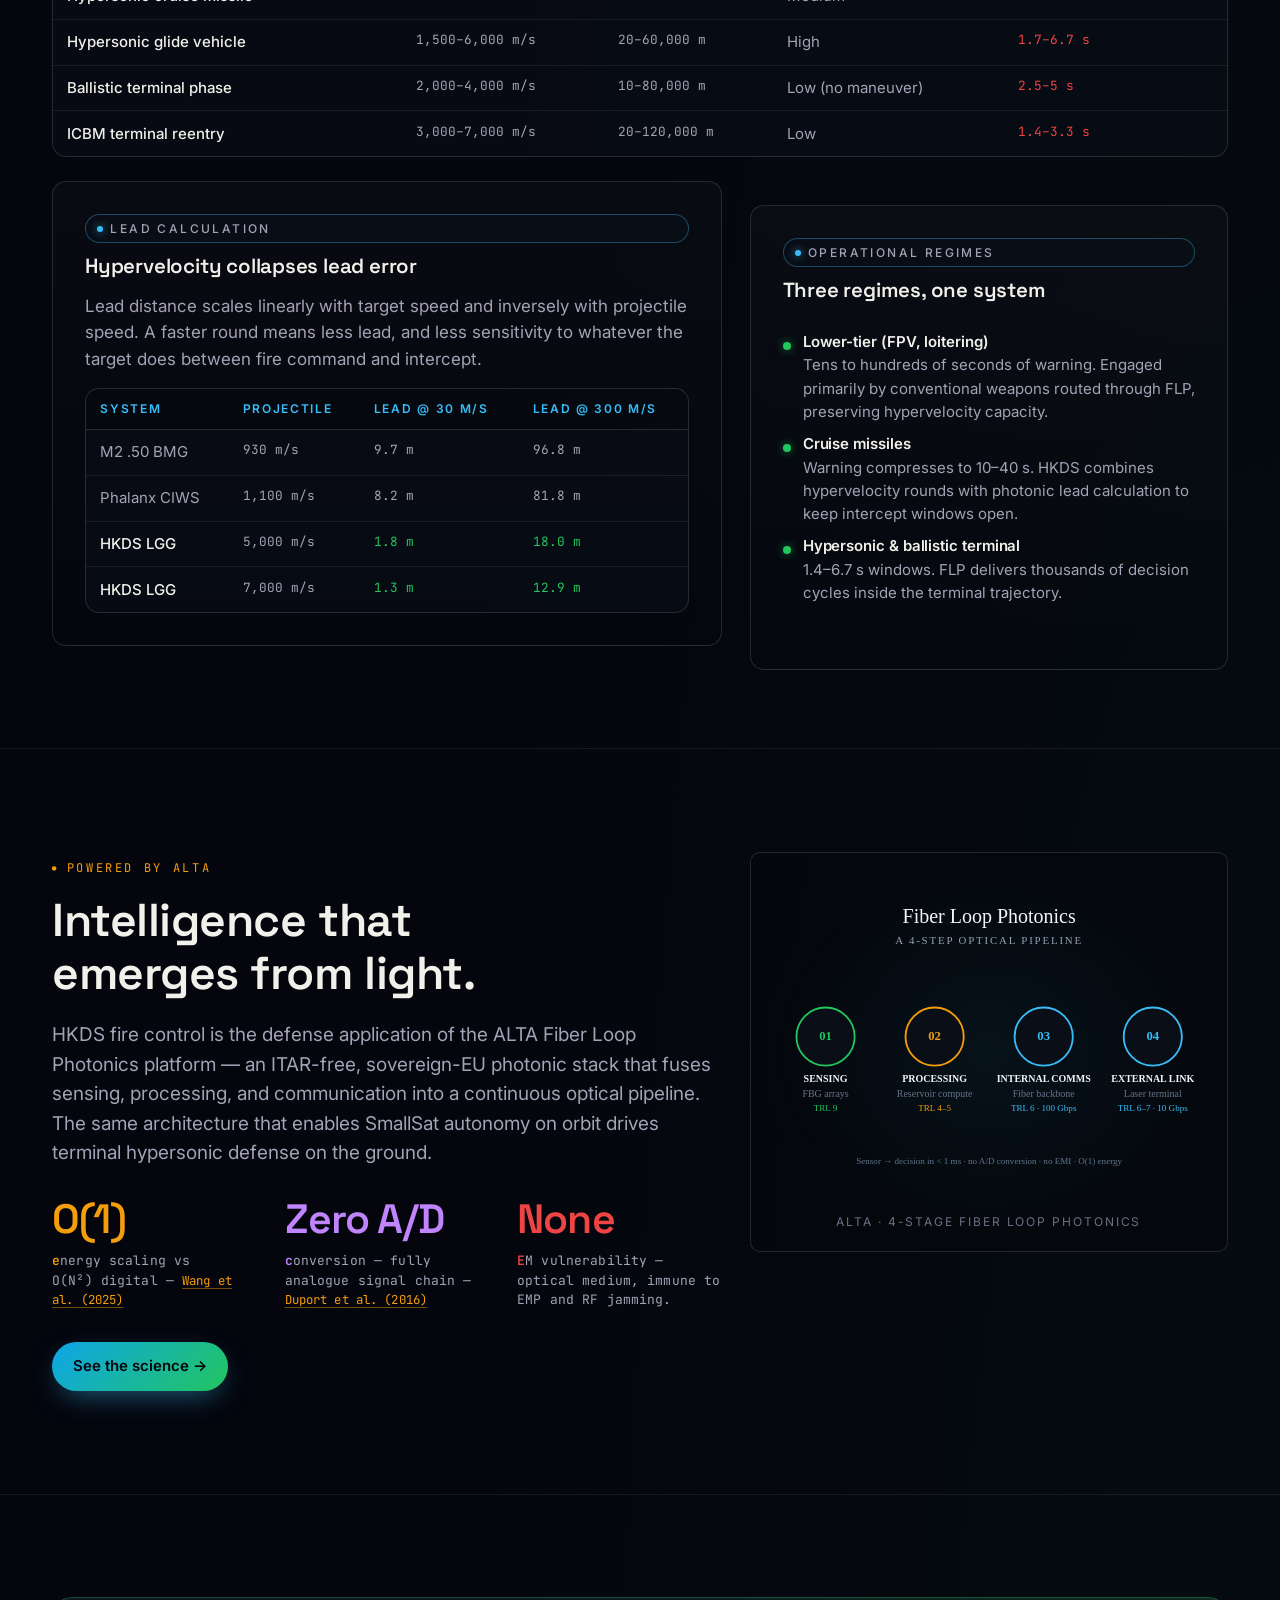
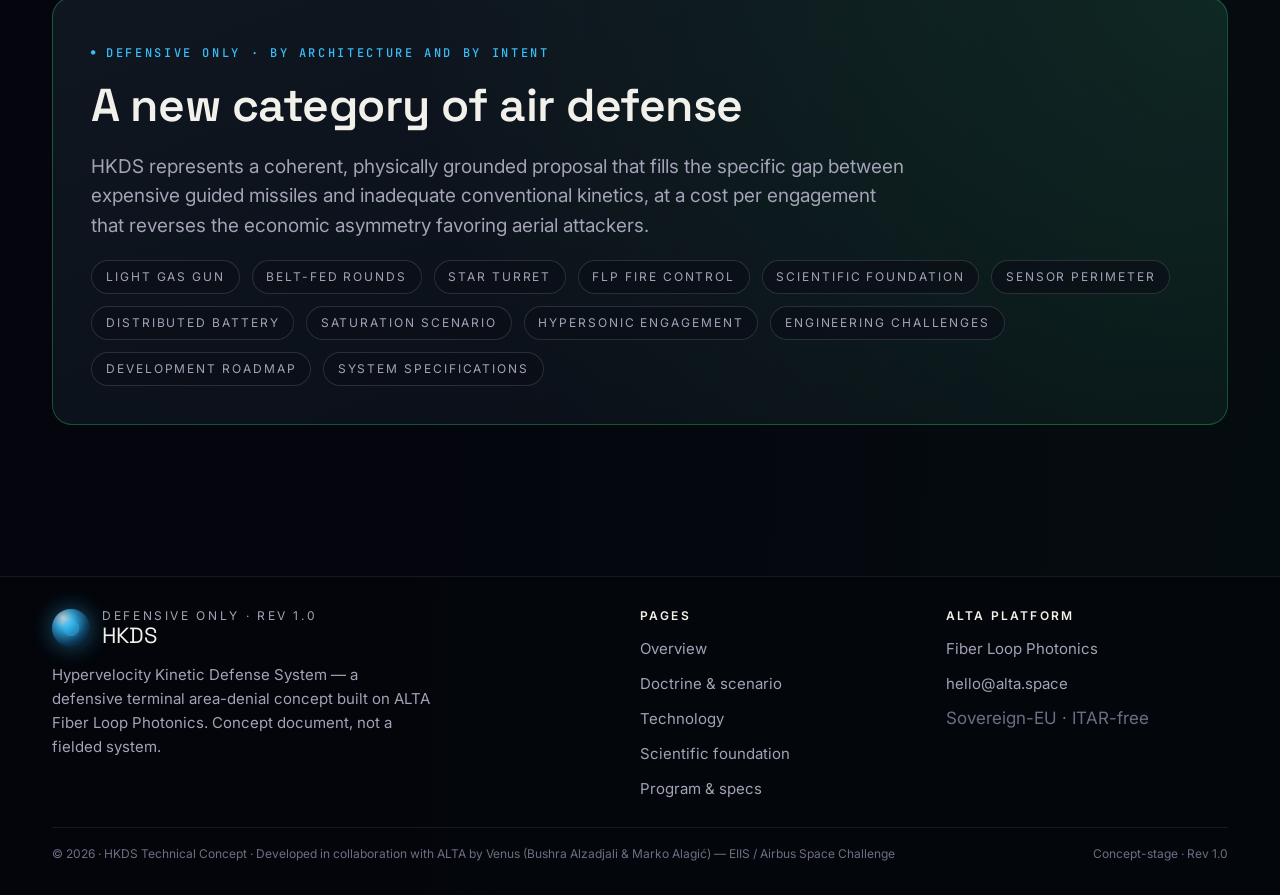
==== commit 3c2dbeab: "index.html: nav reorder + expendable-material qualifiers + footer strap - Nav order: Doctrine moves " ====
--- a/index.html
+++ b/index.html
@@ -8,7 +8,7 @@
   <link rel="preconnect" href="https://fonts.googleapis.com">
   <link rel="preconnect" href="https://fonts.gstatic.com" crossorigin>
   <link href="https://fonts.googleapis.com/css2?family=Inter:wght@300;400;500;600;700&family=JetBrains+Mono:wght@400;500&family=Space+Grotesk:wght@400;500;600;700&display=swap" rel="stylesheet">
-  <link rel="stylesheet" href="assets/styles.css?v=6">
+  <link rel="stylesheet" href="assets/styles.css?v=12">
 </head>
 <body>
 <div class="page-shell">
@@ -22,13 +22,23 @@
           <span class="brand">HKDS</span>
         </div>
       </a>
-      <nav class="nav-links" aria-label="Primary">
+      <nav class="nav-links" id="primary-nav" aria-label="Primary">
         <a href="index.html" aria-current="page">Overview</a>
+        <a href="doctrine.html">Doctrine</a>
         <a href="technology.html">Technology</a>
         <a href="science.html">Science</a>
-        <a href="doctrine.html">Doctrine</a>
         <a href="program.html">Program</a>
       </nav>
+      <button class="menu-toggle" type="button" aria-controls="primary-nav" aria-expanded="false" aria-label="Toggle menu">
+        <svg viewBox="0 0 24 24" aria-hidden="true" focusable="false">
+          <g stroke="currentColor" stroke-width="2" stroke-linecap="round">
+            <line class="bar bar-1" x1="4"  y1="7"  x2="20" y2="7"/>
+            <line class="bar bar-2" x1="4"  y1="12" x2="20" y2="12"/>
+            <line class="bar bar-3" x1="4"  y1="17" x2="20" y2="17"/>
+          </g>
+        </svg>
+      </button>
+
     </div>
   </header>
 
@@ -69,7 +79,7 @@
           </div>
           <div class="alta-stat green">
             <div class="alta-stat-value green">$3–8</div>
-            <p class="alta-stat-label"><span class="lead">c</span>ost per shot — no seeker, no warhead.</p>
+            <p class="alta-stat-label"><span class="lead">c</span>ost per shot — expendable material only, no seeker or warhead.</p>
           </div>
           <div class="alta-stat magenta">
             <div class="alta-stat-value magenta">FPV → HGV</div>
@@ -100,7 +110,7 @@
             Current air defense doctrine relies on expensive guided interceptors
             (Patriot PAC-3 at $4M per round, Iron Dome at $50–100k per intercept) or conventional kinetic
             systems whose velocity and fire-control latency are inadequate against modern hypersonic
-            threats. HKDS proposes a third category — hypervelocity kinetic rounds at $3–8 per shot,
+            threats. HKDS proposes a third category — hypervelocity kinetic rounds at $3–8 per shot (expendable material only),
             guided by sub-millisecond photonic fire control.
           </p>
         </div>
@@ -433,34 +443,28 @@
                 <filter id="glow"><feGaussianBlur stdDeviation="2.5"/></filter>
               </defs>
 
-              <!-- Connection line -->
               <line x1="60" y1="180" x2="420" y2="180" stroke="url(#gflp)" stroke-width="3" stroke-linecap="round"/>
               <line x1="60" y1="180" x2="420" y2="180" stroke="url(#gflp)" stroke-width="6" stroke-linecap="round" opacity="0.4" filter="url(#glow)"/>
 
-              <!-- Stage circles -->
               <g font-family="Work Sans" font-size="11" fill="#94a3b8" text-anchor="middle">
-                <!-- 1 -->
                 <circle cx="60" cy="180" r="32" fill="#0a0f17" stroke="#22c55e" stroke-width="2"/>
                 <text x="60" y="184" font-size="14" fill="#22c55e" font-weight="600">01</text>
                 <text x="60" y="230" fill="#f3f4f6" font-size="11" font-weight="600">SENSING</text>
                 <text x="60" y="246" fill="#64748b">FBG arrays</text>
                 <text x="60" y="262" fill="#22c55e" font-size="10">TRL 9</text>
 
-                <!-- 2 -->
                 <circle cx="180" cy="180" r="32" fill="#0a0f17" stroke="#f59e0b" stroke-width="2"/>
                 <text x="180" y="184" font-size="14" fill="#f59e0b" font-weight="600">02</text>
                 <text x="180" y="230" fill="#f3f4f6" font-size="11" font-weight="600">PROCESSING</text>
                 <text x="180" y="246" fill="#64748b">Reservoir compute</text>
                 <text x="180" y="262" fill="#f59e0b" font-size="10">TRL 4–5</text>
 
-                <!-- 3 -->
                 <circle cx="300" cy="180" r="32" fill="#0a0f17" stroke="#38bdf8" stroke-width="2"/>
                 <text x="300" y="184" font-size="14" fill="#38bdf8" font-weight="600">03</text>
                 <text x="300" y="230" fill="#f3f4f6" font-size="11" font-weight="600">INTERNAL COMMS</text>
                 <text x="300" y="246" fill="#64748b">Fiber backbone</text>
                 <text x="300" y="262" fill="#38bdf8" font-size="10">TRL 6 · 100 Gbps</text>
 
-                <!-- 4 -->
                 <circle cx="420" cy="180" r="32" fill="#0a0f17" stroke="#38bdf8" stroke-width="2"/>
                 <text x="420" y="184" font-size="14" fill="#38bdf8" font-weight="600">04</text>
                 <text x="420" y="230" fill="#f3f4f6" font-size="11" font-weight="600">EXTERNAL LINK</text>
@@ -468,13 +472,11 @@
                 <text x="420" y="262" fill="#38bdf8" font-size="10">TRL 6–7 · 10 Gbps</text>
               </g>
 
-              <!-- Header -->
               <g font-family="Instrument Serif" text-anchor="middle">
                 <text x="240" y="55" font-size="22" fill="#f3f4f6">Fiber Loop Photonics</text>
                 <text x="240" y="78" font-size="12" fill="#94a3b8" font-family="Work Sans" letter-spacing="2">A 4-STEP OPTICAL PIPELINE</text>
               </g>
 
-              <!-- Bottom note -->
               <text x="240" y="320" font-family="Work Sans" font-size="10" fill="#64748b" text-anchor="middle">
                 Sensor → decision in &lt; 1 ms · no A/D conversion · no EMI · O(1) energy
               </text>
@@ -536,9 +538,9 @@
         <h4>Pages</h4>
         <ul>
           <li><a href="index.html">Overview</a></li>
+          <li><a href="doctrine.html">Doctrine &amp; scenario</a></li>
           <li><a href="technology.html">Technology</a></li>
           <li><a href="science.html">Scientific foundation</a></li>
-          <li><a href="doctrine.html">Doctrine &amp; scenario</a></li>
           <li><a href="program.html">Program &amp; specs</a></li>
         </ul>
       </div>
@@ -554,7 +556,7 @@
     <div class="container">
       <div class="footer-bottom">
         <span>© 2026 · HKDS Technical Concept · Developed in collaboration with ALTA by Venus (Bushra Alzadjali &amp; Marko Alagić) — EIIS / Airbus Space Challenge</span>
-        <span>Built for discussion, not for field deployment.</span>
+        <span>Concept-stage · Rev 1.0</span>
       </div>
     </div>
   </footer>
@@ -562,10 +564,24 @@
 </div>
 
 <script>
-  // Mobile menu toggle (lightweight)
-  const t = document.querySelector('.menu-toggle');
-  const l = document.querySelector('.nav-links');
-  if (t && l) t.addEventListener('click', () => l.classList.toggle('is-open'));
+  (() => {
+    const btn  = document.querySelector('.menu-toggle');
+    const list = document.querySelector('.nav-links');
+    if (!btn || !list) return;
+    list.id = list.id || 'primary-nav';
+    btn.addEventListener('click', () => {
+      const open = list.classList.toggle('is-open');
+      btn.setAttribute('aria-expanded', open ? 'true' : 'false');
+      btn.classList.toggle('is-open', open);
+    });
+    list.addEventListener('click', e => {
+      if (e.target.closest('a')) {
+        list.classList.remove('is-open');
+        btn.classList.remove('is-open');
+        btn.setAttribute('aria-expanded', 'false');
+      }
+    });
+  })();
 </script>
 </body>
 </html>
--- a/assets/styles.css
+++ b/assets/styles.css
@@ -893,26 +893,88 @@
   .footer-grid { grid-template-columns: 1fr; }
 }
 
+@media (max-width: 760px) {
+  /* Hide the nav list by default; the burger reveals it as a drop-down panel */
+  .nav-links {
+    position: absolute;
+    top: 100%;
+    left: 0;
+    right: 0;
+    flex-direction: column;
+    align-items: stretch;
+    gap: 0;
+    padding: 14px 20px 18px;
+    background: rgba(4, 5, 13, 0.96);
+    backdrop-filter: saturate(150%) blur(14px);
+    border-bottom: 1px solid var(--color-divider);
+    box-shadow: 0 10px 30px -10px rgba(0,0,0,0.6);
+    transform: translateY(-8px);
+    opacity: 0;
+    pointer-events: none;
+    transition: transform var(--transition-interactive),
+                opacity var(--transition-interactive);
+  }
+  .nav-links.is-open {
+    transform: translateY(0);
+    opacity: 1;
+    pointer-events: auto;
+  }
+  .nav-links a {
+    padding: 14px 4px;
+    font-size: 17px;
+    border-bottom: 1px solid var(--color-divider);
+    color: var(--color-text);
+  }
+  .nav-links a:last-child { border-bottom: none; }
+  .nav-links a[aria-current="page"] {
+    color: var(--color-primary);
+  }
+  .nav-links a[aria-current="page"]::after { display: none; }
+
+  /* Header needs relative positioning so the dropdown anchors to it */
+  header.site-header { position: sticky; }
+  header.site-header .nav { position: relative; }
+}
+
 @media (max-width: 640px) {
-  .nav-links { display: none; }
-  .nav-links.is-open { display: flex; flex-basis: 100%; flex-direction: column; align-items: flex-start; gap: var(--space-2); padding-top: var(--space-3); }
   .hero-actions { flex-direction: column; align-items: stretch; }
   .hero-actions .btn { width: 100%; }
   .stat-grid { grid-template-columns: 1fr; }
   .timeline-item { padding: 18px; }
 }
 
-/* Mobile menu toggle */
+/* Mobile menu toggle (burger → X) */
 .menu-toggle {
   display: none; align-items: center; justify-content: center;
-  width: 38px; height: 38px;
+  width: 42px; height: 42px;
   background: transparent;
   border: 1px solid var(--color-border);
   border-radius: var(--radius-md);
   color: var(--color-text);
   cursor: pointer;
-}
-.menu-toggle svg { width: 18px; height: 18px; }
+  flex-shrink: 0;
+  transition: border-color var(--transition-interactive),
+              background var(--transition-interactive);
+  padding: 0;
+}
+.menu-toggle:hover { border-color: var(--color-border-strong); }
+.menu-toggle:focus-visible {
+  outline: 2px solid var(--color-primary);
+  outline-offset: 2px;
+}
+.menu-toggle svg { width: 22px; height: 22px; }
+.menu-toggle .bar {
+  transform-origin: 50% 50%;
+  transition: transform var(--transition-interactive),
+              opacity var(--transition-interactive);
+}
+.menu-toggle.is-open .bar-1 { transform: translateY(5px) rotate(45deg); }
+.menu-toggle.is-open .bar-2 { opacity: 0; }
+.menu-toggle.is-open .bar-3 { transform: translateY(-5px) rotate(-45deg); }
+
+@media (max-width: 760px) {
+  .menu-toggle { display: inline-flex; }
+}
 
 @media (max-width: 640px) {
   .menu-toggle { display: inline-flex; }
@@ -1141,14 +1203,43 @@
 .phase-events {
   list-style: none;
   display: grid;
-  gap: var(--space-4);
-  margin: 0; padding: 0;
+  gap: 18px;
+  margin: 0;
+  padding: 0 0 0 22px;
+  position: relative;
+}
+.phase-events::before {
+  content: "";
+  position: absolute;
+  left: 7px;
+  top: 8px;
+  bottom: 8px;
+  width: 1px;
+  background: rgba(255,255,255, 0.14);
 }
 .phase-event {
   display: grid;
   grid-template-columns: 4.5rem 1fr;
   gap: var(--space-3);
-}
+  position: relative;
+}
+.phase-event::before {
+  content: "";
+  position: absolute;
+  left: -22px;
+  top: 5px;
+  width: 9px;
+  height: 9px;
+  border-radius: 50%;
+  background: var(--color-primary);
+  border: 2px solid var(--color-surface);
+  box-shadow: 0 0 0 1px rgba(255,255,255,0.06);
+}
+.phase-card.cyan    .phase-event::before { background: var(--color-primary); }
+.phase-card.amber   .phase-event::before { background: var(--color-warn); }
+.phase-card.rust    .phase-event::before { background: var(--color-danger); }
+.phase-card.green   .phase-event::before { background: var(--color-accent); }
+.phase-card.magenta .phase-event::before { background: var(--color-magenta); }
 .phase-event-t {
   font-family: var(--font-mono);
   font-size: var(--text-xs);
